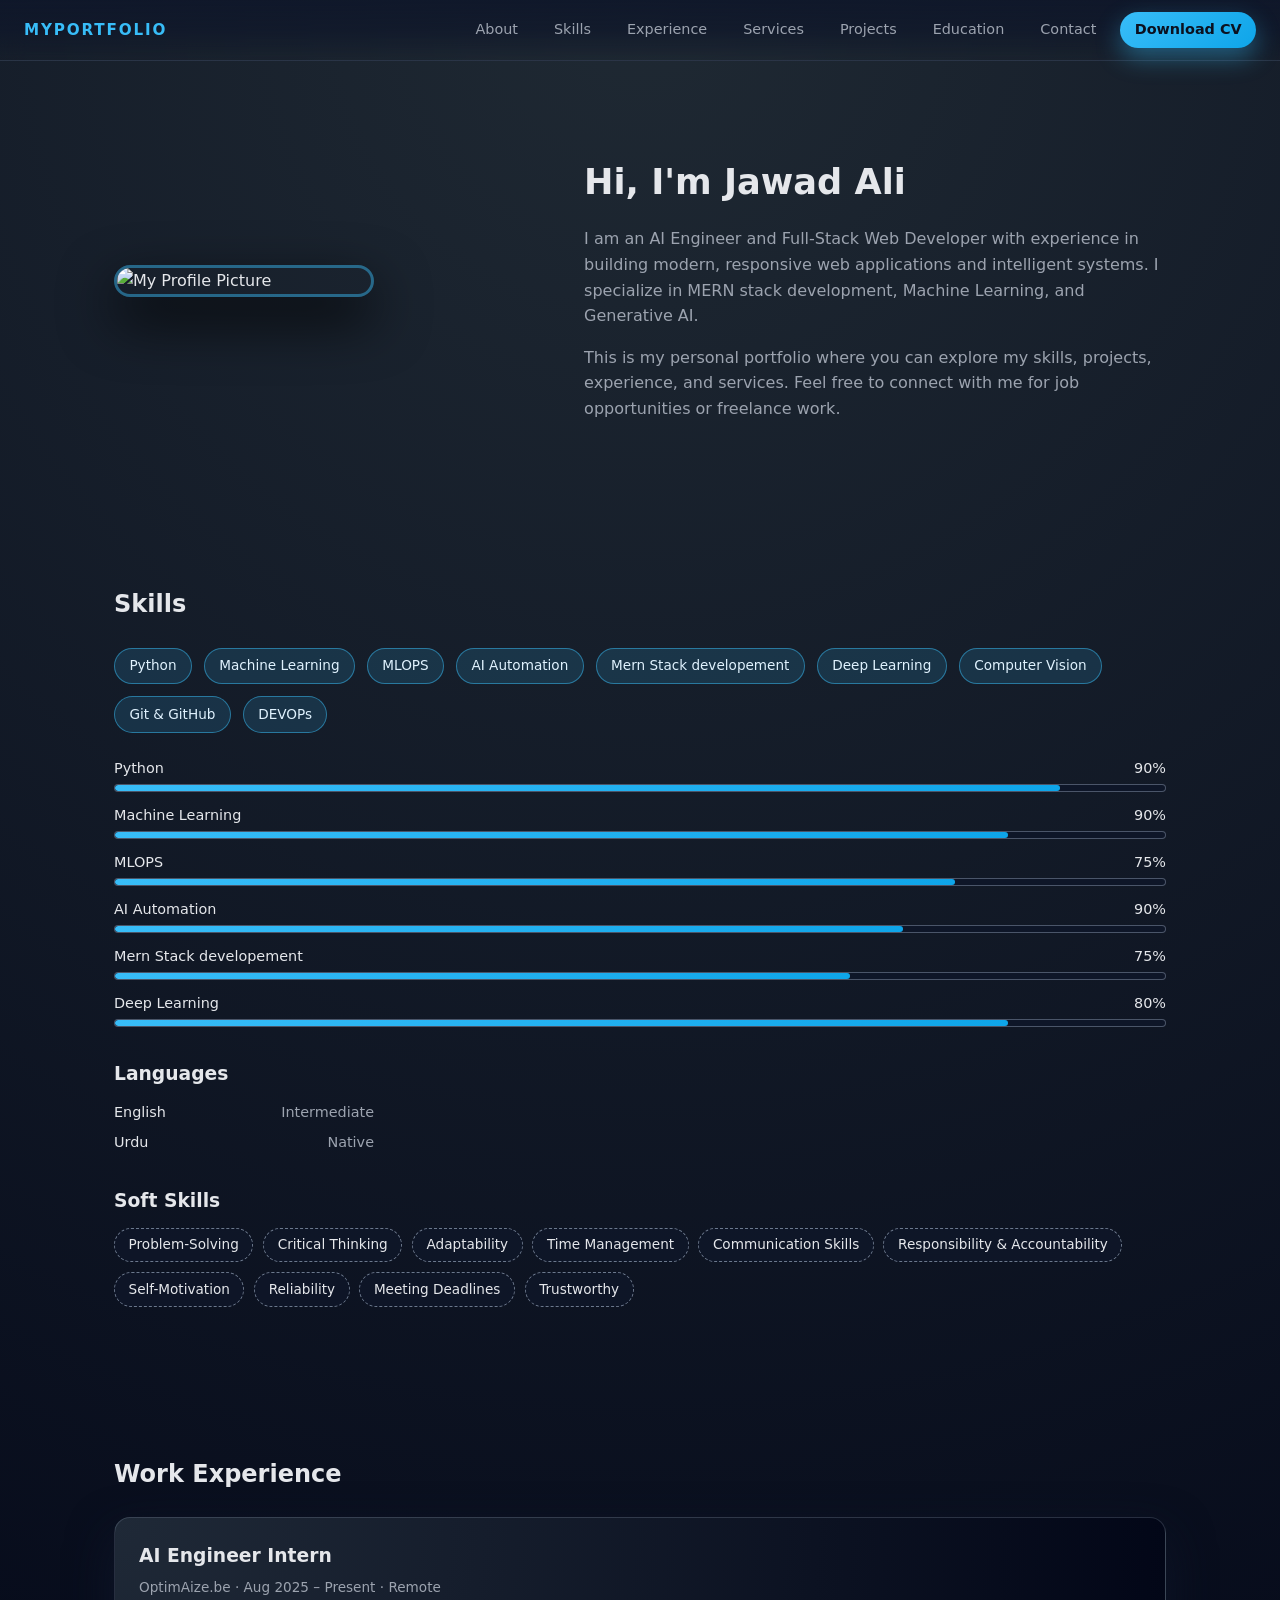
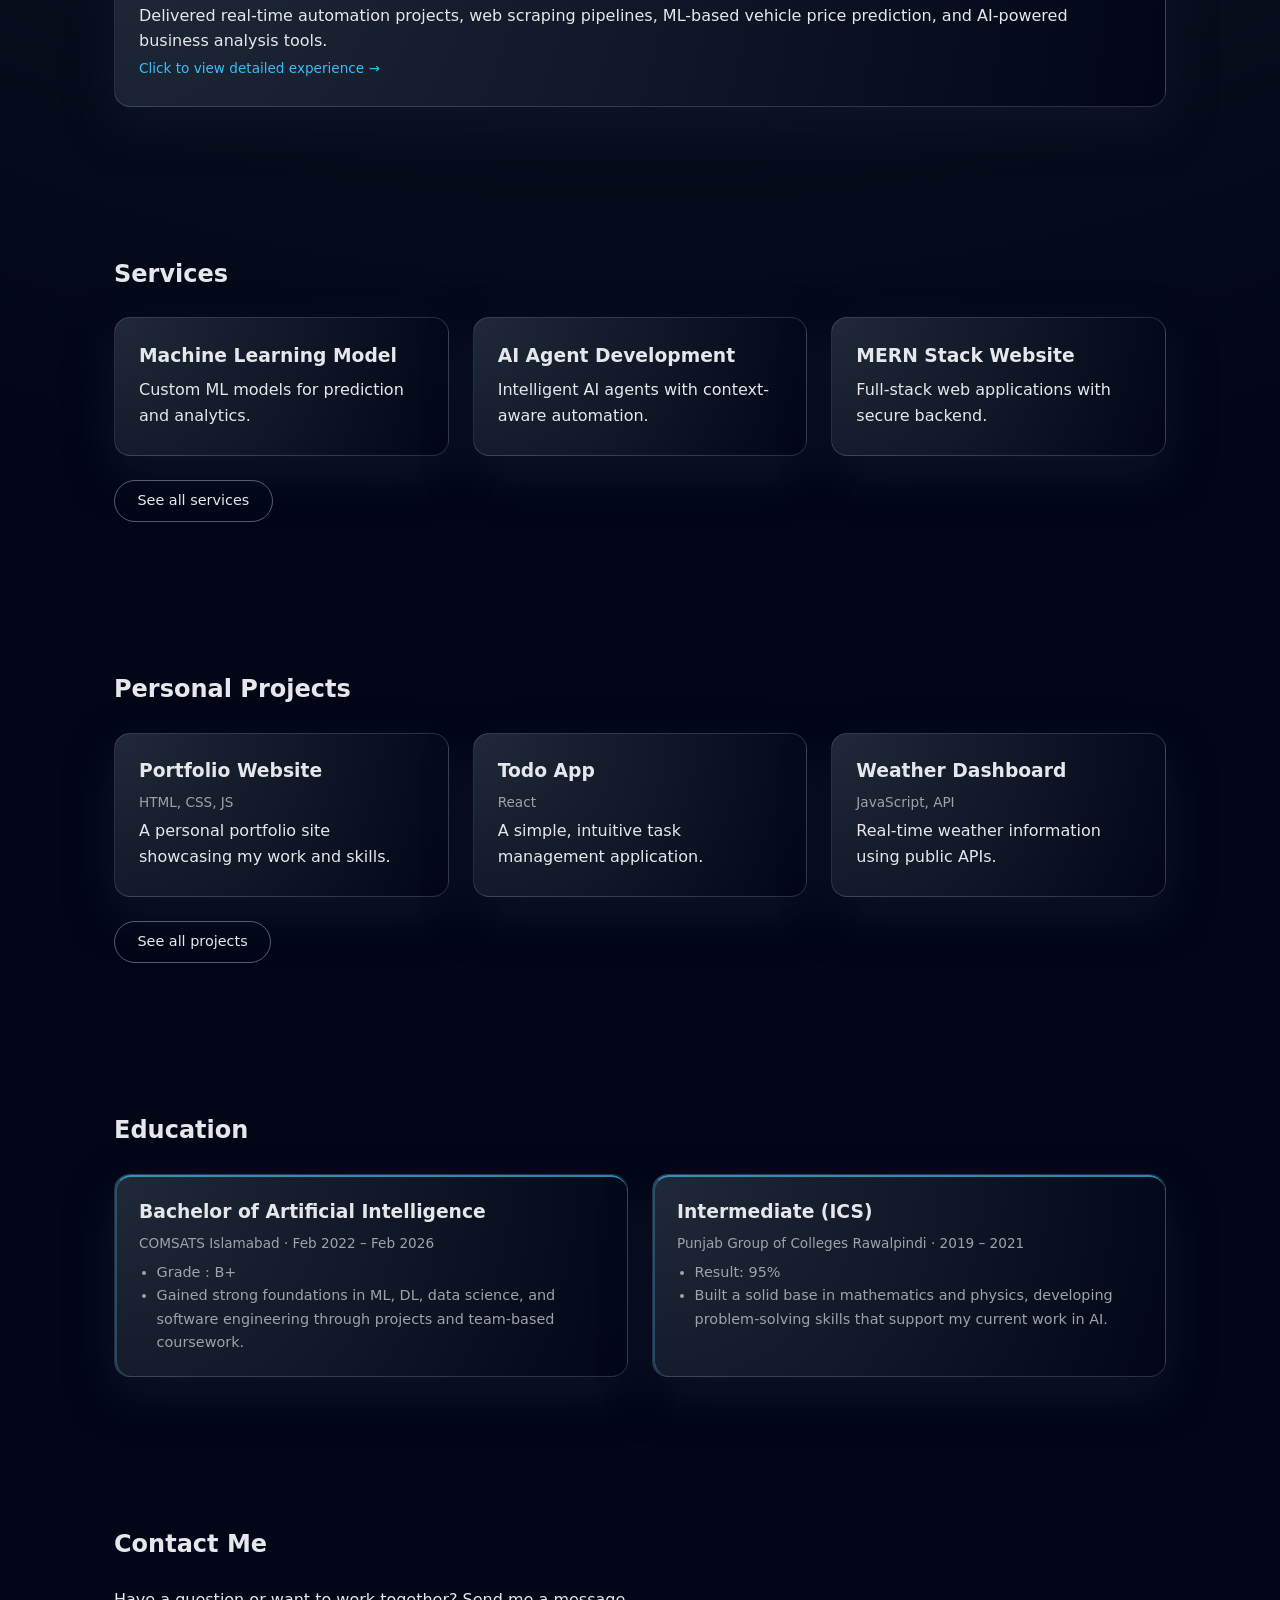
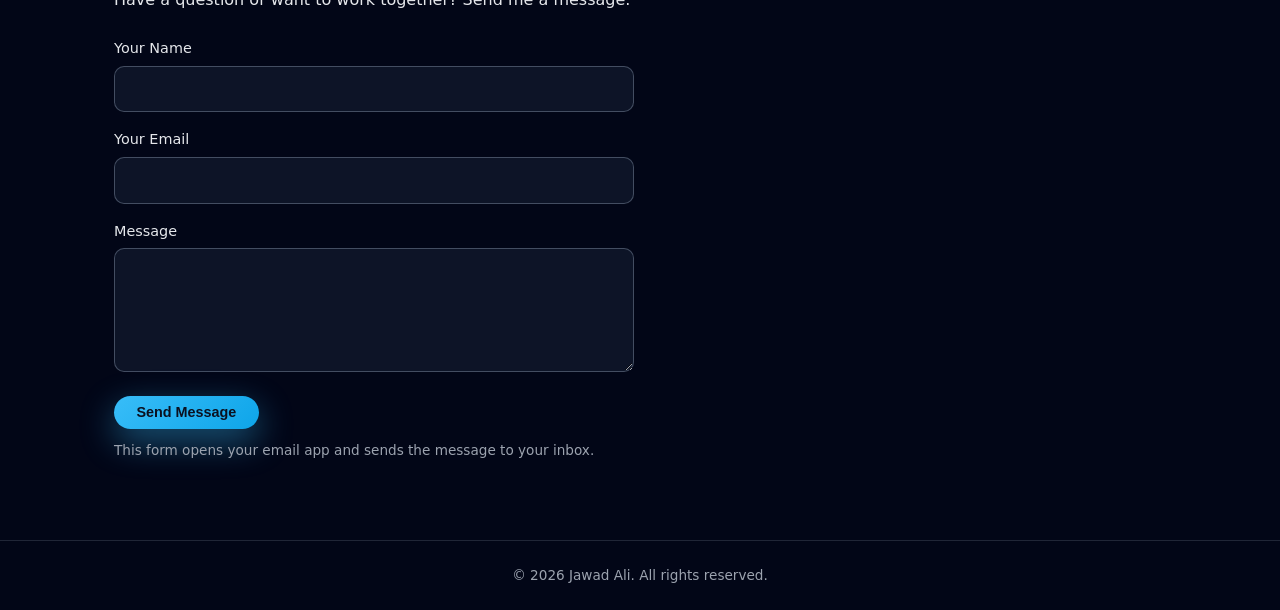
==== index.html @ 9a698a41 "My first git" ====
<!DOCTYPE html>
<html lang="en">
<head>
  <meta charset="UTF-8" />
  <title>My Portfolio</title>
  <meta name="viewport" content="width=device-width, initial-scale=1" />
  <link rel="stylesheet" href="style.css" />
</head>
<body>
  <header class="navbar">
    <div class="nav-container">
      <div class="logo">MyPortfolio</div>
      <nav>
        <a href="#about">About</a>
        <a href="#skills">Skills</a>
        <a href="#experience">Experience</a>
        <a href="#services">Services</a>
        <a href="#projects">Projects</a>
        <a href="#education">Education</a>
        <a href="#contact">Contact</a>
        <a href="assets/Latest_cv.pdf" download class="nav-cta">Download CV</a>
      </nav>
    </div>
  </header>

  <main>
    <!-- About -->
    <section id="about" class="section">
      <div class="container about-container">
        <div class="about-image">
          <!-- Replace src with your own image -->
          <img src="assets\profile.png" alt="My Profile Picture" />
        </div>
        <div class="about-content">
          <h1>Hi, I'm Jawad Ali</h1>
          <p>
            I am an AI Engineer and Full-Stack Web Developer with experience in building modern, responsive web applications and intelligent systems. I specialize in MERN stack development, Machine Learning, and Generative AI.
          </p>
          <p>
            This is my personal portfolio where you can explore my skills, projects, experience, and services. Feel free to connect with me for job opportunities or freelance work.
          </p>
        </div>
      </div>
    </section>

    <!-- Skills (before experience) -->
    <section id="skills" class="section">
      <div class="container">
        <h2>Skills</h2>
        <div class="skills-grid">
          <span class="skill-pill">Python</span>
          <span class="skill-pill">Machine Learning</span>
          <span class="skill-pill">MLOPS</span>
          <span class="skill-pill">AI Automation</span>
          <span class="skill-pill">Mern Stack developement</span>
          <span class="skill-pill">Deep Learning</span>
          <span class="skill-pill">Computer Vision</span>
          <span class="skill-pill">Git &amp; GitHub</span>
          <span class="skill-pill">DEVOPs</span>
        </div>
        <div class="skills-bars">
          <div class="skill-item">
            <div class="skill-label">
              <span>Python</span>
              <span>90%</span>
            </div>
            <div class="skill-level">
              <div class="skill-level-fill" style="width: 90%;"></div>
            </div>
          </div>
          <div class="skill-item">
            <div class="skill-label">
              <span>Machine Learning</span>
              <span>90%</span>
            </div>
            <div class="skill-level">
              <div class="skill-level-fill" style="width: 85%;"></div>
            </div>
          </div>
          <div class="skill-item">
            <div class="skill-label">
              <span>MLOPS</span>
              <span>75%</span>
            </div>
            <div class="skill-level">
              <div class="skill-level-fill" style="width: 80%;"></div>
            </div>
          </div>
          <div class="skill-item">
            <div class="skill-label">
              <span>AI Automation</span>
              <span>90%</span>
            </div>
            <div class="skill-level">
              <div class="skill-level-fill" style="width: 75%;"></div>
            </div>
          </div>
          <div class="skill-item">
            <div class="skill-label">
              <span>Mern Stack developement</span>
              <span>75%</span>
            </div>
            <div class="skill-level">
              <div class="skill-level-fill" style="width: 70%;"></div>
            </div>
          </div>
          <div class="skill-item">
            <div class="skill-label">
              <span>Deep Learning</span>
              <span>80%</span>
            </div>
            <div class="skill-level">
              <div class="skill-level-fill" style="width: 85%;"></div>
            </div>
          </div>
        </div>

        <div class="languages">
          <h3>Languages</h3>
          <ul class="languages-list">
            <li>
              <span class="language-name">English</span>
              <span class="language-level">Intermediate</span>
            </li>
            <li>
              <span class="language-name">Urdu</span>
              <span class="language-level">Native</span>
            </li>
          </ul>
        </div>

        <div class="soft-skills">
          <h3>Soft Skills</h3>
          <div class="soft-skills-grid">
            <span class="soft-skill-pill">Problem-Solving</span>
            <span class="soft-skill-pill">Critical Thinking</span>
            <span class="soft-skill-pill">Adaptability</span>
            <span class="soft-skill-pill">Time Management</span>
            <span class="soft-skill-pill">Communication Skills</span>
            <span class="soft-skill-pill">Responsibility &amp; Accountability</span>
            <span class="soft-skill-pill">Self-Motivation</span>
            <span class="soft-skill-pill">Reliability</span>
            <span class="soft-skill-pill">Meeting Deadlines</span>
            <span class="soft-skill-pill">Trustworthy</span>
          </div>
        </div>
      </div>
    </section>

    <!-- Work Experience -->
    <section id="experience" class="section">
      <div class="container">
        <h2>Work Experience</h2>
        <div class="cards-row experience-cards">
          <article class="card experience-card" id="experience-card" role="button" tabindex="0">
            <h3>AI Engineer Intern</h3>
            <p class="card-subtitle">OptimAize.be · Aug 2025 – Present · Remote</p>
            <p>
              Delivered real-time automation projects, web scraping pipelines, ML-based vehicle price prediction, and AI-powered business analysis tools.
            </p>
            <p class="card-cta">Click to view detailed experience →</p>
          </article>
        </div>
      </div>
    </section>

    <!-- Experience detail modal -->
    <div class="experience-modal-overlay" id="experience-modal-overlay" aria-hidden="true">
      <div class="experience-modal" id="experience-modal" role="dialog" aria-labelledby="experience-modal-title">
        <button type="button" class="experience-modal-close" id="experience-modal-close" aria-label="Close">×</button>
        <div class="experience-modal-inner">
          <h2 id="experience-modal-title">AI Engineer Intern – Detailed Experience</h2>
          <p class="experience-modal-meta">OptimAize.be · Aug 2025 – Present · Remote</p>

          <h3>Role & Impact</h3>
          <p>
            As an AI Engineer Intern at OptimAize.be I work on turning real business problems into production-ready AI solutions, from understanding requirements and exploring data to deploying reliable systems that support day‑to‑day decision‑making.
          </p>
          <h3>AI & Data Experience</h3>
          <p>
            My work spans real-time automation around Hezop workflows, where I integrate PID readings and structured study reporting to make process monitoring faster and more consistent, as well as large-scale web scraping pipelines that collect vehicle listings from sources like Autoscout.be. I clean, join, and enrich this data to build high‑quality datasets, then apply machine learning, data engineering, and data science techniques to train and evaluate vehicle price prediction models that are explainable and useful to stakeholders.
          </p>
          <h3>AI Agents & Collaboration</h3>
          <p>
            Alongside this, I contribute to an AI “business analyser” agent that uses Retrieval‑Augmented Generation and LangChain to surface insights from company knowledge, build a job‑posting website that highlights open roles, and create internal tools and dashboards with Streamlit. Through these projects I’ve deepened my skills in Python, ML/AI, and modern tooling, learned to collaborate effectively on GitHub with cross‑functional teams, and developed a strong sense of ownership, communication, and delivery under real deadlines.
          </p>

          <h3>Key Tools & Technologies</h3>
          <div class="experience-tools">
            <span class="tool-pill">Python</span>
            <span class="tool-pill">Data Science</span>
            <span class="tool-pill">Machine Learning</span>
            <span class="tool-pill">RAG</span>
            <span class="tool-pill">LangChain</span>
            <span class="tool-pill">AI Agents</span>
            <span class="tool-pill">Selenium</span>
            <span class="tool-pill">Beautiful Soup</span>
            <span class="tool-pill">Streamlit</span>
            <span class="tool-pill">React</span>
            <span class="tool-pill">Git &amp; GitHub</span>
          </div>
        </div>
      </div>
    </div>

    <!-- Services -->
    <section id="services" class="section">
      <div class="container">
        <h2>Services</h2>
<div class="cards-row">
  <article class="card">
    <h3>Machine Learning Model</h3>
    <p>
      Custom ML models for prediction and analytics.
    </p>
  </article>

  <article class="card">
    <h3>AI Agent Development</h3>
    <p>
      Intelligent AI agents with context-aware automation.
    </p>
  </article>

  <article class="card">
    <h3>MERN Stack Website</h3>
    <p>
      Full-stack web applications with secure backend.
    </p>
  </article>
</div>
        <div class="see-more-wrapper">
          <a class="btn-outline" href="services.html">See all services</a>
        </div>
      </div>
    </section>

    <!-- Projects -->
    <section id="projects" class="section">
      <div class="container">
        <h2>Personal Projects</h2>
        <div class="cards-row">
          <article class="card">
            <h3>Portfolio Website</h3>
            <p class="card-subtitle">HTML, CSS, JS</p>
            <p>
              A personal portfolio site showcasing my work and skills.
            </p>
          </article>

          <article class="card">
            <h3>Todo App</h3>
            <p class="card-subtitle">React</p>
            <p>
              A simple, intuitive task management application.
            </p>
          </article>

          <article class="card">
            <h3>Weather Dashboard</h3>
            <p class="card-subtitle">JavaScript, API</p>
            <p>
              Real-time weather information using public APIs.
            </p>
          </article>
        </div>
        <div class="see-more-wrapper">
          <a class="btn-outline" href="projects.html">See all projects</a>
        </div>
      </div>
    </section>

    <!-- Education -->
    <section id="education" class="section">
      <div class="container">
        <h2>Education</h2>
        <div class="cards-row">
          <!-- Only two cards -->
          <article class="card education-card">
            <h3>Bachelor of Artificial Intelligence</h3>
            <p class="card-subtitle">COMSATS Islamabad · Feb 2022 – Feb 2026</p>
            <ul class="card-list">
              <li>Grade : B+</li>
              <li>Gained strong foundations in ML, DL, data science, and software engineering through projects and team-based coursework.</li>
            </ul>
          </article>

          <article class="card education-card">
            <h3>Intermediate (ICS)</h3>
            <p class="card-subtitle">Punjab Group of Colleges Rawalpindi · 2019 – 2021</p>
            <ul class="card-list">
              <li>Result: 95% </li>
              <li>Built a solid base in mathematics and physics, developing problem‑solving skills that support my current work in AI.</li>
            </ul>
          </article>
        </div>
      </div>
    </section>

    <!-- Contact -->
    <section id="contact" class="section">
      <div class="container">
        <h2>Contact Me</h2>
        <p>
          Have a question or want to work together? Send me a message.
        </p>
        <form id="contact-form" class="contact-form">
          <div class="form-group">
            <label for="name">Your Name</label>
            <input id="name" name="name" type="text" required />
          </div>
          <div class="form-group">
            <label for="email">Your Email</label>
            <input id="email" name="email" type="email" required />
          </div>
          <div class="form-group">
            <label for="message">Message</label>
            <textarea id="message" name="message" rows="4" required></textarea>
          </div>
          <button type="submit" class="btn-primary">Send Message</button>
        </form>
        <p class="contact-note">
          This form opens your email app and sends the message to your inbox.
        </p>
      </div>
    </section>
  </main>

  <footer class="footer">
    <div class="container">
      &copy; <span id="year"></span> Jawad Ali. All rights reserved.
    </div>
  </footer>

  <script src="script.js"></script>
</body>
</html>
---- style.css ----
:root {
  --bg-color: #0f172a;
  --bg-elevated: #111827;
  --accent: #38bdf8;
  --accent-soft: rgba(56, 189, 248, 0.15);
  --text-main: #e5e7eb;
  --text-muted: #9ca3af;
  --border-subtle: #1f2937;
  --radius-lg: 16px;
  --shadow-soft: 0 18px 45px rgba(15, 23, 42, 0.8);
}

*,
*::before,
*::after {
  box-sizing: border-box;
}

body {
  margin: 0;
  font-family: system-ui, -apple-system, BlinkMacSystemFont, "Segoe UI",
    sans-serif;
  background: radial-gradient(circle at top, #1f2933, #020617 55%);
  color: var(--text-main);
  line-height: 1.6;
}

.container {
  max-width: 1100px;
  margin: 0 auto;
  padding: 0 1.5rem;
}

.section {
  padding: 4rem 0;
}

.section h2,
.section h1 {
  margin-bottom: 1.5rem;
}

.navbar {
  position: sticky;
  top: 0;
  z-index: 20;
  backdrop-filter: blur(12px);
  background: linear-gradient(
    to bottom,
    rgba(15, 23, 42, 0.92),
    rgba(15, 23, 42, 0.75),
    transparent
  );
  border-bottom: 1px solid rgba(148, 163, 184, 0.2);
}

.nav-container {
  display: flex;
  align-items: center;
  justify-content: space-between;
  padding: 0.75rem 1.5rem;
}

.logo {
  font-weight: 700;
  letter-spacing: 0.12em;
  font-size: 0.95rem;
  text-transform: uppercase;
  color: var(--accent);
}

.navbar nav {
  display: flex;
  flex-wrap: wrap;
  gap: 0.75rem;
}

.navbar a {
  text-decoration: none;
  color: var(--text-muted);
  font-size: 0.9rem;
  padding: 0.35rem 0.75rem;
  border-radius: 999px;
  transition: all 0.2s ease;
}

.navbar a:hover {
  color: #f9fafb;
  background-color: rgba(148, 163, 184, 0.18);
}

.navbar .nav-cta {
  font-weight: 600;
  color: #0b1120;
  background: linear-gradient(135deg, #38bdf8, #0ea5e9);
  padding: 0.4rem 0.9rem;
  box-shadow: 0 10px 25px rgba(56, 189, 248, 0.4);
}

.navbar .nav-cta:hover {
  background: linear-gradient(135deg, #0ea5e9, #22c55e);
  color: #0b1120;
}

.about-container {
  display: grid;
  grid-template-columns: minmax(0, 0.85fr) minmax(0, 1.15fr);
  gap: 2.5rem;
  align-items: center;
}

.about-image img {
  width: 100%;
  max-width: 260px;
  border-radius: 999px;
  border: 3px solid rgba(56, 189, 248, 0.45);
  box-shadow: 0 22px 55px rgba(0, 0, 0, 0.85);
  display: block;
}

.about-content h1 {
  font-size: 2.2rem;
  margin-bottom: 0.75rem;
}

.about-content p {
  color: var(--text-muted);
}

.skills-grid {
  display: flex;
  flex-wrap: wrap;
  gap: 0.75rem;
}

.skill-pill {
  padding: 0.4rem 0.9rem;
  border-radius: 999px;
  background-color: var(--accent-soft);
  color: #e0f2fe;
  font-size: 0.85rem;
  border: 1px solid rgba(56, 189, 248, 0.5);
}

.skills-bars {
  margin-top: 1.5rem;
  display: flex;
  flex-direction: column;
  gap: 0.75rem;
}

.skill-item {
  display: flex;
  flex-direction: column;
  gap: 0.25rem;
}

.skill-label {
  display: flex;
  justify-content: space-between;
  font-size: 0.9rem;
}

.skill-level {
  width: 100%;
  height: 8px;
  border-radius: 999px;
  background-color: rgba(15, 23, 42, 0.9);
  border: 1px solid rgba(148, 163, 184, 0.45);
  overflow: hidden;
}

.skill-level-fill {
  height: 100%;
  border-radius: 999px;
  background: linear-gradient(90deg, #38bdf8, #0ea5e9);
}

.languages {
  margin-top: 2rem;
}

.languages h3 {
  margin: 0 0 0.75rem;
}

.languages-list {
  list-style: none;
  padding: 0;
  margin: 0;
  display: flex;
  flex-direction: column;
  gap: 0.4rem;
  font-size: 0.9rem;
}

.languages-list li {
  display: flex;
  justify-content: space-between;
  max-width: 260px;
}

.language-name {
  color: var(--text-main);
}

.language-level {
  color: var(--text-muted);
}

.soft-skills {
  margin-top: 2rem;
}

.soft-skills h3 {
  margin: 0 0 0.75rem;
}

.soft-skills-grid {
  display: flex;
  flex-wrap: wrap;
  gap: 0.6rem;
}

.soft-skill-pill {
  padding: 0.35rem 0.85rem;
  border-radius: 999px;
  font-size: 0.85rem;
  border: 1px dashed rgba(148, 163, 184, 0.7);
  color: var(--text-main);
  background-color: rgba(15, 23, 42, 0.8);
}

.cards-row {
  display: flex;
  flex-wrap: wrap;
  gap: 1.5rem;
  margin-top: 1.5rem;
}

.card {
  flex: 1 1 260px;
  border-radius: var(--radius-lg);
  background: radial-gradient(circle at top left, #1f2937, #020617);
  padding: 1.4rem 1.5rem;
  border: 1px solid rgba(148, 163, 184, 0.25);
  box-shadow: var(--shadow-soft);
}

.education-card {
  position: relative;
  overflow: hidden;
}
.education-card::before {
  content: "";
  position: absolute;
  inset: 0;
  border-radius: inherit;
  border-top: 2px solid rgba(56, 189, 248, 0.7);
  border-left: 2px solid rgba(56, 189, 248, 0.3);
  pointer-events: none;
}

.card h3,
.card h2 {
  margin: 0 0 0.4rem;
}

.card-subtitle {
  margin: 0 0 0.75rem;
  font-size: 0.85rem;
  color: var(--text-muted);
}

.card p {
  margin: 0 0 0.25rem;
}

.card-list {
  margin: 0.4rem 0 0;
  padding-left: 1.1rem;
  color: var(--text-muted);
  font-size: 0.9rem;
}

.card-link {
  display: inline-block;
  margin-top: 0.4rem;
  font-size: 0.9rem;
  color: var(--accent);
  text-decoration: none;
}

.card-link:hover {
  text-decoration: underline;
}

.vertical-list {
  display: flex;
  flex-direction: column;
  gap: 1.5rem;
  margin-top: 1.5rem;
}

.services-hero {
  max-width: 640px;
  margin: 0 auto 2.5rem;
  text-align: center;
}
.services-hero h1 {
  margin-bottom: 0.5rem;
}
.services-hero p {
  margin: 0;
  color: var(--text-muted);
}

.services-list {
  margin-top: 2rem;
}

.service-card {
  position: relative;
  overflow: hidden;
  border-color: rgba(56, 189, 248, 0.25);
}

.service-title {
  display: flex;
  align-items: center;
  justify-content: space-between;
  gap: 0.75rem;
  margin-bottom: 0.5rem;
}

.service-icon {
  width: 32px;
  height: 32px;
  object-fit: contain;
  flex-shrink: 0;
  filter: drop-shadow(0 4px 10px rgba(15, 23, 42, 0.9));
}

.service-card::before {
  content: "";
  position: absolute;
  inset: 0;
  border-radius: inherit;
  background: radial-gradient(circle at top left, rgba(56, 189, 248, 0.15), transparent);
  opacity: 0;
  transition: opacity 0.2s ease;
  pointer-events: none;
}
.service-card:hover::before {
  opacity: 1;
}
.service-card h2 {
  font-size: 1.1rem;
}

@media (min-width: 900px) {
  .services-list {
    display: grid;
    grid-template-columns: repeat(2, minmax(0, 1fr));
    gap: 1.75rem;
  }

  .services-list .service-card {
    flex: initial;
  }
}

.btn-outline,
.btn-primary {
  display: inline-flex;
  align-items: center;
  justify-content: center;
  padding: 0.55rem 1.4rem;
  border-radius: 999px;
  font-size: 0.9rem;
  cursor: pointer;
  text-decoration: none;
  transition: all 0.2s ease;
}

.btn-outline {
  border: 1px solid rgba(148, 163, 184, 0.55);
  background: transparent;
  color: var(--text-main);
}

.btn-outline:hover {
  background-color: rgba(148, 163, 184, 0.18);
}

.btn-primary {
  border: none;
  background: linear-gradient(135deg, #38bdf8, #0ea5e9);
  color: #0b1120;
  font-weight: 600;
  box-shadow: 0 12px 35px rgba(56, 189, 248, 0.45);
}

.btn-primary:hover {
  transform: translateY(-1px);
  box-shadow: 0 18px 45px rgba(56, 189, 248, 0.6);
}

.see-more-wrapper {
  margin-top: 1.5rem;
}

.contact-form {
  margin-top: 1.5rem;
  max-width: 520px;
}

.form-group {
  margin-bottom: 1rem;
}

label {
  display: block;
  margin-bottom: 0.35rem;
  font-size: 0.9rem;
}

input,
textarea {
  width: 100%;
  padding: 0.6rem 0.75rem;
  border-radius: 10px;
  border: 1px solid rgba(148, 163, 184, 0.4);
  background-color: rgba(15, 23, 42, 0.9);
  color: var(--text-main);
  font: inherit;
}

input:focus,
textarea:focus {
  outline: none;
  border-color: var(--accent);
  box-shadow: 0 0 0 1px rgba(56, 189, 248, 0.5);
}

.contact-note {
  margin-top: 0.7rem;
  font-size: 0.85rem;
  color: var(--text-muted);
}

.footer {
  border-top: 1px solid rgba(148, 163, 184, 0.2);
  padding: 1.5rem 0;
  color: var(--text-muted);
  font-size: 0.85rem;
  text-align: center;
}

/* Experience card – clickable */
.experience-card {
  cursor: pointer;
  transition: border-color 0.2s ease, box-shadow 0.2s ease;
}
.experience-card:hover {
  border-color: rgba(56, 189, 248, 0.5);
  box-shadow: 0 20px 50px rgba(15, 23, 42, 0.9);
}
.experience-card:focus {
  outline: none;
  border-color: var(--accent);
  box-shadow: 0 0 0 2px rgba(56, 189, 248, 0.3);
}
.card-cta {
  margin-top: 0.75rem;
  margin-bottom: 0;
  font-size: 0.85rem;
  color: var(--accent);
}

/* Experience detail modal */
.experience-modal-overlay {
  position: fixed;
  inset: 0;
  z-index: 100;
  background: rgba(2, 6, 23, 0.85);
  backdrop-filter: blur(6px);
  display: none;
  align-items: center;
  justify-content: center;
  padding: 1.5rem;
}
.experience-modal-overlay.is-open {
  display: flex;
}
.experience-modal {
  width: 75%;
  max-width: 720px;
  max-height: 85vh;
  overflow-y: auto;
  background: radial-gradient(circle at top left, #1f2937, #0f172a);
  border: 1px solid rgba(148, 163, 184, 0.3);
  border-radius: var(--radius-lg);
  box-shadow: 0 24px 60px rgba(0, 0, 0, 0.9);
  position: relative;
}
.experience-modal-close {
  position: absolute;
  top: 1rem;
  right: 1rem;
  width: 2.25rem;
  height: 2.25rem;
  border: none;
  border-radius: 50%;
  background: rgba(148, 163, 184, 0.2);
  color: var(--text-main);
  font-size: 1.5rem;
  line-height: 1;
  cursor: pointer;
  display: flex;
  align-items: center;
  justify-content: center;
  transition: background 0.2s ease;
}
.experience-modal-close:hover {
  background: rgba(148, 163, 184, 0.35);
}
.experience-modal-inner {
  padding: 2rem 2.5rem 2rem;
}
.experience-modal-inner h2 {
  margin: 0 0 0.35rem;
  font-size: 1.5rem;
}
.experience-modal-meta {
  margin: 0 0 1.5rem;
  font-size: 0.9rem;
  color: var(--text-muted);
}
.experience-modal-inner h3 {
  margin: 1.5rem 0 0.5rem;
  font-size: 1.1rem;
}
.experience-modal-inner p {
  margin: 0 0 0.75rem;
  color: var(--text-muted);
  font-size: 0.95rem;
}

/* Subtle scrollbar styling for modal */
.experience-modal {
  scrollbar-width: thin;
  scrollbar-color: rgba(148, 163, 184, 0.6) transparent;
}
.experience-modal::-webkit-scrollbar {
  width: 6px;
}
.experience-modal::-webkit-scrollbar-track {
  background: transparent;
}
.experience-modal::-webkit-scrollbar-thumb {
  background: rgba(148, 163, 184, 0.6);
  border-radius: 999px;
}

.experience-tools {
  margin-top: 0.75rem;
  display: flex;
  flex-wrap: wrap;
  gap: 0.5rem;
}

.tool-pill {
  padding: 0.3rem 0.8rem;
  border-radius: 999px;
  border: 1px solid rgba(56, 189, 248, 0.5);
  background-color: rgba(15, 23, 42, 0.9);
  font-size: 0.8rem;
  color: #e0f2fe;
}

/* Tablet and down */
@media (max-width: 768px) {
  .section {
    padding: 3rem 0;
  }

  .about-container {
    grid-template-columns: minmax(0, 1fr);
    text-align: center;
  }

  .about-image {
    display: flex;
    justify-content: center;
  }

  .about-content h1 {
    font-size: 1.8rem;
  }

  .nav-container {
    flex-direction: column;
    gap: 0.5rem;
    align-items: flex-start;
  }

  .navbar nav {
    justify-content: flex-start;
    flex-wrap: wrap;
  }

  .cards-row {
    flex-direction: column;
  }

  .card {
    flex: 1 1 100%;
  }

  .languages-list li {
    max-width: 100%;
  }

  .experience-modal {
    width: 95%;
  }
  .experience-modal-inner {
    padding: 1.75rem 1.5rem;
  }
}

/* Small phones */
@media (max-width: 480px) {
  .container {
    padding: 0 1rem;
  }

  .nav-container {
    padding: 0.6rem 1rem;
  }

  .navbar a {
    font-size: 0.8rem;
    padding: 0.25rem 0.6rem;
  }

  .about-content h1 {
    font-size: 1.6rem;
  }

  .skills-grid,
  .soft-skills-grid {
    justify-content: center;
  }

  .soft-skill-pill,
  .skill-pill {
    font-size: 0.8rem;
  }

  .btn-outline,
  .btn-primary {
    width: 100%;
    justify-content: center;
  }
}
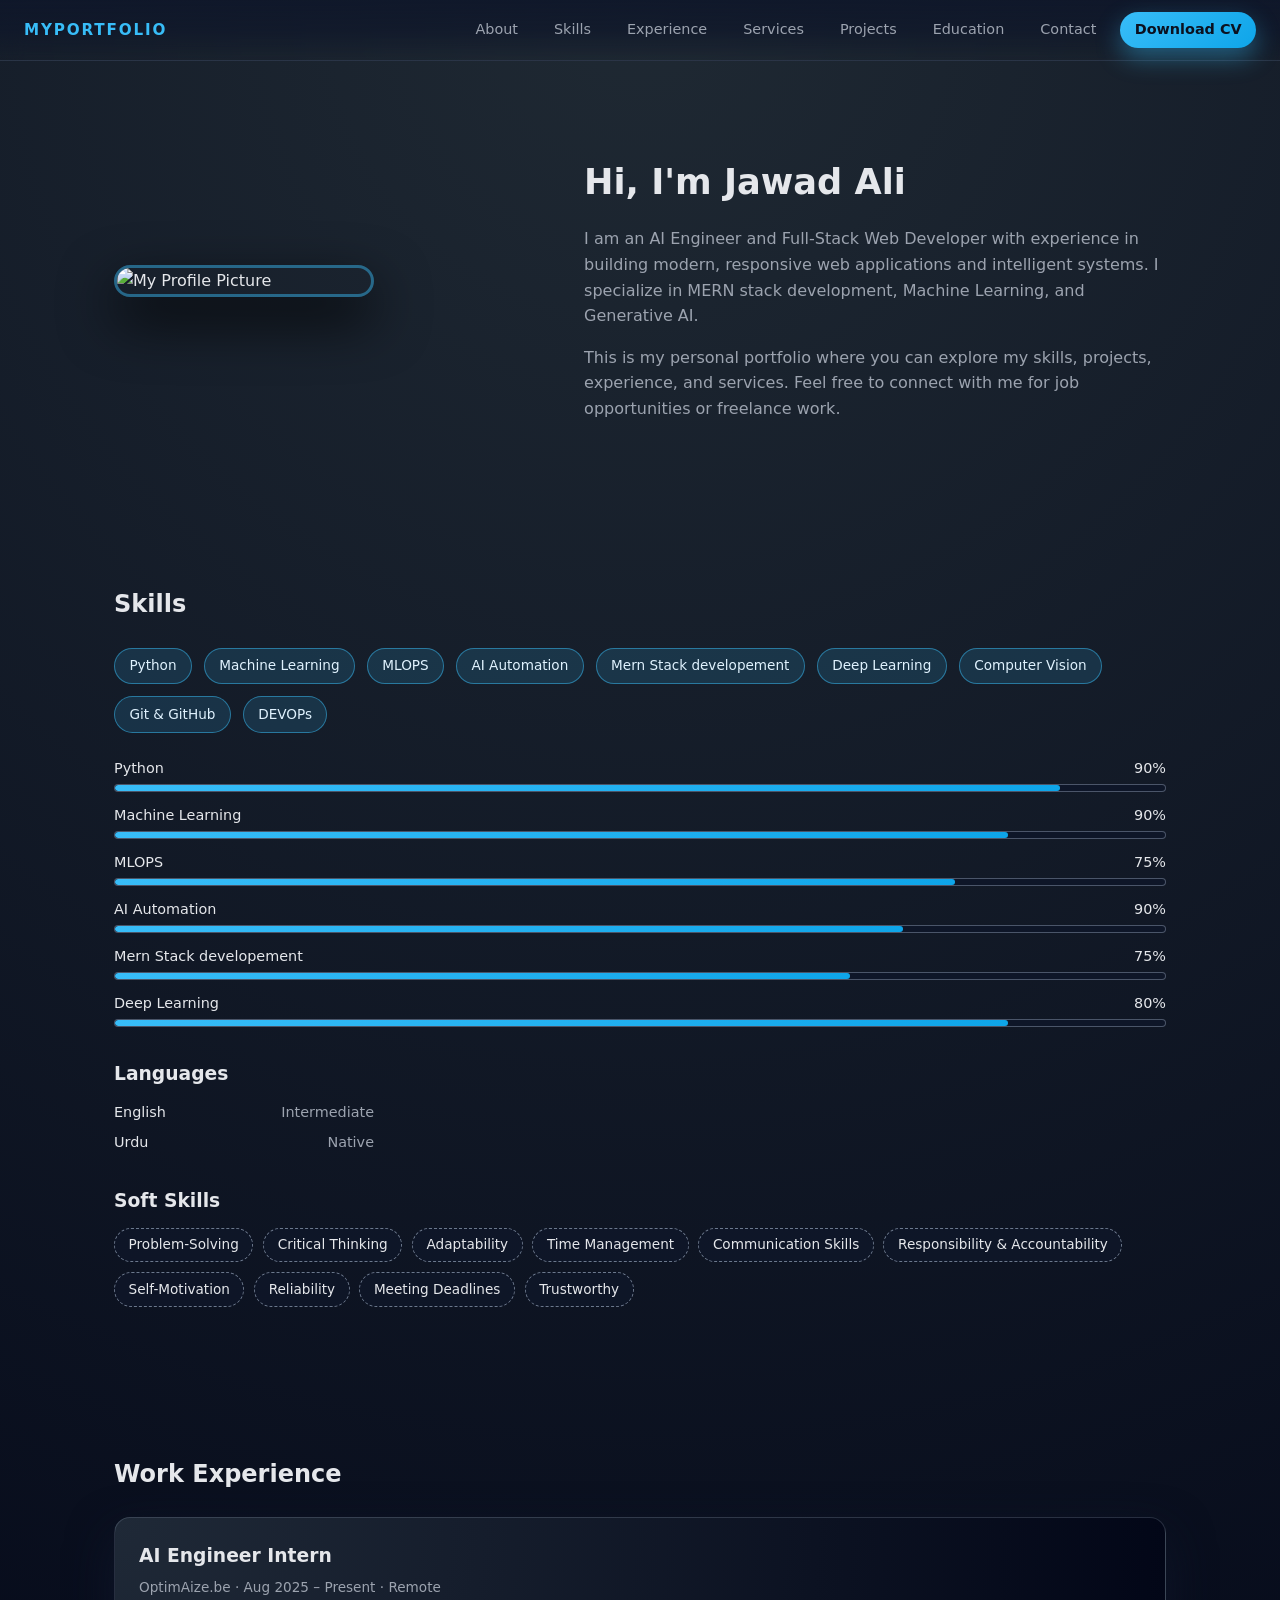
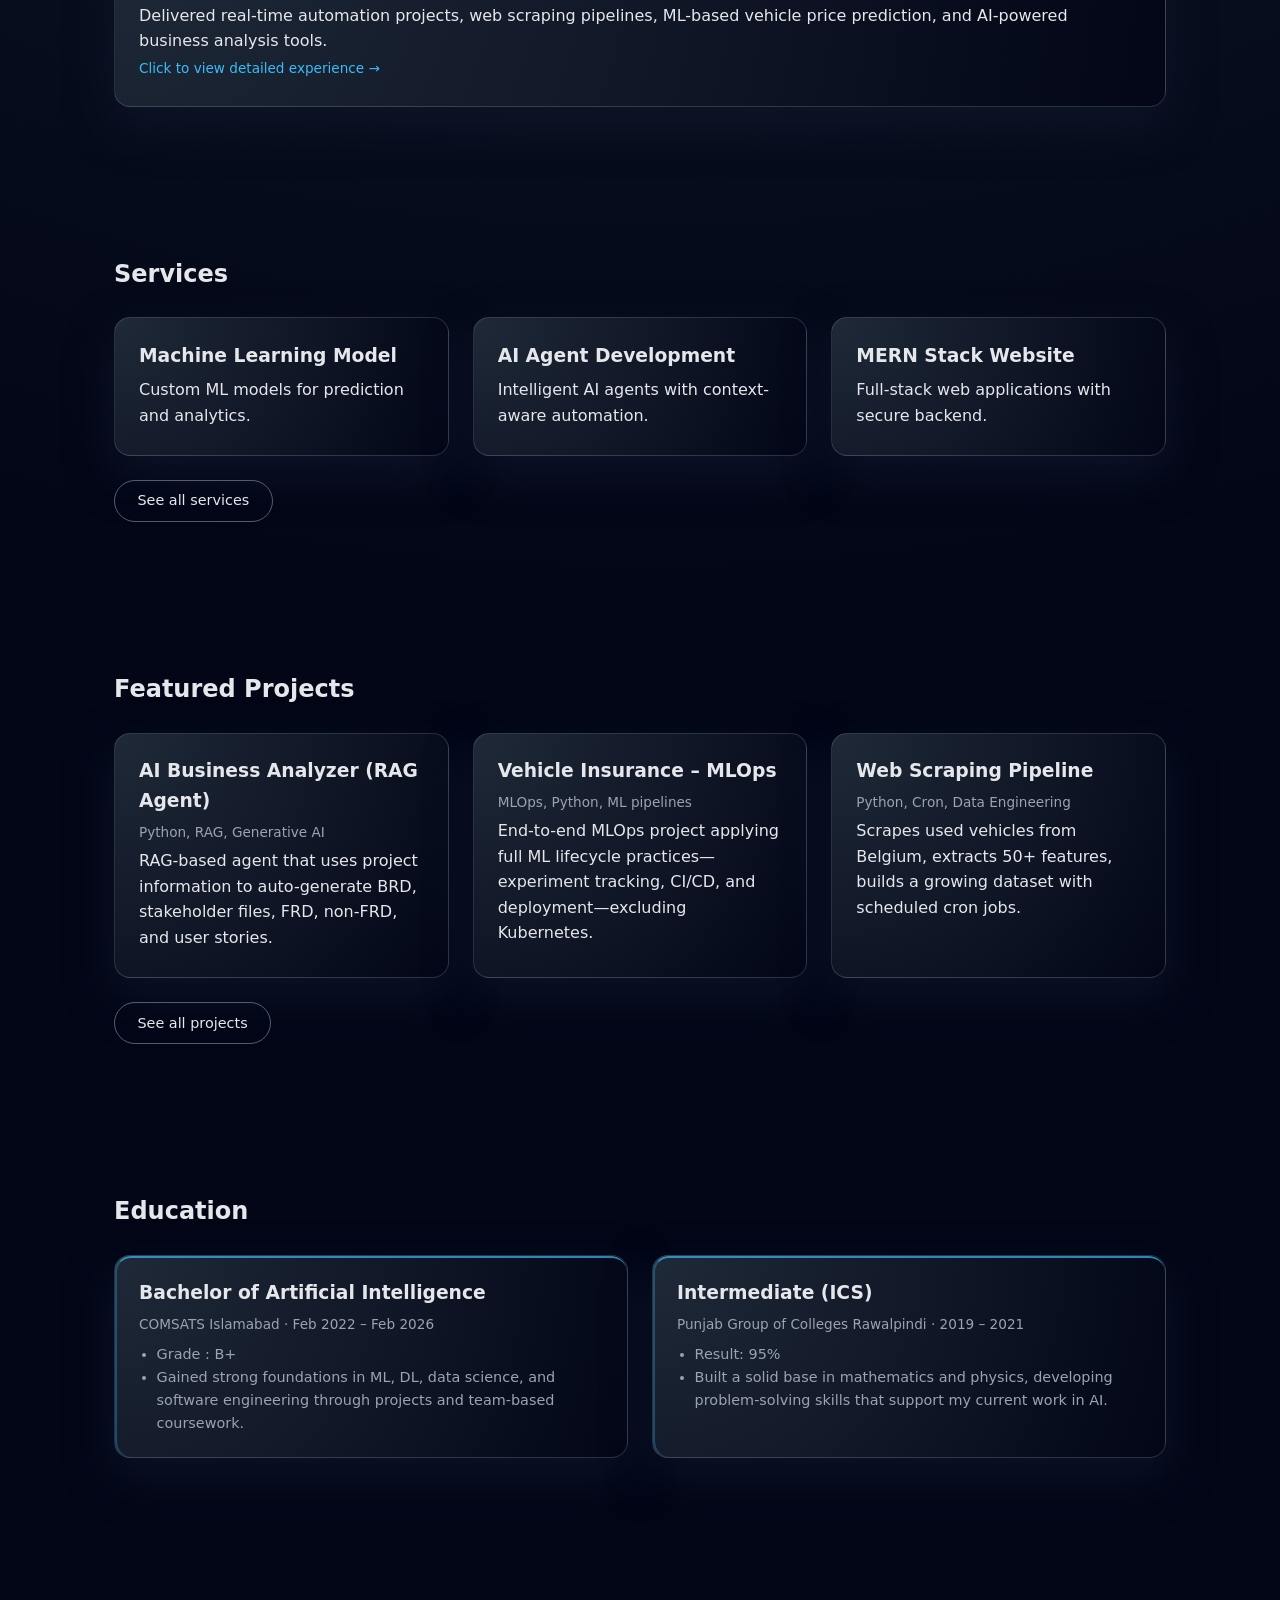
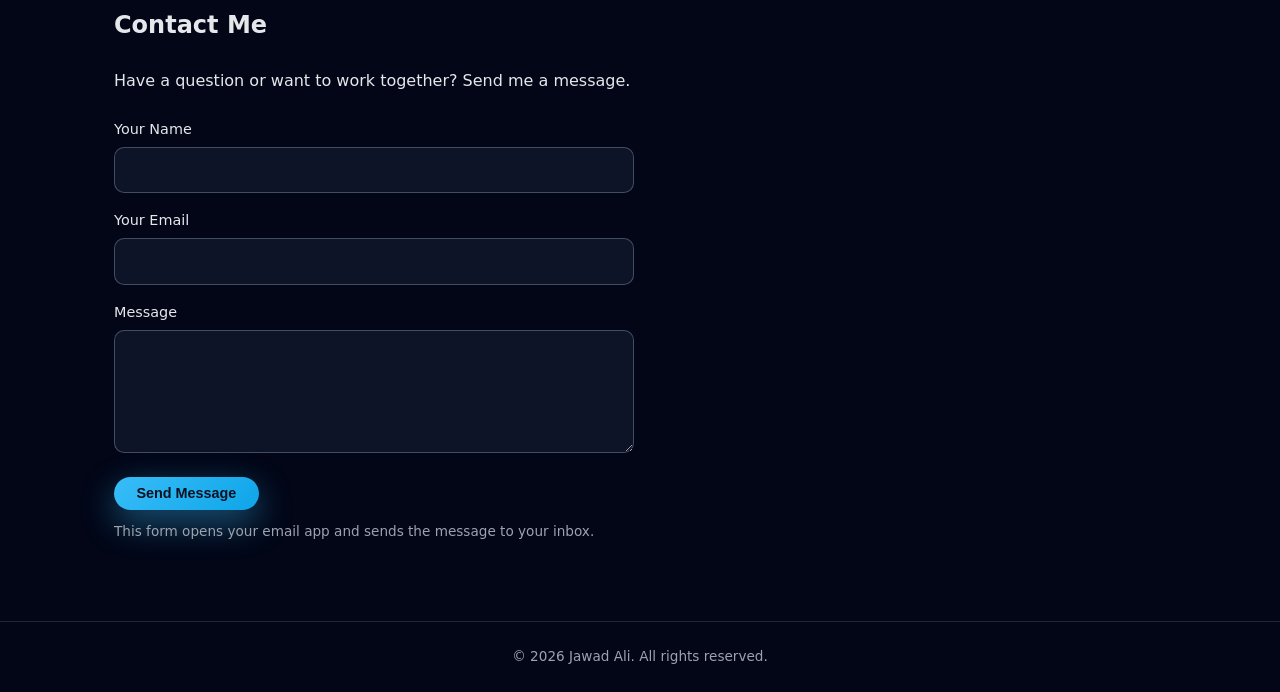
==== commit b5e42dcb: "Added all the project done so far" ====
--- a/index.html
+++ b/index.html
@@ -238,29 +238,29 @@
     <!-- Projects -->
     <section id="projects" class="section">
       <div class="container">
-        <h2>Personal Projects</h2>
+        <h2>Featured Projects</h2>
         <div class="cards-row">
           <article class="card">
-            <h3>Portfolio Website</h3>
-            <p class="card-subtitle">HTML, CSS, JS</p>
+            <h3>AI Business Analyzer (RAG Agent)</h3>
+            <p class="card-subtitle">Python, RAG, Generative AI</p>
             <p>
-              A personal portfolio site showcasing my work and skills.
+              RAG-based agent that uses project information to auto-generate BRD, stakeholder files, FRD, non-FRD, and user stories.
             </p>
           </article>
 
           <article class="card">
-            <h3>Todo App</h3>
-            <p class="card-subtitle">React</p>
+            <h3>Vehicle Insurance – MLOps</h3>
+            <p class="card-subtitle">MLOps, Python, ML pipelines</p>
             <p>
-              A simple, intuitive task management application.
+              End-to-end MLOps project applying full ML lifecycle practices—experiment tracking, CI/CD, and deployment—excluding Kubernetes.
             </p>
           </article>
 
           <article class="card">
-            <h3>Weather Dashboard</h3>
-            <p class="card-subtitle">JavaScript, API</p>
+            <h3>Web Scraping Pipeline</h3>
+            <p class="card-subtitle">Python, Cron, Data Engineering</p>
             <p>
-              Real-time weather information using public APIs.
+              Scrapes used vehicles from Belgium, extracts 50+ features, builds a growing dataset with scheduled cron jobs.
             </p>
           </article>
         </div>
--- a/style.css
+++ b/style.css
@@ -69,6 +69,15 @@
   color: var(--accent);
 }
 
+.logo-link {
+  color: inherit;
+  text-decoration: none;
+}
+
+.logo-link:hover {
+  color: var(--accent);
+}
+
 .navbar nav {
   display: flex;
   flex-wrap: wrap;
@@ -160,6 +169,8 @@
   justify-content: space-between;
   font-size: 0.9rem;
 }
+
+
 
 .skill-level {
   width: 100%;
@@ -579,6 +590,126 @@
   color: #e0f2fe;
 }
 
+/* Project cards (projects page) – clickable */
+.project-card {
+  cursor: pointer;
+  transition: border-color 0.2s ease, box-shadow 0.2s ease;
+}
+.project-card:hover {
+  border-color: rgba(56, 189, 248, 0.5);
+  box-shadow: 0 20px 50px rgba(15, 23, 42, 0.9);
+}
+.project-card:focus {
+  outline: none;
+  border-color: var(--accent);
+  box-shadow: 0 0 0 2px rgba(56, 189, 248, 0.3);
+}
+.project-cards-list .card-cta {
+  display: inline-block;
+  margin-top: 0.75rem;
+  margin-bottom: 0;
+  font-size: 0.85rem;
+  color: var(--accent);
+}
+
+/* Project detail modal */
+.project-modal-overlay {
+  position: fixed;
+  inset: 0;
+  z-index: 100;
+  background: rgba(2, 6, 23, 0.85);
+  backdrop-filter: blur(6px);
+  display: none;
+  align-items: center;
+  justify-content: center;
+  padding: 1.5rem;
+}
+.project-modal-overlay.is-open {
+  display: flex;
+}
+.project-modal {
+  width: 75%;
+  max-width: 720px;
+  max-height: 85vh;
+  overflow-y: auto;
+  background: radial-gradient(circle at top left, #1f2937, #0f172a);
+  border: 1px solid rgba(148, 163, 184, 0.3);
+  border-radius: var(--radius-lg);
+  box-shadow: 0 24px 60px rgba(0, 0, 0, 0.9);
+  position: relative;
+}
+.project-modal-close {
+  position: absolute;
+  top: 1rem;
+  right: 1rem;
+  width: 2.25rem;
+  height: 2.25rem;
+  border: none;
+  border-radius: 50%;
+  background: rgba(148, 163, 184, 0.2);
+  color: var(--text-main);
+  font-size: 1.5rem;
+  line-height: 1;
+  cursor: pointer;
+  display: flex;
+  align-items: center;
+  justify-content: center;
+  transition: background 0.2s ease;
+}
+.project-modal-close:hover {
+  background: rgba(148, 163, 184, 0.35);
+}
+.project-modal-inner {
+  padding: 2rem 2.5rem 2rem;
+}
+.project-modal-inner h2 {
+  margin: 0 0 0.35rem;
+  font-size: 1.5rem;
+}
+.project-modal-meta {
+  margin: 0 0 1.25rem;
+  font-size: 0.9rem;
+  color: var(--text-muted);
+}
+.project-modal-body {
+  color: var(--text-muted);
+  font-size: 0.95rem;
+}
+.project-modal-lead {
+  margin: 0 0 1.25rem;
+  color: var(--text-main);
+  line-height: 1.6;
+}
+.project-modal-body h3 {
+  margin: 1.25rem 0 0.5rem;
+  font-size: 1.1rem;
+  color: var(--text-main);
+}
+.project-modal-body p,
+.project-modal-body ul {
+  margin: 0 0 0.75rem;
+}
+.project-modal-body ul {
+  padding-left: 1.25rem;
+}
+.project-modal-body li {
+  margin-bottom: 0.35rem;
+}
+.project-modal {
+  scrollbar-width: thin;
+  scrollbar-color: rgba(148, 163, 184, 0.6) transparent;
+}
+.project-modal::-webkit-scrollbar {
+  width: 6px;
+}
+.project-modal::-webkit-scrollbar-track {
+  background: transparent;
+}
+.project-modal::-webkit-scrollbar-thumb {
+  background: rgba(148, 163, 184, 0.6);
+  border-radius: 999px;
+}
+
 /* Tablet and down */
 @media (max-width: 768px) {
   .section {
@@ -622,10 +753,12 @@
     max-width: 100%;
   }
 
-  .experience-modal {
+  .experience-modal,
+  .project-modal {
     width: 95%;
   }
-  .experience-modal-inner {
+  .experience-modal-inner,
+  .project-modal-inner {
     padding: 1.75rem 1.5rem;
   }
 }
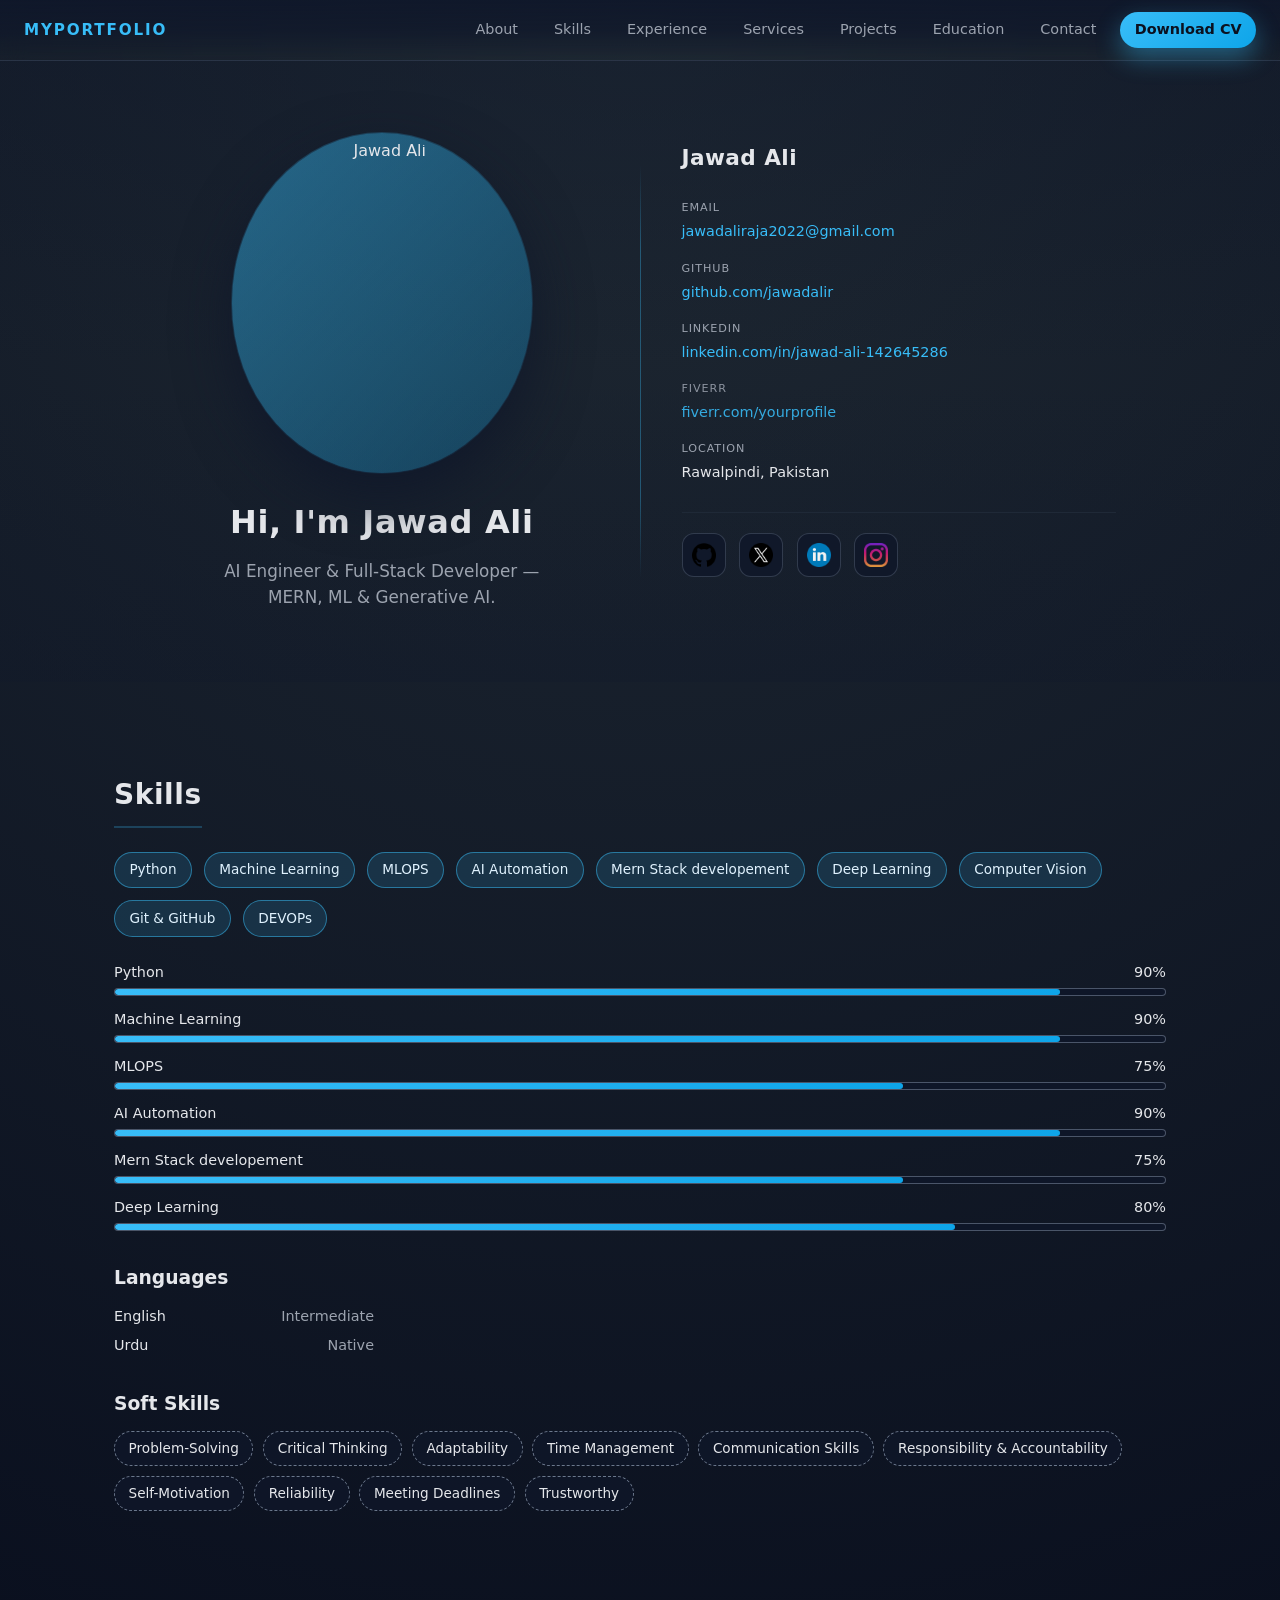
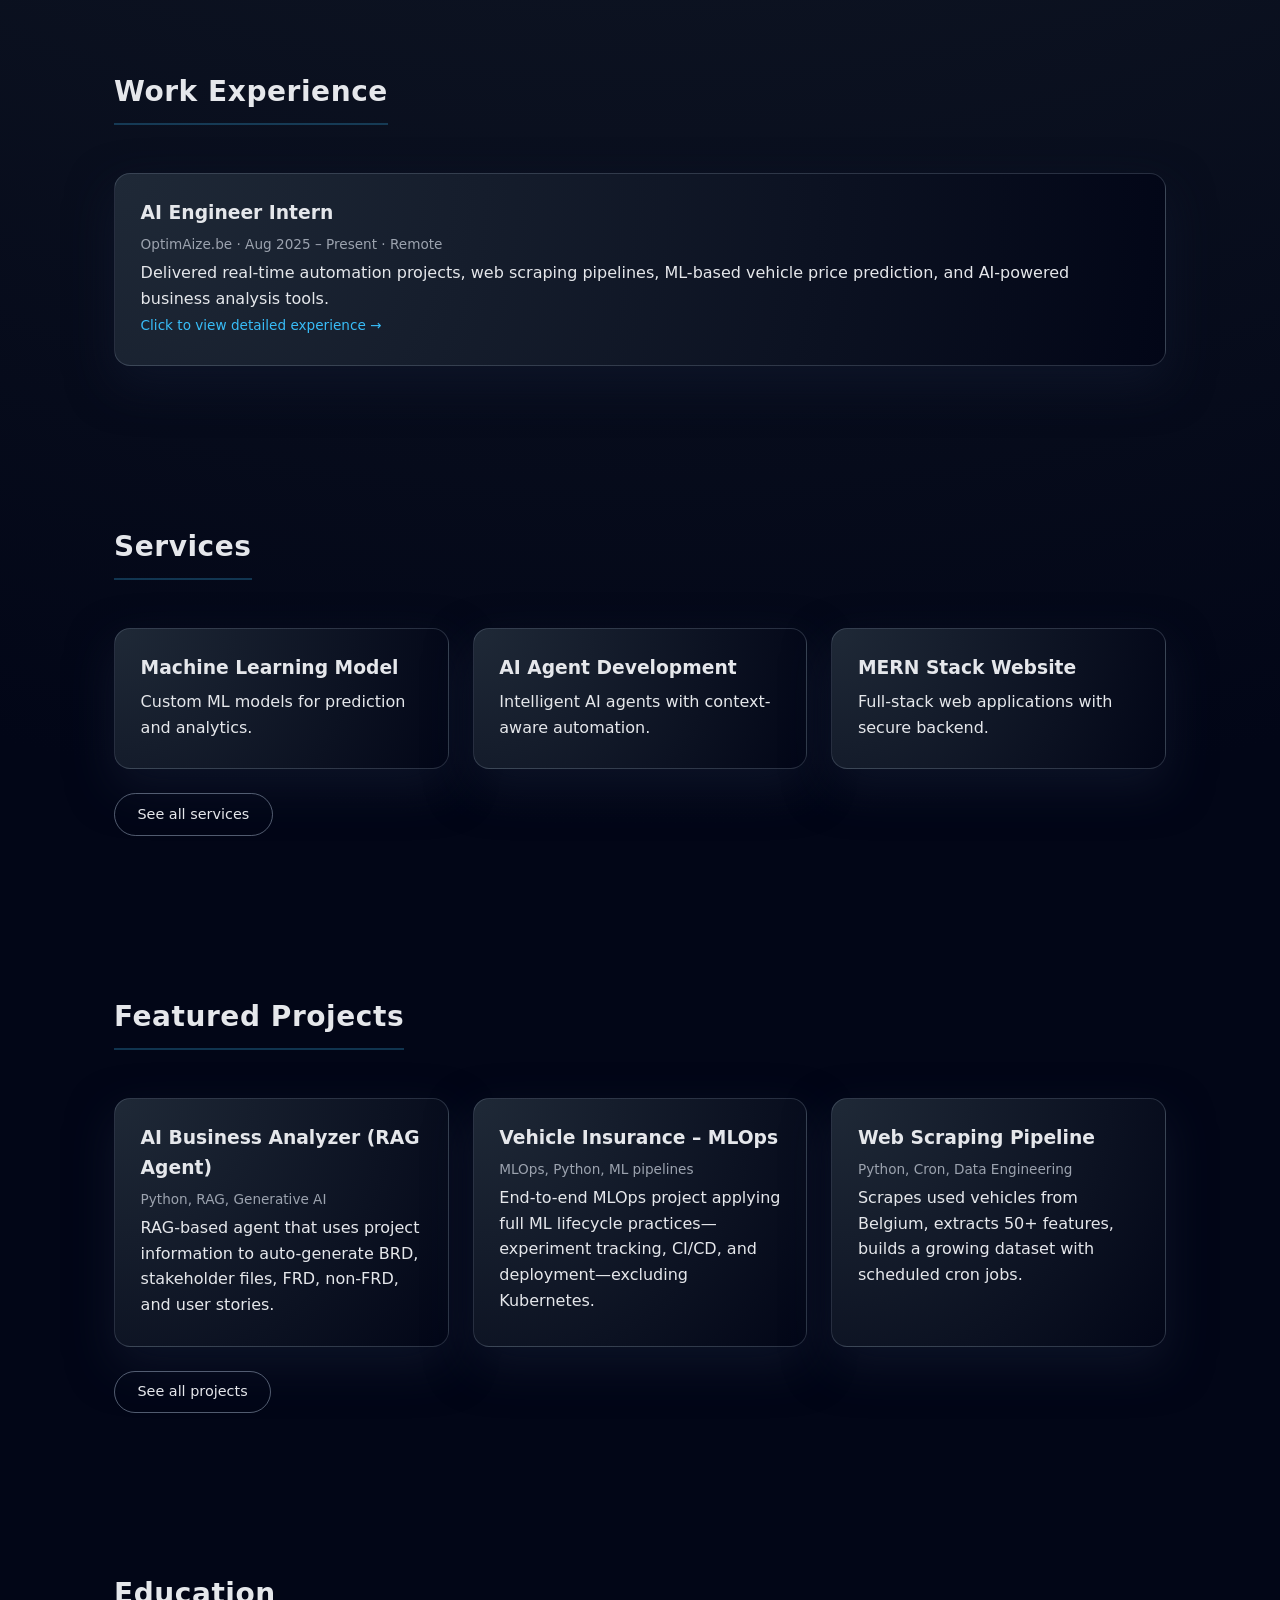
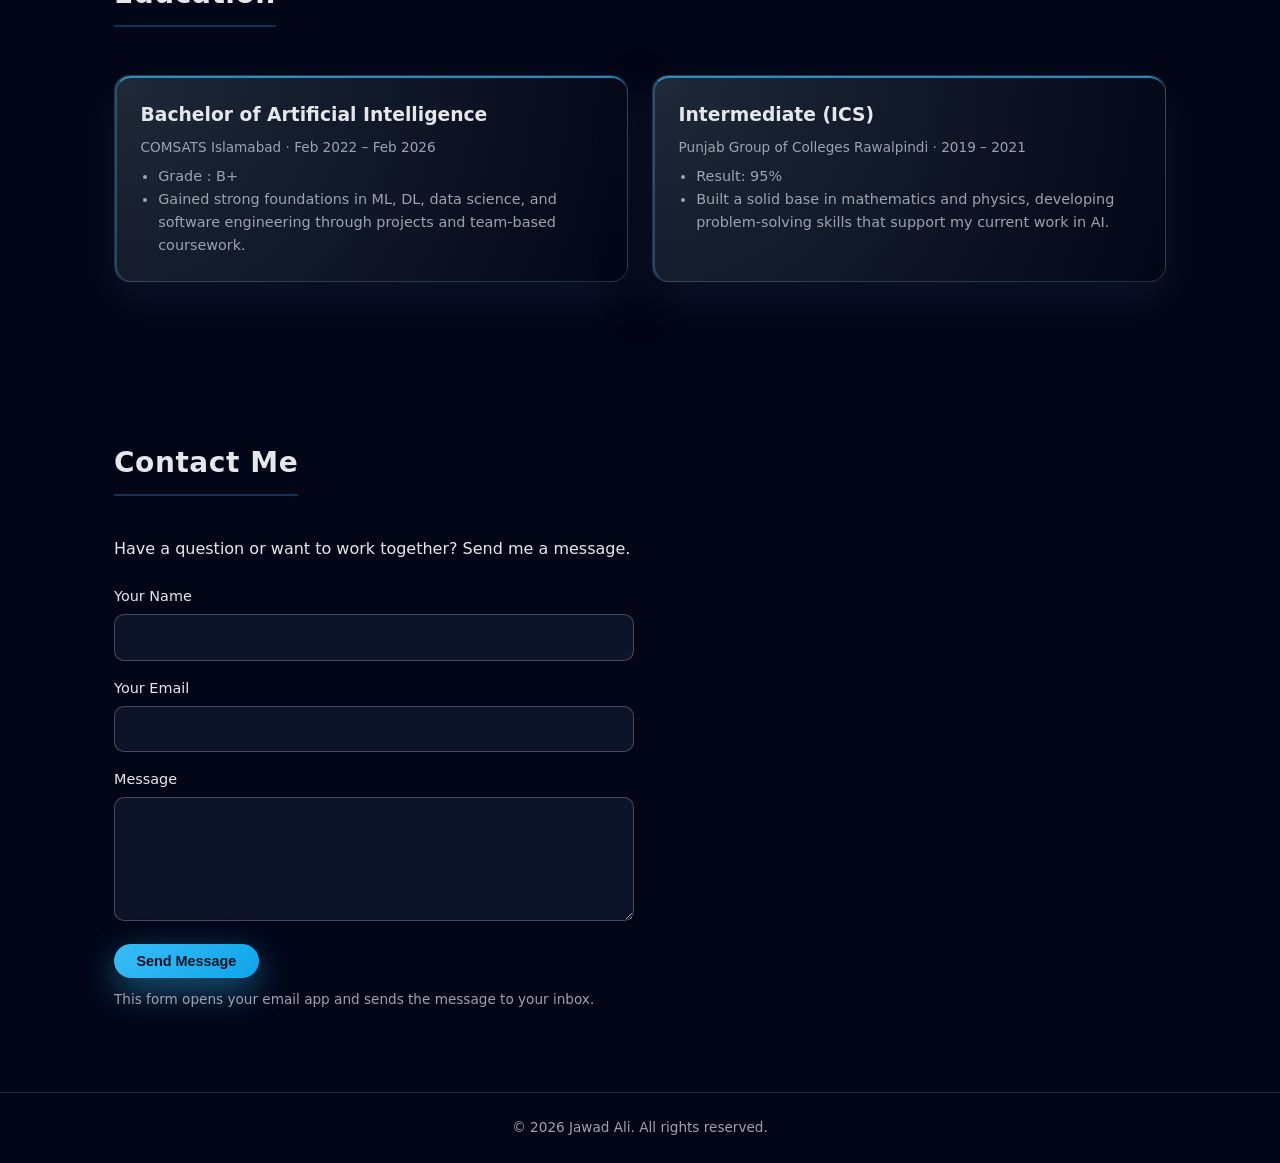
==== commit 8f89e220: "updated some designs" ====
--- a/index.html
+++ b/index.html
@@ -25,26 +25,58 @@
 
   <main>
     <!-- About -->
-    <section id="about" class="section">
+    <section id="about" class="section about-section">
       <div class="container about-container">
-        <div class="about-image">
-          <!-- Replace src with your own image -->
-          <img src="assets\profile.png" alt="My Profile Picture" />
-        </div>
-        <div class="about-content">
+        <div class="about-intro animate-fade-right">
+          <div class="about-image about-image-oval">
+            <img src="assets/profile.png" alt="Jawad Ali" />
+          </div>
           <h1>Hi, I'm Jawad Ali</h1>
-          <p>
-            I am an AI Engineer and Full-Stack Web Developer with experience in building modern, responsive web applications and intelligent systems. I specialize in MERN stack development, Machine Learning, and Generative AI.
-          </p>
-          <p>
-            This is my personal portfolio where you can explore my skills, projects, experience, and services. Feel free to connect with me for job opportunities or freelance work.
-          </p>
+          <p class="about-tagline">AI Engineer & Full-Stack Developer — MERN, ML & Generative AI.</p>
+        </div>
+        <div class="about-divider" aria-hidden="true"></div>
+        <div class="about-contact animate-fade-right">
+          <p class="about-contact-name">Jawad Ali</p>
+          <p class="about-contact-row">
+            <span class="about-contact-label">Email</span>
+            <a href="mailto:jawadaliraja2022@gmail.com">jawadaliraja2022@gmail.com</a>
+          </p>
+          <p class="about-contact-row">
+            <span class="about-contact-label">GitHub</span>
+            <a href="https://github.com/jawadalir" target="_blank" rel="noopener">github.com/jawadalir</a>
+          </p>
+          <p class="about-contact-row">
+            <span class="about-contact-label">LinkedIn</span>
+            <a href="https://linkedin.com/in/jawad-ali-142645286" target="_blank" rel="noopener">linkedin.com/in/jawad-ali-142645286</a>
+          </p>
+          <p class="about-contact-row about-contact-optional">
+            <span class="about-contact-label">Fiverr</span>
+            <a href="https://fiverr.com/yourprofile" target="_blank" rel="noopener">fiverr.com/yourprofile</a>
+          </p>
+          <p class="about-contact-row">
+            <span class="about-contact-label">Location</span>
+            <span>Rawalpindi, Pakistan</span>
+          </p>
+          <div class="about-contact-logos">
+            <a href="https://github.com/jawadalir" target="_blank" rel="noopener" class="about-logo-link" aria-label="GitHub">
+              <img src="assets/Logo/github.png" alt="GitHub" />
+            </a>
+            <a href="https://twitter.com" target="_blank" rel="noopener" class="about-logo-link" aria-label="Twitter">
+              <img src="assets/Logo/twitter.png" alt="Twitter" />
+            </a>
+            <a href="https://linkedin.com/in/jawad-ali-142645286" target="_blank" rel="noopener" class="about-logo-link" aria-label="LinkedIn">
+              <img src="assets/Logo/linkedin.png" alt="LinkedIn" />
+            </a>
+            <a href="https://instagram.com" target="_blank" rel="noopener" class="about-logo-link" aria-label="Instagram">
+              <img src="assets/Logo/instagram.png" alt="Instagram" />
+            </a>
+          </div>
         </div>
       </div>
     </section>
 
     <!-- Skills (before experience) -->
-    <section id="skills" class="section">
+    <section id="skills" class="section animate-fade-up">
       <div class="container">
         <h2>Skills</h2>
         <div class="skills-grid">
@@ -74,7 +106,7 @@
               <span>90%</span>
             </div>
             <div class="skill-level">
-              <div class="skill-level-fill" style="width: 85%;"></div>
+              <div class="skill-level-fill" style="width: 90%;"></div>
             </div>
           </div>
           <div class="skill-item">
@@ -83,7 +115,7 @@
               <span>75%</span>
             </div>
             <div class="skill-level">
-              <div class="skill-level-fill" style="width: 80%;"></div>
+              <div class="skill-level-fill" style="width: 75%;"></div>
             </div>
           </div>
           <div class="skill-item">
@@ -92,7 +124,7 @@
               <span>90%</span>
             </div>
             <div class="skill-level">
-              <div class="skill-level-fill" style="width: 75%;"></div>
+              <div class="skill-level-fill" style="width: 90%;"></div>
             </div>
           </div>
           <div class="skill-item">
@@ -101,7 +133,7 @@
               <span>75%</span>
             </div>
             <div class="skill-level">
-              <div class="skill-level-fill" style="width: 70%;"></div>
+              <div class="skill-level-fill" style="width: 75%;"></div>
             </div>
           </div>
           <div class="skill-item">
@@ -110,7 +142,7 @@
               <span>80%</span>
             </div>
             <div class="skill-level">
-              <div class="skill-level-fill" style="width: 85%;"></div>
+              <div class="skill-level-fill" style="width: 80%;"></div>
             </div>
           </div>
         </div>
@@ -148,7 +180,7 @@
     </section>
 
     <!-- Work Experience -->
-    <section id="experience" class="section">
+    <section id="experience" class="section animate-fade-up">
       <div class="container">
         <h2>Work Experience</h2>
         <div class="cards-row experience-cards">
@@ -236,7 +268,7 @@
     </section>
 
     <!-- Projects -->
-    <section id="projects" class="section">
+    <section id="projects" class="section animate-fade-up">
       <div class="container">
         <h2>Featured Projects</h2>
         <div class="cards-row">
--- a/style.css
+++ b/style.css
@@ -16,6 +16,11 @@
   box-sizing: border-box;
 }
 
+html {
+  overflow-x: hidden;
+  -webkit-text-size-adjust: 100%;
+}
+
 body {
   margin: 0;
   font-family: system-ui, -apple-system, BlinkMacSystemFont, "Segoe UI",
@@ -23,21 +28,83 @@
   background: radial-gradient(circle at top, #1f2933, #020617 55%);
   color: var(--text-main);
   line-height: 1.6;
+  overflow-x: hidden;
+  min-width: 280px;
+}
+
+/* Scroll-triggered animations (from Framer Motion–style: FadeRight, FadeUp) */
+@keyframes fadeRightIn {
+  from {
+    opacity: 0;
+    transform: translateX(-100px);
+  }
+  to {
+    opacity: 1;
+    transform: translateX(0);
+  }
+}
+
+@keyframes fadeUpIn {
+  from {
+    opacity: 0;
+    transform: translateY(200px);
+  }
+  to {
+    opacity: 1;
+    transform: translateY(0);
+  }
+}
+
+.animate-fade-right {
+  opacity: 0;
+  transform: translateX(-100px);
+  transition: opacity 0.6s ease-out, transform 0.6s ease-out;
+}
+
+.animate-fade-right.in-view {
+  opacity: 1;
+  transform: translateX(0);
+}
+
+.about-contact.animate-fade-right {
+  transition-delay: 0.15s;
+}
+
+.animate-fade-up {
+  opacity: 0;
+  transform: translateY(80px);
+  transition: opacity 0.6s ease-out, transform 0.6s ease-out;
+}
+
+.animate-fade-up.in-view {
+  opacity: 1;
+  transform: translateY(0);
 }
 
 .container {
   max-width: 1100px;
   margin: 0 auto;
-  padding: 0 1.5rem;
+  padding: 0 clamp(1rem, 4vw, 1.5rem);
+  width: 100%;
 }
 
 .section {
-  padding: 4rem 0;
+  padding: 4.25rem 0;
 }
 
 .section h2,
 .section h1 {
   margin-bottom: 1.5rem;
+  font-weight: 700;
+  letter-spacing: 0.02em;
+  color: var(--text-main);
+}
+
+.section h2 {
+  font-size: 1.75rem;
+  padding-bottom: 0.5rem;
+  border-bottom: 2px solid rgba(56, 189, 248, 0.25);
+  display: inline-block;
 }
 
 .navbar {
@@ -59,6 +126,8 @@
   align-items: center;
   justify-content: space-between;
   padding: 0.75rem 1.5rem;
+  padding-left: max(1.5rem, env(safe-area-inset-left));
+  padding-right: max(1.5rem, env(safe-area-inset-right));
 }
 
 .logo {
@@ -111,29 +180,163 @@
   color: #0b1120;
 }
 
+/* About section – left: profile + description; right: contact + logos */
+.about-section {
+  padding: 4.5rem 0;
+  background: linear-gradient(180deg, rgba(15, 23, 42, 0.4) 0%, transparent 50%, rgba(15, 23, 42, 0.25) 100%);
+}
+
 .about-container {
   display: grid;
-  grid-template-columns: minmax(0, 0.85fr) minmax(0, 1.15fr);
-  gap: 2.5rem;
+  grid-template-columns: 1fr 1px 1fr;
+  gap: 0;
+  align-items: start;
+  max-width: 1000px;
+  margin-left: auto;
+  margin-right: auto;
+}
+
+/* Left: profile (diamond) + intro text */
+.about-intro {
+  display: flex;
+  flex-direction: column;
   align-items: center;
-}
-
-.about-image img {
+  text-align: center;
+  padding-right: 2.5rem;
+}
+
+.about-image {
+  margin-bottom: 1.5rem;
+}
+
+/* Oval profile – larger, shows more of face (object-position centers face) */
+.about-image-oval {
+  width: min(300px, 85vw);
+  height: min(340px, 96vw);
+  max-width: 100%;
+  position: relative;
+  border-radius: 50%;
+  background: linear-gradient(135deg, rgba(56, 189, 248, 0.45), rgba(14, 165, 233, 0.25));
+  padding: 5px;
+  box-shadow: 0 22px 55px rgba(15, 23, 42, 0.9), 0 0 0 1px rgba(56, 189, 248, 0.25);
+  overflow: hidden;
+}
+
+.about-image-oval img {
   width: 100%;
-  max-width: 260px;
-  border-radius: 999px;
-  border: 3px solid rgba(56, 189, 248, 0.45);
-  box-shadow: 0 22px 55px rgba(0, 0, 0, 0.85);
+  height: 100%;
+  object-fit: cover;
+  object-position: center 22%;
+  border-radius: 50%;
   display: block;
 }
 
-.about-content h1 {
-  font-size: 2.2rem;
-  margin-bottom: 0.75rem;
-}
-
-.about-content p {
+.about-intro h1 {
+  font-size: 2rem;
+  margin: 0 0 0.6rem;
+  color: var(--text-main);
+  font-weight: 700;
+  letter-spacing: 0.02em;
+}
+
+.about-tagline {
+  margin: 0;
+  font-size: 1.05rem;
   color: var(--text-muted);
+  line-height: 1.55;
+  max-width: min(380px, 100%);
+  padding: 0 0.5rem;
+}
+
+/* Vertical separator between left and right */
+.about-divider {
+  width: 1px;
+  min-height: 200px;
+  background: linear-gradient(180deg, transparent, rgba(56, 189, 248, 0.35) 20%, rgba(56, 189, 248, 0.35) 80%, transparent);
+  align-self: stretch;
+  margin: 2rem 0;
+}
+
+/* Right: contact info + logos */
+.about-contact {
+  padding: 0.5rem 0 0 2.5rem;
+  border-left: 1px solid transparent;
+}
+
+.about-contact-name {
+  margin: 0 0 1.5rem;
+  font-size: 1.35rem;
+  font-weight: 700;
+  color: var(--text-main);
+  letter-spacing: 0.02em;
+}
+
+.about-contact-row {
+  margin: 0 0 1rem;
+  font-size: 0.9rem;
+  display: flex;
+  flex-direction: column;
+  gap: 0.2rem;
+}
+
+.about-contact-row a {
+  color: var(--accent);
+  text-decoration: none;
+  word-break: break-all;
+  transition: color 0.2s ease;
+}
+
+.about-contact-row a:hover {
+  color: #7dd3fc;
+}
+
+.about-contact-row span:not(.about-contact-label) {
+  color: var(--text-main);
+}
+
+.about-contact-label {
+  font-size: 0.7rem;
+  text-transform: uppercase;
+  letter-spacing: 0.08em;
+  color: var(--text-muted);
+}
+
+.about-contact-optional {
+  opacity: 0.88;
+}
+
+.about-contact-logos {
+  display: flex;
+  flex-wrap: wrap;
+  gap: 0.85rem;
+  margin-top: 1.75rem;
+  padding-top: 1.25rem;
+  border-top: 1px solid var(--border-subtle);
+}
+
+.about-logo-link {
+  display: flex;
+  align-items: center;
+  justify-content: center;
+  width: 44px;
+  height: 44px;
+  border-radius: 12px;
+  background: rgba(15, 23, 42, 0.8);
+  border: 1px solid rgba(148, 163, 184, 0.25);
+  transition: border-color 0.2s ease, background 0.2s ease, transform 0.2s ease;
+}
+
+.about-logo-link:hover {
+  border-color: rgba(56, 189, 248, 0.5);
+  background: var(--accent-soft);
+  transform: translateY(-2px);
+}
+
+.about-logo-link img {
+  width: 24px;
+  height: 24px;
+  object-fit: contain;
+  display: block;
 }
 
 .skills-grid {
@@ -253,9 +456,16 @@
   flex: 1 1 260px;
   border-radius: var(--radius-lg);
   background: radial-gradient(circle at top left, #1f2937, #020617);
-  padding: 1.4rem 1.5rem;
+  padding: 1.5rem 1.6rem;
   border: 1px solid rgba(148, 163, 184, 0.25);
   box-shadow: var(--shadow-soft);
+  transition: border-color 0.25s ease, box-shadow 0.25s ease, transform 0.25s ease;
+}
+
+.card:hover {
+  border-color: rgba(56, 189, 248, 0.35);
+  box-shadow: 0 20px 45px rgba(15, 23, 42, 0.85);
+  transform: translateY(-2px);
 }
 
 .education-card {
@@ -500,6 +710,9 @@
   align-items: center;
   justify-content: center;
   padding: 1.5rem;
+  padding-left: max(1rem, env(safe-area-inset-left));
+  padding-right: max(1rem, env(safe-area-inset-right));
+  padding-bottom: max(1rem, env(safe-area-inset-bottom));
 }
 .experience-modal-overlay.is-open {
   display: flex;
@@ -623,6 +836,9 @@
   align-items: center;
   justify-content: center;
   padding: 1.5rem;
+  padding-left: max(1rem, env(safe-area-inset-left));
+  padding-right: max(1rem, env(safe-area-inset-right));
+  padding-bottom: max(1rem, env(safe-area-inset-bottom));
 }
 .project-modal-overlay.is-open {
   display: flex;
@@ -710,91 +926,303 @@
   border-radius: 999px;
 }
 
+/* Tablet and small laptop */
+@media (max-width: 900px) {
+  .about-container {
+    grid-template-columns: 1fr;
+    grid-template-rows: auto auto auto;
+    gap: 0;
+    max-width: 100%;
+  }
+
+  .about-intro {
+    padding-right: 0;
+    padding-bottom: 1.5rem;
+  }
+
+  .about-divider {
+    width: 80%;
+    max-width: 240px;
+    min-height: 1px;
+    height: 1px;
+    margin: 0 auto 1.75rem;
+    background: linear-gradient(90deg, transparent, rgba(56, 189, 248, 0.35), transparent);
+  }
+
+  .about-contact {
+    padding-left: 0;
+    padding-right: 0;
+    text-align: left;
+  }
+
+  .about-contact-logos {
+    justify-content: flex-start;
+    gap: 0.75rem;
+  }
+
+  .section h2 {
+    font-size: 1.5rem;
+  }
+}
+
 /* Tablet and down */
 @media (max-width: 768px) {
   .section {
     padding: 3rem 0;
   }
 
-  .about-container {
-    grid-template-columns: minmax(0, 1fr);
-    text-align: center;
-  }
-
-  .about-image {
+  .about-section {
+    padding: 3.5rem 0;
+  }
+
+  .about-intro h1 {
+    font-size: 1.75rem;
+  }
+
+  .about-tagline {
+    font-size: 1rem;
+    padding: 0 0.25rem;
+  }
+
+  .about-image-oval {
+    width: min(260px, 78vw);
+    height: min(295px, 88vw);
+  }
+
+  .nav-container {
+    flex-direction: row;
+    flex-wrap: wrap;
+    gap: 0.5rem;
+    align-items: center;
+    justify-content: space-between;
+    padding: 0.75rem 1rem;
+  }
+
+  .navbar nav {
     display: flex;
+    flex-wrap: wrap;
     justify-content: center;
-  }
-
-  .about-content h1 {
-    font-size: 1.8rem;
-  }
-
-  .nav-container {
-    flex-direction: column;
     gap: 0.5rem;
-    align-items: flex-start;
-  }
-
-  .navbar nav {
-    justify-content: flex-start;
-    flex-wrap: wrap;
+  }
+
+  .navbar a {
+    padding: 0.5rem 0.75rem;
+    min-height: 44px;
+    display: inline-flex;
+    align-items: center;
   }
 
   .cards-row {
     flex-direction: column;
+    gap: 1.25rem;
   }
 
   .card {
     flex: 1 1 100%;
+    min-width: 0;
+    padding: 1.35rem 1.25rem;
   }
 
   .languages-list li {
+    max-width: 100%;
+  }
+
+  .contact-form {
     max-width: 100%;
   }
 
   .experience-modal,
   .project-modal {
     width: 95%;
-  }
+    max-height: 90vh;
+    margin: 1rem;
+  }
+
   .experience-modal-inner,
   .project-modal-inner {
-    padding: 1.75rem 1.5rem;
+    padding: 1.75rem 1.25rem;
+  }
+
+  .experience-modal-close,
+  .project-modal-close {
+    top: 0.75rem;
+    right: 0.75rem;
+    width: 2rem;
+    height: 2rem;
+    font-size: 1.35rem;
+  }
+
+  .vertical-list {
+    gap: 1.25rem;
   }
 }
 
 /* Small phones */
 @media (max-width: 480px) {
+  .section {
+    padding: 2.5rem 0;
+  }
+
+  .about-section {
+    padding: 2.75rem 0;
+  }
+
   .container {
     padding: 0 1rem;
   }
 
+  .section h2 {
+    font-size: 1.35rem;
+    margin-bottom: 1.25rem;
+  }
+
   .nav-container {
-    padding: 0.6rem 1rem;
+    padding: 0.6rem 0.75rem;
+    gap: 0.4rem;
   }
 
   .navbar a {
     font-size: 0.8rem;
-    padding: 0.25rem 0.6rem;
-  }
-
-  .about-content h1 {
-    font-size: 1.6rem;
+    padding: 0.5rem 0.6rem;
+    min-height: 44px;
+  }
+
+  .about-intro h1 {
+    font-size: 1.5rem;
+  }
+
+  .about-tagline {
+    font-size: 0.95rem;
+  }
+
+  .about-image-oval {
+    width: min(220px, 72vw);
+    height: min(250px, 82vw);
+  }
+
+  .about-image-oval img {
+    object-position: center 22%;
+  }
+
+  .about-contact-name {
+    font-size: 1.2rem;
+  }
+
+  .about-contact-row {
+    font-size: 0.85rem;
+    margin-bottom: 0.85rem;
+  }
+
+  .about-contact-logos {
+    margin-top: 1.5rem;
+    padding-top: 1rem;
+    justify-content: center;
+    gap: 0.65rem;
+  }
+
+  .about-logo-link {
+    width: 44px;
+    height: 44px;
+    min-width: 44px;
+    min-height: 44px;
+  }
+
+  .about-logo-link img {
+    width: 22px;
+    height: 22px;
   }
 
   .skills-grid,
   .soft-skills-grid {
     justify-content: center;
+    gap: 0.5rem;
   }
 
   .soft-skill-pill,
   .skill-pill {
     font-size: 0.8rem;
+    padding: 0.4rem 0.75rem;
+  }
+
+  .card {
+    padding: 1.25rem 1rem;
+  }
+
+  .card h3,
+  .card h2 {
+    font-size: 1.05rem;
+  }
+
+  .card-subtitle {
+    font-size: 0.8rem;
   }
 
   .btn-outline,
   .btn-primary {
     width: 100%;
+    min-height: 48px;
+    padding: 0.65rem 1.25rem;
     justify-content: center;
   }
-}
+
+  input,
+  textarea {
+    min-height: 48px;
+    padding: 0.65rem 0.75rem;
+    font-size: 16px; /* prevents zoom on focus on iOS */
+  }
+
+  textarea {
+    min-height: 120px;
+  }
+
+  .contact-form .btn-primary {
+    min-height: 48px;
+  }
+
+  .experience-modal,
+  .project-modal {
+    width: 100%;
+    margin: 0.5rem;
+    max-height: 95vh;
+  }
+
+  .experience-modal-inner,
+  .project-modal-inner {
+    padding: 1.5rem 1rem;
+  }
+
+  .footer {
+    padding: 1.25rem 0.75rem;
+    font-size: 0.8rem;
+  }
+
+  .vertical-list {
+    gap: 1rem;
+  }
+}
+
+/* Very small screens */
+@media (max-width: 360px) {
+  .container {
+    padding: 0 0.75rem;
+  }
+
+  .about-intro h1 {
+    font-size: 1.35rem;
+  }
+
+  .about-image-oval {
+    width: min(200px, 80vw);
+    height: min(227px, 91vw);
+  }
+
+  .navbar a {
+    font-size: 0.75rem;
+    padding: 0.45rem 0.5rem;
+  }
+
+  .section h2 {
+    font-size: 1.25rem;
+  }
+}
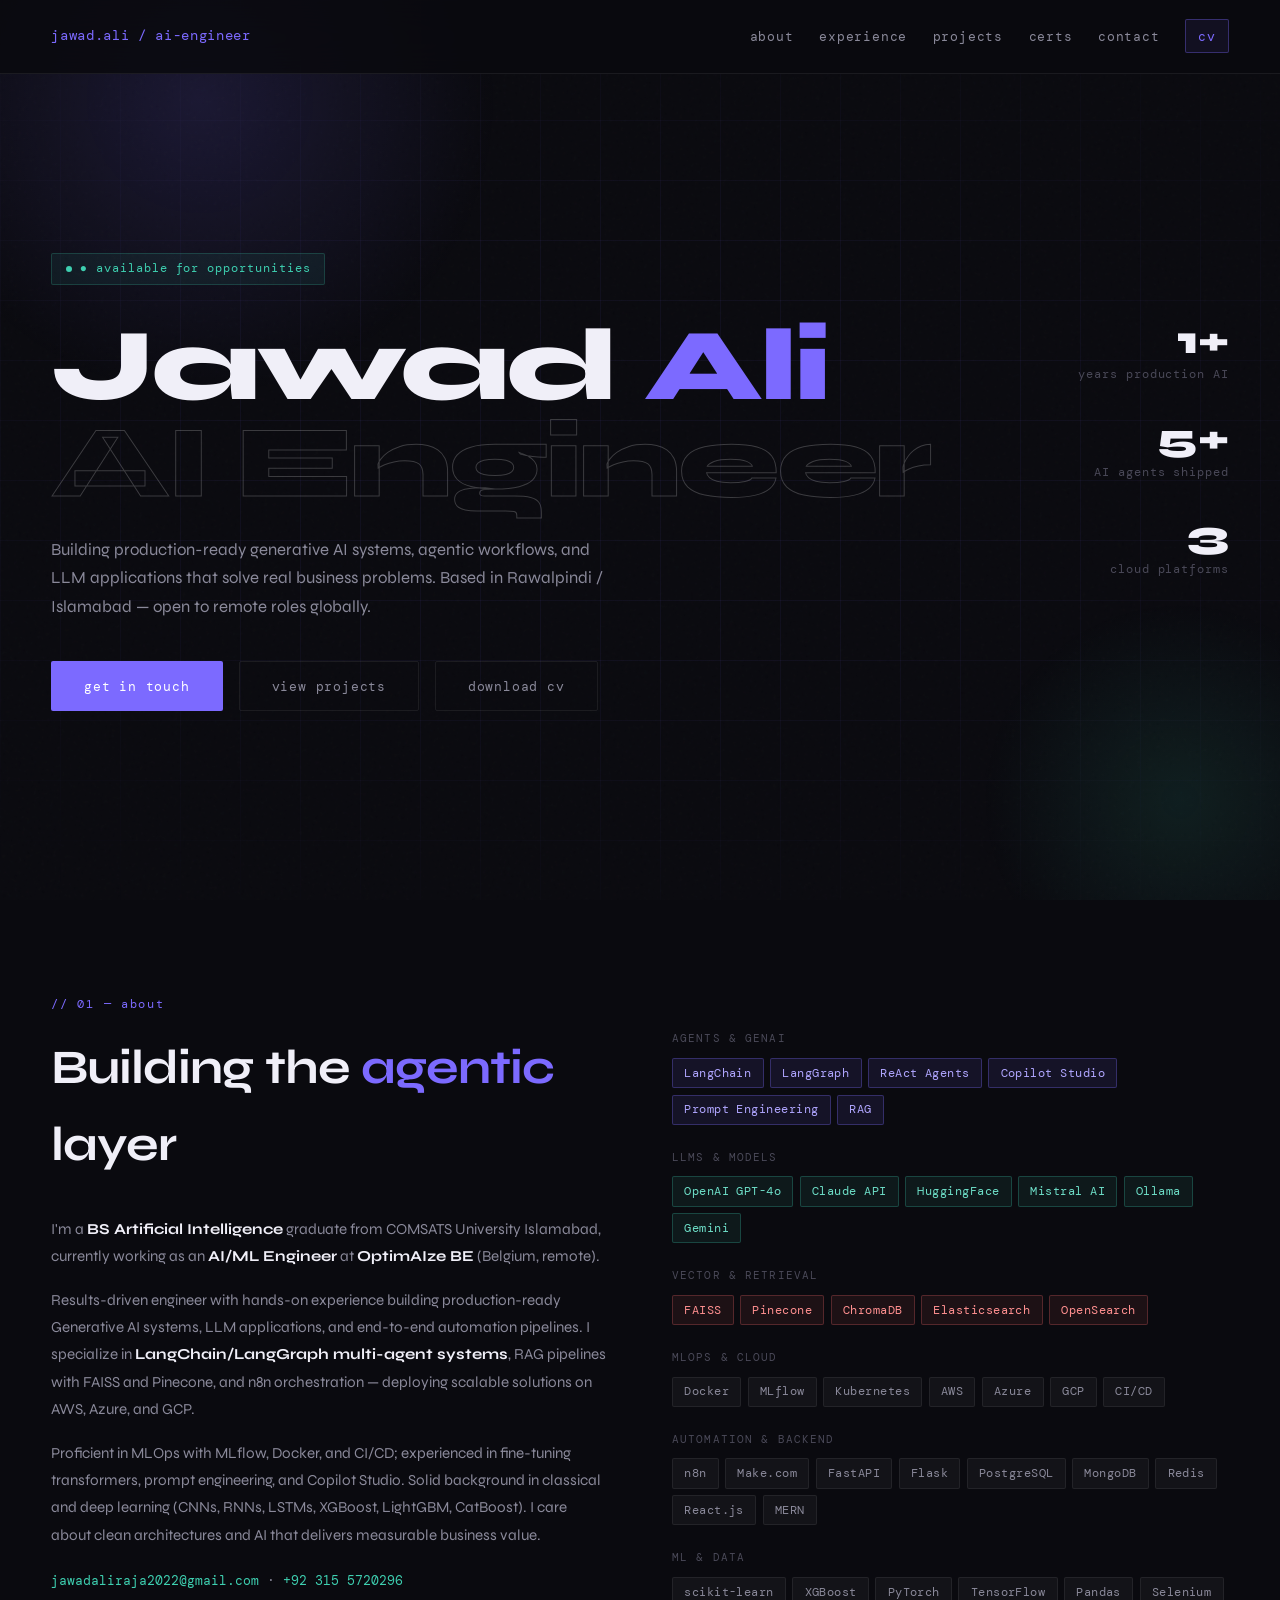
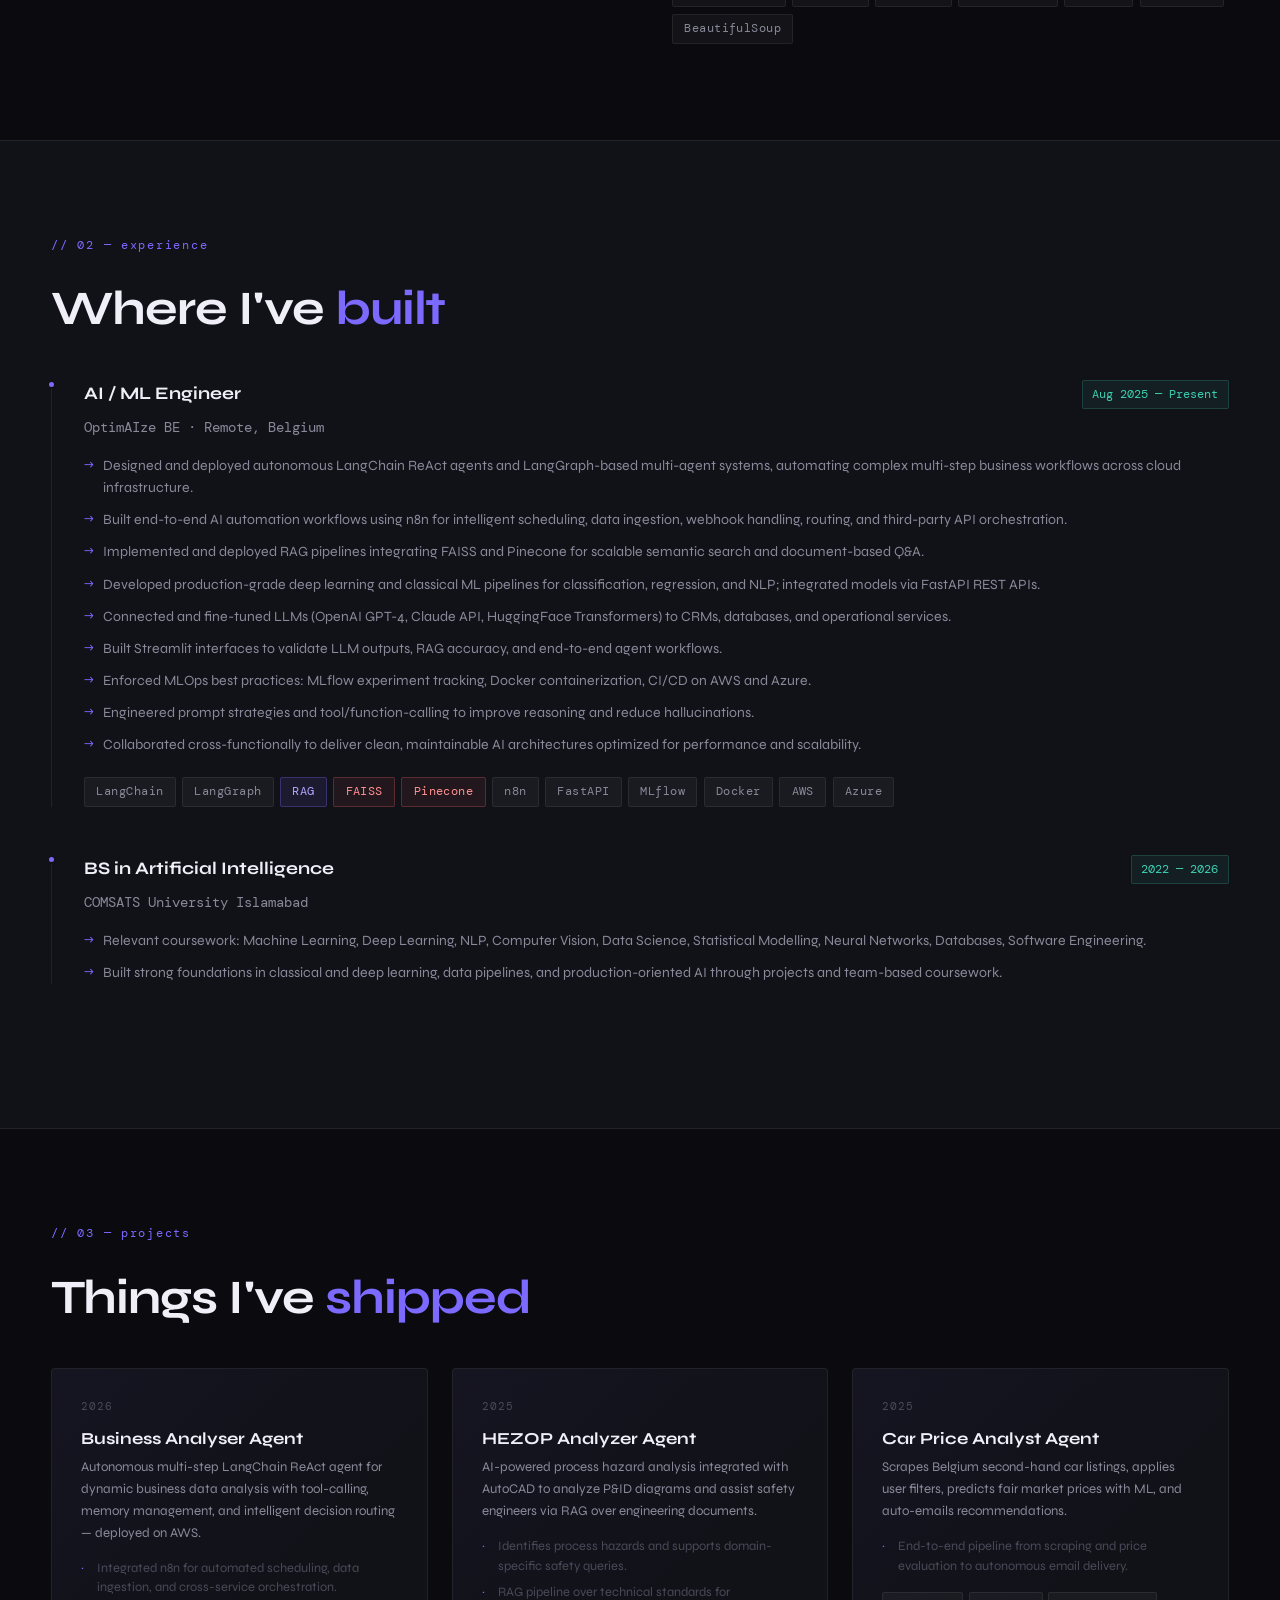
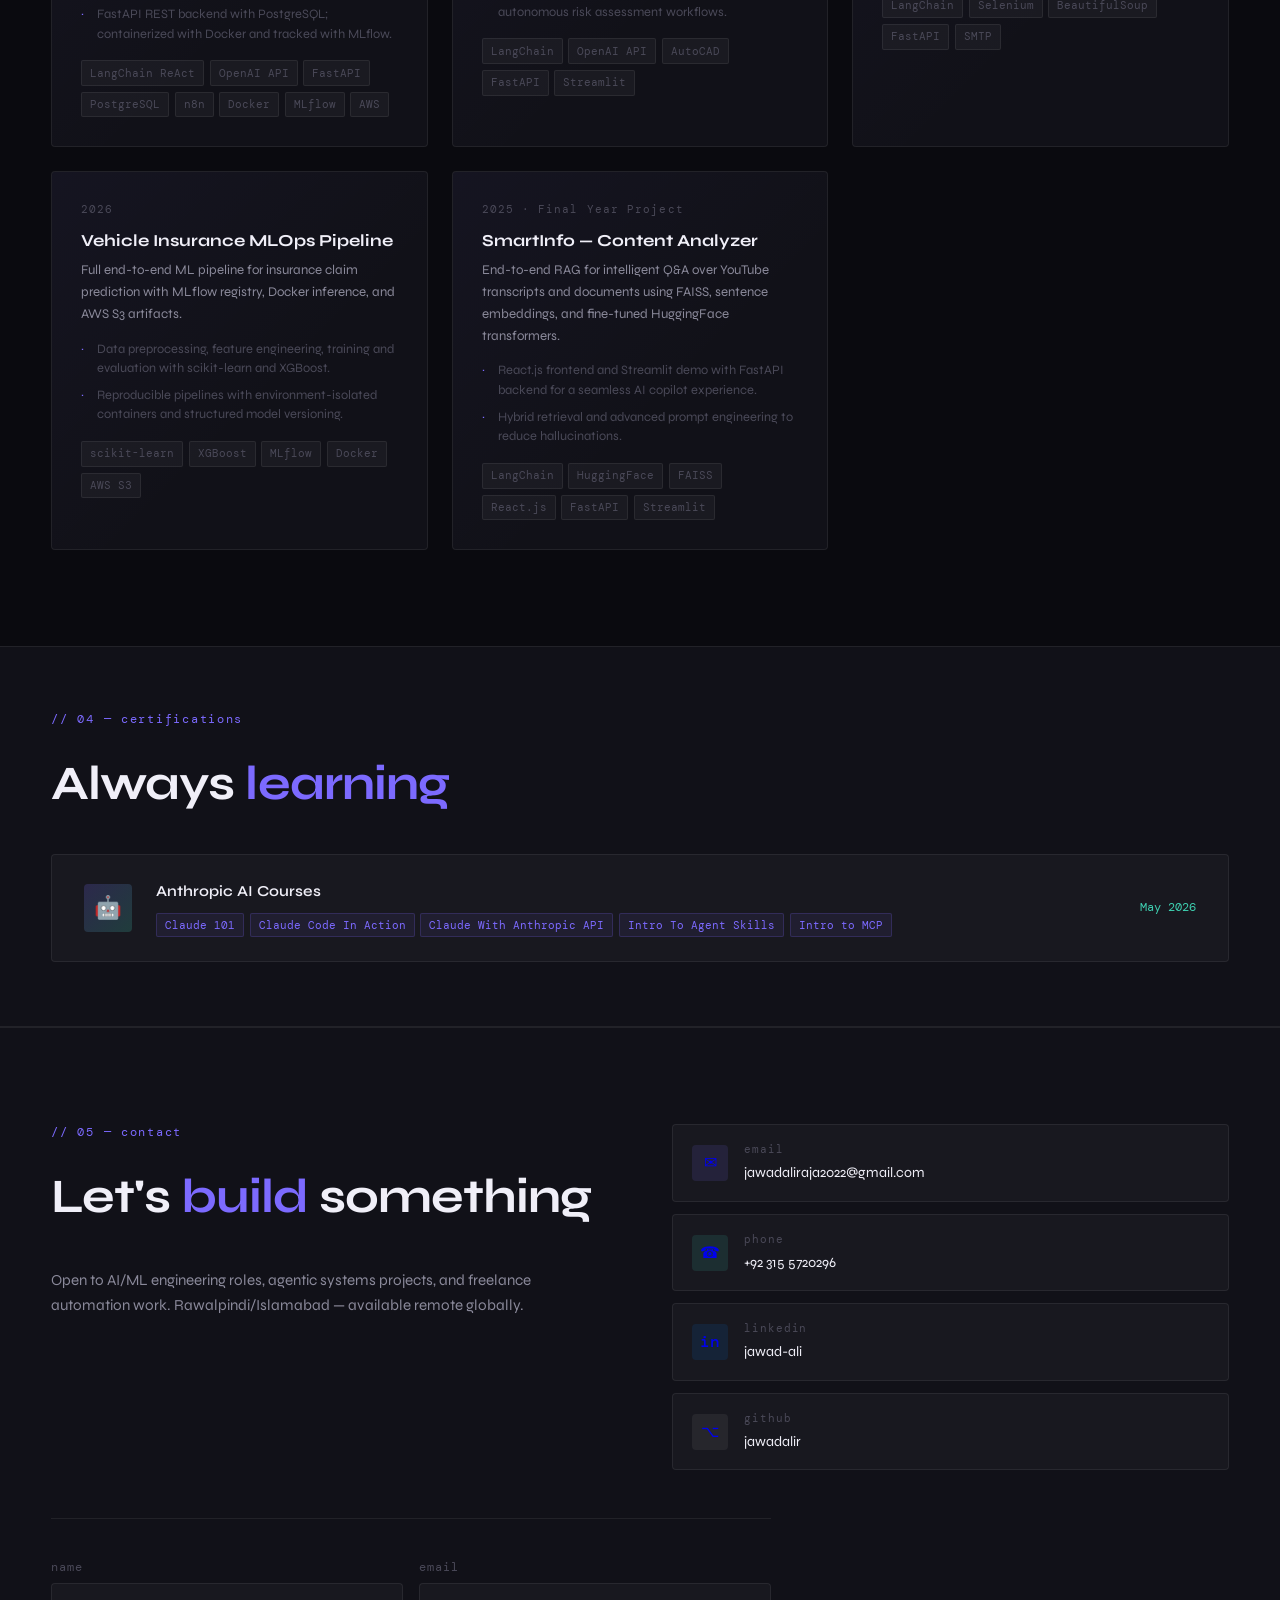
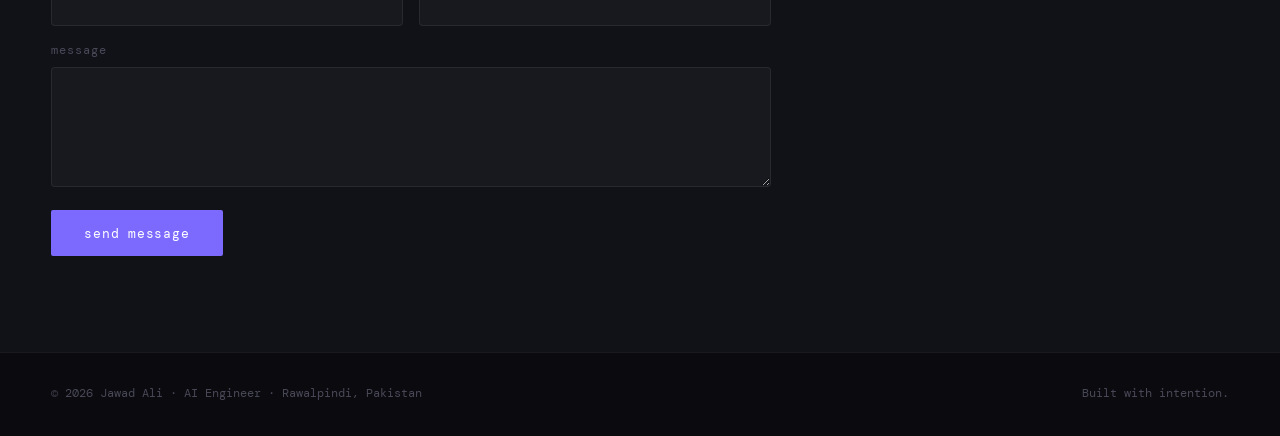
==== commit c6a49913: "added new projects and updated portfolio" ====
--- a/index.html
+++ b/index.html
@@ -2,366 +2,388 @@
 <html lang="en">
 <head>
   <meta charset="UTF-8" />
-  <title>My Portfolio</title>
-  <meta name="viewport" content="width=device-width, initial-scale=1" />
+  <meta name="viewport" content="width=device-width, initial-scale=1.0" />
+  <title>Jawad Ali — AI Engineer</title>
+  <link href="https://fonts.googleapis.com/css2?family=DM+Mono:ital,wght@0,300;0,400;0,500;1,300&family=Syne:wght@400;500;600;700;800&display=swap" rel="stylesheet" />
   <link rel="stylesheet" href="style.css" />
 </head>
 <body>
-  <header class="navbar">
-    <div class="nav-container">
-      <div class="logo">MyPortfolio</div>
-      <nav>
-        <a href="#about">About</a>
-        <a href="#skills">Skills</a>
-        <a href="#experience">Experience</a>
-        <a href="#services">Services</a>
-        <a href="#projects">Projects</a>
-        <a href="#education">Education</a>
-        <a href="#contact">Contact</a>
-        <a href="assets/Latest_cv.pdf" download class="nav-cta">Download CV</a>
-      </nav>
+
+  <nav class="navbar">
+    <span class="nav-logo">jawad.ali / <span class="accent-text">ai-engineer</span></span>
+    <div class="nav-links">
+      <a href="#about">about</a>
+      <a href="#experience">experience</a>
+      <a href="#projects">projects</a>
+      <a href="#certifications">certs</a>
+      <a href="#contact">contact</a>
+      <a href="assets/Jawad_CV.pdf" download class="nav-cta">cv</a>
     </div>
-  </header>
+  </nav>
 
   <main>
-    <!-- About -->
-    <section id="about" class="section about-section">
-      <div class="container about-container">
-        <div class="about-intro animate-fade-right">
-          <div class="about-image about-image-oval">
-            <img src="assets/profile.png" alt="Jawad Ali" />
-          </div>
-          <h1>Hi, I'm Jawad Ali</h1>
-          <p class="about-tagline">AI Engineer & Full-Stack Developer — MERN, ML & Generative AI.</p>
-        </div>
-        <div class="about-divider" aria-hidden="true"></div>
-        <div class="about-contact animate-fade-right">
-          <p class="about-contact-name">Jawad Ali</p>
-          <p class="about-contact-row">
-            <span class="about-contact-label">Email</span>
-            <a href="mailto:jawadaliraja2022@gmail.com">jawadaliraja2022@gmail.com</a>
+    <!-- Hero -->
+    <section class="hero" id="top">
+      <div class="hero-grid" aria-hidden="true"></div>
+      <div class="hero-glow" aria-hidden="true"></div>
+      <div class="hero-glow2" aria-hidden="true"></div>
+
+      <div class="hero-content">
+        <div class="hero-badge">● available for opportunities</div>
+        <h1>
+          <span class="line1">Jawad <span class="accent-text">Ali</span></span>
+          <span class="line2">AI Engineer</span>
+        </h1>
+        <p class="hero-desc">
+          Building production-ready generative AI systems, agentic workflows, and LLM applications that solve real business problems. Based in Rawalpindi / Islamabad — open to remote roles globally.
+        </p>
+        <div class="hero-cta">
+          <a href="mailto:jawadaliraja2022@gmail.com" class="btn-primary">get in touch</a>
+          <a href="#projects" class="btn-secondary">view projects</a>
+          <a href="assets/Jawad_CV.pdf" download class="btn-secondary">download cv</a>
+        </div>
+      </div>
+
+      <div class="hero-stats">
+        <div class="stat">
+          <span class="stat-num">1+</span>
+          <span class="stat-label">years production AI</span>
+        </div>
+        <div class="stat">
+          <span class="stat-num">5+</span>
+          <span class="stat-label">AI agents shipped</span>
+        </div>
+        <div class="stat">
+          <span class="stat-num">3</span>
+          <span class="stat-label">cloud platforms</span>
+        </div>
+      </div>
+    </section>
+
+    <!-- About + Skills -->
+    <section id="about" class="page-section">
+      <span class="section-tag">// 01 — about</span>
+      <div class="about-grid">
+        <div class="about-text reveal">
+          <h2>Building the <span class="accent-text">agentic</span> layer</h2>
+          <p>I'm a <strong>BS Artificial Intelligence</strong> graduate from COMSATS University Islamabad, currently working as an <strong>AI/ML Engineer</strong> at <strong>OptimAIze BE</strong> (Belgium, remote).</p>
+          <p>
+            Results-driven engineer with hands-on experience building production-ready Generative AI systems, LLM applications, and end-to-end automation pipelines. I specialize in <strong>LangChain/LangGraph multi-agent systems</strong>, RAG pipelines with FAISS and Pinecone, and n8n orchestration — deploying scalable solutions on AWS, Azure, and GCP.
           </p>
-          <p class="about-contact-row">
-            <span class="about-contact-label">GitHub</span>
-            <a href="https://github.com/jawadalir" target="_blank" rel="noopener">github.com/jawadalir</a>
+          <p>
+            Proficient in MLOps with MLflow, Docker, and CI/CD; experienced in fine-tuning transformers, prompt engineering, and Copilot Studio. Solid background in classical and deep learning (CNNs, RNNs, LSTMs, XGBoost, LightGBM, CatBoost). I care about clean architectures and AI that delivers measurable business value.
           </p>
-          <p class="about-contact-row">
-            <span class="about-contact-label">LinkedIn</span>
-            <a href="https://linkedin.com/in/jawad-ali-142645286" target="_blank" rel="noopener">linkedin.com/in/jawad-ali-142645286</a>
+          <p class="about-contact-inline">
+            <a href="mailto:jawadaliraja2022@gmail.com">jawadaliraja2022@gmail.com</a> ·
+            <a href="tel:+923155720296">+92 315 5720296</a>
           </p>
-          <p class="about-contact-row about-contact-optional">
-            <span class="about-contact-label">Fiverr</span>
-            <a href="https://fiverr.com/yourprofile" target="_blank" rel="noopener">fiverr.com/yourprofile</a>
-          </p>
-          <p class="about-contact-row">
-            <span class="about-contact-label">Location</span>
-            <span>Rawalpindi, Pakistan</span>
-          </p>
-          <div class="about-contact-logos">
-            <a href="https://github.com/jawadalir" target="_blank" rel="noopener" class="about-logo-link" aria-label="GitHub">
-              <img src="assets/Logo/github.png" alt="GitHub" />
-            </a>
-            <a href="https://twitter.com" target="_blank" rel="noopener" class="about-logo-link" aria-label="Twitter">
-              <img src="assets/Logo/twitter.png" alt="Twitter" />
-            </a>
-            <a href="https://linkedin.com/in/jawad-ali-142645286" target="_blank" rel="noopener" class="about-logo-link" aria-label="LinkedIn">
-              <img src="assets/Logo/linkedin.png" alt="LinkedIn" />
-            </a>
-            <a href="https://instagram.com" target="_blank" rel="noopener" class="about-logo-link" aria-label="Instagram">
-              <img src="assets/Logo/instagram.png" alt="Instagram" />
-            </a>
-          </div>
-        </div>
-      </div>
-    </section>
-
-    <!-- Skills (before experience) -->
-    <section id="skills" class="section animate-fade-up">
-      <div class="container">
-        <h2>Skills</h2>
-        <div class="skills-grid">
-          <span class="skill-pill">Python</span>
-          <span class="skill-pill">Machine Learning</span>
-          <span class="skill-pill">MLOPS</span>
-          <span class="skill-pill">AI Automation</span>
-          <span class="skill-pill">Mern Stack developement</span>
-          <span class="skill-pill">Deep Learning</span>
-          <span class="skill-pill">Computer Vision</span>
-          <span class="skill-pill">Git &amp; GitHub</span>
-          <span class="skill-pill">DEVOPs</span>
-        </div>
-        <div class="skills-bars">
-          <div class="skill-item">
-            <div class="skill-label">
-              <span>Python</span>
-              <span>90%</span>
-            </div>
-            <div class="skill-level">
-              <div class="skill-level-fill" style="width: 90%;"></div>
-            </div>
-          </div>
-          <div class="skill-item">
-            <div class="skill-label">
-              <span>Machine Learning</span>
-              <span>90%</span>
-            </div>
-            <div class="skill-level">
-              <div class="skill-level-fill" style="width: 90%;"></div>
-            </div>
-          </div>
-          <div class="skill-item">
-            <div class="skill-label">
-              <span>MLOPS</span>
-              <span>75%</span>
-            </div>
-            <div class="skill-level">
-              <div class="skill-level-fill" style="width: 75%;"></div>
-            </div>
-          </div>
-          <div class="skill-item">
-            <div class="skill-label">
-              <span>AI Automation</span>
-              <span>90%</span>
-            </div>
-            <div class="skill-level">
-              <div class="skill-level-fill" style="width: 90%;"></div>
-            </div>
-          </div>
-          <div class="skill-item">
-            <div class="skill-label">
-              <span>Mern Stack developement</span>
-              <span>75%</span>
-            </div>
-            <div class="skill-level">
-              <div class="skill-level-fill" style="width: 75%;"></div>
-            </div>
-          </div>
-          <div class="skill-item">
-            <div class="skill-label">
-              <span>Deep Learning</span>
-              <span>80%</span>
-            </div>
-            <div class="skill-level">
-              <div class="skill-level-fill" style="width: 80%;"></div>
-            </div>
-          </div>
-        </div>
-
-        <div class="languages">
-          <h3>Languages</h3>
-          <ul class="languages-list">
-            <li>
-              <span class="language-name">English</span>
-              <span class="language-level">Intermediate</span>
-            </li>
-            <li>
-              <span class="language-name">Urdu</span>
-              <span class="language-level">Native</span>
-            </li>
-          </ul>
-        </div>
-
-        <div class="soft-skills">
-          <h3>Soft Skills</h3>
-          <div class="soft-skills-grid">
-            <span class="soft-skill-pill">Problem-Solving</span>
-            <span class="soft-skill-pill">Critical Thinking</span>
-            <span class="soft-skill-pill">Adaptability</span>
-            <span class="soft-skill-pill">Time Management</span>
-            <span class="soft-skill-pill">Communication Skills</span>
-            <span class="soft-skill-pill">Responsibility &amp; Accountability</span>
-            <span class="soft-skill-pill">Self-Motivation</span>
-            <span class="soft-skill-pill">Reliability</span>
-            <span class="soft-skill-pill">Meeting Deadlines</span>
-            <span class="soft-skill-pill">Trustworthy</span>
-          </div>
-        </div>
-      </div>
-    </section>
-
-    <!-- Work Experience -->
-    <section id="experience" class="section animate-fade-up">
-      <div class="container">
-        <h2>Work Experience</h2>
-        <div class="cards-row experience-cards">
-          <article class="card experience-card" id="experience-card" role="button" tabindex="0">
-            <h3>AI Engineer Intern</h3>
-            <p class="card-subtitle">OptimAize.be · Aug 2025 – Present · Remote</p>
-            <p>
-              Delivered real-time automation projects, web scraping pipelines, ML-based vehicle price prediction, and AI-powered business analysis tools.
-            </p>
-            <p class="card-cta">Click to view detailed experience →</p>
-          </article>
-        </div>
-      </div>
-    </section>
-
-    <!-- Experience detail modal -->
-    <div class="experience-modal-overlay" id="experience-modal-overlay" aria-hidden="true">
-      <div class="experience-modal" id="experience-modal" role="dialog" aria-labelledby="experience-modal-title">
-        <button type="button" class="experience-modal-close" id="experience-modal-close" aria-label="Close">×</button>
-        <div class="experience-modal-inner">
-          <h2 id="experience-modal-title">AI Engineer Intern – Detailed Experience</h2>
-          <p class="experience-modal-meta">OptimAize.be · Aug 2025 – Present · Remote</p>
-
-          <h3>Role & Impact</h3>
-          <p>
-            As an AI Engineer Intern at OptimAize.be I work on turning real business problems into production-ready AI solutions, from understanding requirements and exploring data to deploying reliable systems that support day‑to‑day decision‑making.
-          </p>
-          <h3>AI & Data Experience</h3>
-          <p>
-            My work spans real-time automation around Hezop workflows, where I integrate PID readings and structured study reporting to make process monitoring faster and more consistent, as well as large-scale web scraping pipelines that collect vehicle listings from sources like Autoscout.be. I clean, join, and enrich this data to build high‑quality datasets, then apply machine learning, data engineering, and data science techniques to train and evaluate vehicle price prediction models that are explainable and useful to stakeholders.
-          </p>
-          <h3>AI Agents & Collaboration</h3>
-          <p>
-            Alongside this, I contribute to an AI “business analyser” agent that uses Retrieval‑Augmented Generation and LangChain to surface insights from company knowledge, build a job‑posting website that highlights open roles, and create internal tools and dashboards with Streamlit. Through these projects I’ve deepened my skills in Python, ML/AI, and modern tooling, learned to collaborate effectively on GitHub with cross‑functional teams, and developed a strong sense of ownership, communication, and delivery under real deadlines.
-          </p>
-
-          <h3>Key Tools & Technologies</h3>
-          <div class="experience-tools">
-            <span class="tool-pill">Python</span>
-            <span class="tool-pill">Data Science</span>
-            <span class="tool-pill">Machine Learning</span>
-            <span class="tool-pill">RAG</span>
-            <span class="tool-pill">LangChain</span>
-            <span class="tool-pill">AI Agents</span>
-            <span class="tool-pill">Selenium</span>
-            <span class="tool-pill">Beautiful Soup</span>
-            <span class="tool-pill">Streamlit</span>
-            <span class="tool-pill">React</span>
-            <span class="tool-pill">Git &amp; GitHub</span>
-          </div>
-        </div>
-      </div>
-    </div>
-
-    <!-- Services -->
-    <section id="services" class="section">
-      <div class="container">
-        <h2>Services</h2>
-<div class="cards-row">
-  <article class="card">
-    <h3>Machine Learning Model</h3>
-    <p>
-      Custom ML models for prediction and analytics.
-    </p>
-  </article>
-
-  <article class="card">
-    <h3>AI Agent Development</h3>
-    <p>
-      Intelligent AI agents with context-aware automation.
-    </p>
-  </article>
-
-  <article class="card">
-    <h3>MERN Stack Website</h3>
-    <p>
-      Full-stack web applications with secure backend.
-    </p>
-  </article>
-</div>
-        <div class="see-more-wrapper">
-          <a class="btn-outline" href="services.html">See all services</a>
-        </div>
+        </div>
+
+        <div class="skills-cluster reveal">
+          <div>
+            <p class="skill-group-label">Agents &amp; GenAI</p>
+            <div class="tags">
+              <span class="tag purple">LangChain</span>
+              <span class="tag purple">LangGraph</span>
+              <span class="tag purple">ReAct Agents</span>
+              <span class="tag purple">Copilot Studio</span>
+              <span class="tag purple">Prompt Engineering</span>
+              <span class="tag purple">RAG</span>
+            </div>
+          </div>
+          <div>
+            <p class="skill-group-label">LLMs &amp; Models</p>
+            <div class="tags">
+              <span class="tag teal">OpenAI GPT-4o</span>
+              <span class="tag teal">Claude API</span>
+              <span class="tag teal">HuggingFace</span>
+              <span class="tag teal">Mistral AI</span>
+              <span class="tag teal">Ollama</span>
+              <span class="tag teal">Gemini</span>
+            </div>
+          </div>
+          <div>
+            <p class="skill-group-label">Vector &amp; Retrieval</p>
+            <div class="tags">
+              <span class="tag coral">FAISS</span>
+              <span class="tag coral">Pinecone</span>
+              <span class="tag coral">ChromaDB</span>
+              <span class="tag coral">Elasticsearch</span>
+              <span class="tag coral">OpenSearch</span>
+            </div>
+          </div>
+          <div>
+            <p class="skill-group-label">MLOps &amp; Cloud</p>
+            <div class="tags">
+              <span class="tag gray">Docker</span>
+              <span class="tag gray">MLflow</span>
+              <span class="tag gray">Kubernetes</span>
+              <span class="tag gray">AWS</span>
+              <span class="tag gray">Azure</span>
+              <span class="tag gray">GCP</span>
+              <span class="tag gray">CI/CD</span>
+            </div>
+          </div>
+          <div>
+            <p class="skill-group-label">Automation &amp; Backend</p>
+            <div class="tags">
+              <span class="tag gray">n8n</span>
+              <span class="tag gray">Make.com</span>
+              <span class="tag gray">FastAPI</span>
+              <span class="tag gray">Flask</span>
+              <span class="tag gray">PostgreSQL</span>
+              <span class="tag gray">MongoDB</span>
+              <span class="tag gray">Redis</span>
+              <span class="tag gray">React.js</span>
+              <span class="tag gray">MERN</span>
+            </div>
+          </div>
+          <div>
+            <p class="skill-group-label">ML &amp; Data</p>
+            <div class="tags">
+              <span class="tag gray">scikit-learn</span>
+              <span class="tag gray">XGBoost</span>
+              <span class="tag gray">PyTorch</span>
+              <span class="tag gray">TensorFlow</span>
+              <span class="tag gray">Pandas</span>
+              <span class="tag gray">Selenium</span>
+              <span class="tag gray">BeautifulSoup</span>
+            </div>
+          </div>
+        </div>
+      </div>
+    </section>
+
+    <!-- Experience -->
+    <section id="experience" class="page-section page-section--surface">
+      <span class="section-tag">// 02 — experience</span>
+      <h2>Where I've <span class="accent-text">built</span></h2>
+
+      <div class="exp-item reveal">
+        <div class="exp-header">
+          <span class="exp-role">AI / ML Engineer</span>
+          <span class="exp-date">Aug 2025 — Present</span>
+        </div>
+        <p class="exp-company">OptimAIze BE · Remote, Belgium</p>
+        <ul class="exp-bullets">
+          <li>Designed and deployed autonomous LangChain ReAct agents and LangGraph-based multi-agent systems, automating complex multi-step business workflows across cloud infrastructure.</li>
+          <li>Built end-to-end AI automation workflows using n8n for intelligent scheduling, data ingestion, webhook handling, routing, and third-party API orchestration.</li>
+          <li>Implemented and deployed RAG pipelines integrating FAISS and Pinecone for scalable semantic search and document-based Q&amp;A.</li>
+          <li>Developed production-grade deep learning and classical ML pipelines for classification, regression, and NLP; integrated models via FastAPI REST APIs.</li>
+          <li>Connected and fine-tuned LLMs (OpenAI GPT-4, Claude API, HuggingFace Transformers) to CRMs, databases, and operational services.</li>
+          <li>Built Streamlit interfaces to validate LLM outputs, RAG accuracy, and end-to-end agent workflows.</li>
+          <li>Enforced MLOps best practices: MLflow experiment tracking, Docker containerization, CI/CD on AWS and Azure.</li>
+          <li>Engineered prompt strategies and tool/function-calling to improve reasoning and reduce hallucinations.</li>
+          <li>Collaborated cross-functionally to deliver clean, maintainable AI architectures optimized for performance and scalability.</li>
+        </ul>
+        <div class="tags tags--spaced">
+          <span class="tag gray">LangChain</span>
+          <span class="tag gray">LangGraph</span>
+          <span class="tag purple">RAG</span>
+          <span class="tag coral">FAISS</span>
+          <span class="tag coral">Pinecone</span>
+          <span class="tag gray">n8n</span>
+          <span class="tag gray">FastAPI</span>
+          <span class="tag gray">MLflow</span>
+          <span class="tag gray">Docker</span>
+          <span class="tag gray">AWS</span>
+          <span class="tag gray">Azure</span>
+        </div>
+      </div>
+
+      <div class="exp-item reveal exp-item--dim">
+        <div class="exp-header">
+          <span class="exp-role">BS in Artificial Intelligence</span>
+          <span class="exp-date">2022 — 2026</span>
+        </div>
+        <p class="exp-company">COMSATS University Islamabad</p>
+        <ul class="exp-bullets">
+          <li>Relevant coursework: Machine Learning, Deep Learning, NLP, Computer Vision, Data Science, Statistical Modelling, Neural Networks, Databases, Software Engineering.</li>
+          <li>Built strong foundations in classical and deep learning, data pipelines, and production-oriented AI through projects and team-based coursework.</li>
+        </ul>
       </div>
     </section>
 
     <!-- Projects -->
-    <section id="projects" class="section animate-fade-up">
-      <div class="container">
-        <h2>Featured Projects</h2>
-        <div class="cards-row">
-          <article class="card">
-            <h3>AI Business Analyzer (RAG Agent)</h3>
-            <p class="card-subtitle">Python, RAG, Generative AI</p>
-            <p>
-              RAG-based agent that uses project information to auto-generate BRD, stakeholder files, FRD, non-FRD, and user stories.
-            </p>
-          </article>
-
-          <article class="card">
-            <h3>Vehicle Insurance – MLOps</h3>
-            <p class="card-subtitle">MLOps, Python, ML pipelines</p>
-            <p>
-              End-to-end MLOps project applying full ML lifecycle practices—experiment tracking, CI/CD, and deployment—excluding Kubernetes.
-            </p>
-          </article>
-
-          <article class="card">
-            <h3>Web Scraping Pipeline</h3>
-            <p class="card-subtitle">Python, Cron, Data Engineering</p>
-            <p>
-              Scrapes used vehicles from Belgium, extracts 50+ features, builds a growing dataset with scheduled cron jobs.
-            </p>
-          </article>
-        </div>
-        <div class="see-more-wrapper">
-          <a class="btn-outline" href="projects.html">See all projects</a>
-        </div>
-      </div>
-    </section>
-
-    <!-- Education -->
-    <section id="education" class="section">
-      <div class="container">
-        <h2>Education</h2>
-        <div class="cards-row">
-          <!-- Only two cards -->
-          <article class="card education-card">
-            <h3>Bachelor of Artificial Intelligence</h3>
-            <p class="card-subtitle">COMSATS Islamabad · Feb 2022 – Feb 2026</p>
-            <ul class="card-list">
-              <li>Grade : B+</li>
-              <li>Gained strong foundations in ML, DL, data science, and software engineering through projects and team-based coursework.</li>
-            </ul>
-          </article>
-
-          <article class="card education-card">
-            <h3>Intermediate (ICS)</h3>
-            <p class="card-subtitle">Punjab Group of Colleges Rawalpindi · 2019 – 2021</p>
-            <ul class="card-list">
-              <li>Result: 95% </li>
-              <li>Built a solid base in mathematics and physics, developing problem‑solving skills that support my current work in AI.</li>
-            </ul>
-          </article>
-        </div>
+    <section id="projects" class="page-section">
+      <span class="section-tag">// 03 — projects</span>
+      <h2>Things I've <span class="accent-text">shipped</span></h2>
+      <div class="projects-grid">
+
+        <article class="project-card reveal">
+          <p class="project-year">2026</p>
+          <h3 class="project-title">Business Analyser Agent</h3>
+          <p class="project-desc">Autonomous multi-step LangChain ReAct agent for dynamic business data analysis with tool-calling, memory management, and intelligent decision routing — deployed on AWS.</p>
+          <ul class="project-bullets">
+            <li>Integrated n8n for automated scheduling, data ingestion, and cross-service orchestration.</li>
+            <li>FastAPI REST backend with PostgreSQL; containerized with Docker and tracked with MLflow.</li>
+          </ul>
+          <div class="project-stack">
+            <span class="stack-tag">LangChain ReAct</span>
+            <span class="stack-tag">OpenAI API</span>
+            <span class="stack-tag">FastAPI</span>
+            <span class="stack-tag">PostgreSQL</span>
+            <span class="stack-tag">n8n</span>
+            <span class="stack-tag">Docker</span>
+            <span class="stack-tag">MLflow</span>
+            <span class="stack-tag">AWS</span>
+          </div>
+        </article>
+
+        <article class="project-card reveal">
+          <p class="project-year">2025</p>
+          <h3 class="project-title">HEZOP Analyzer Agent</h3>
+          <p class="project-desc">AI-powered process hazard analysis integrated with AutoCAD to analyze P&amp;ID diagrams and assist safety engineers via RAG over engineering documents.</p>
+          <ul class="project-bullets">
+            <li>Identifies process hazards and supports domain-specific safety queries.</li>
+            <li>RAG pipeline over technical standards for autonomous risk assessment workflows.</li>
+          </ul>
+          <div class="project-stack">
+            <span class="stack-tag">LangChain</span>
+            <span class="stack-tag">OpenAI API</span>
+            <span class="stack-tag">AutoCAD</span>
+            <span class="stack-tag">FastAPI</span>
+            <span class="stack-tag">Streamlit</span>
+          </div>
+        </article>
+
+        <article class="project-card reveal">
+          <p class="project-year">2025</p>
+          <h3 class="project-title">Car Price Analyst Agent</h3>
+          <p class="project-desc">Scrapes Belgium second-hand car listings, applies user filters, predicts fair market prices with ML, and auto-emails recommendations.</p>
+          <ul class="project-bullets">
+            <li>End-to-end pipeline from scraping and price evaluation to autonomous email delivery.</li>
+          </ul>
+          <div class="project-stack">
+            <span class="stack-tag">LangChain</span>
+            <span class="stack-tag">Selenium</span>
+            <span class="stack-tag">BeautifulSoup</span>
+            <span class="stack-tag">FastAPI</span>
+            <span class="stack-tag">SMTP</span>
+          </div>
+        </article>
+
+        <article class="project-card reveal">
+          <p class="project-year">2026</p>
+          <h3 class="project-title">Vehicle Insurance MLOps Pipeline</h3>
+          <p class="project-desc">Full end-to-end ML pipeline for insurance claim prediction with MLflow registry, Docker inference, and AWS S3 artifacts.</p>
+          <ul class="project-bullets">
+            <li>Data preprocessing, feature engineering, training and evaluation with scikit-learn and XGBoost.</li>
+            <li>Reproducible pipelines with environment-isolated containers and structured model versioning.</li>
+          </ul>
+          <div class="project-stack">
+            <span class="stack-tag">scikit-learn</span>
+            <span class="stack-tag">XGBoost</span>
+            <span class="stack-tag">MLflow</span>
+            <span class="stack-tag">Docker</span>
+            <span class="stack-tag">AWS S3</span>
+          </div>
+        </article>
+
+        <article class="project-card reveal">
+          <p class="project-year">2025 · Final Year Project</p>
+          <h3 class="project-title">SmartInfo — Content Analyzer</h3>
+          <p class="project-desc">End-to-end RAG for intelligent Q&amp;A over YouTube transcripts and documents using FAISS, sentence embeddings, and fine-tuned HuggingFace transformers.</p>
+          <ul class="project-bullets">
+            <li>React.js frontend and Streamlit demo with FastAPI backend for a seamless AI copilot experience.</li>
+            <li>Hybrid retrieval and advanced prompt engineering to reduce hallucinations.</li>
+          </ul>
+          <div class="project-stack">
+            <span class="stack-tag">LangChain</span>
+            <span class="stack-tag">HuggingFace</span>
+            <span class="stack-tag">FAISS</span>
+            <span class="stack-tag">React.js</span>
+            <span class="stack-tag">FastAPI</span>
+            <span class="stack-tag">Streamlit</span>
+          </div>
+        </article>
+
+      </div>
+    </section>
+
+    <!-- Certifications -->
+    <section id="certifications" class="page-section page-section--surface page-section--compact">
+      <span class="section-tag">// 04 — certifications</span>
+      <h2>Always <span class="accent-text">learning</span></h2>
+      <div class="cert-card reveal">
+        <div class="cert-icon" aria-hidden="true">🤖</div>
+        <div class="cert-body">
+          <h3>Anthropic AI Courses</h3>
+          <div class="cert-tags-list">
+            <span>Claude 101</span>
+            <span>Claude Code In Action</span>
+            <span>Claude With Anthropic API</span>
+            <span>Intro To Agent Skills</span>
+            <span>Intro to MCP</span>
+          </div>
+        </div>
+        <span class="cert-date">May 2026</span>
       </div>
     </section>
 
     <!-- Contact -->
-    <section id="contact" class="section">
-      <div class="container">
-        <h2>Contact Me</h2>
-        <p>
-          Have a question or want to work together? Send me a message.
-        </p>
-        <form id="contact-form" class="contact-form">
+    <section id="contact" class="page-section contact-section">
+      <div class="contact-inner">
+        <div class="reveal">
+          <span class="section-tag">// 05 — contact</span>
+          <h2>Let's <span class="accent-text">build</span> something</h2>
+          <p class="contact-intro">Open to AI/ML engineering roles, agentic systems projects, and freelance automation work. Rawalpindi/Islamabad — available remote globally.</p>
+        </div>
+        <div class="contact-links reveal">
+          <a href="mailto:jawadaliraja2022@gmail.com" class="contact-link">
+            <div class="contact-link-icon em">✉</div>
+            <div class="contact-link-info">
+              <span class="contact-link-label">email</span>
+              <span class="contact-link-val">jawadaliraja2022@gmail.com</span>
+            </div>
+          </a>
+          <a href="tel:+923155720296" class="contact-link">
+            <div class="contact-link-icon ph">☎</div>
+            <div class="contact-link-info">
+              <span class="contact-link-label">phone</span>
+              <span class="contact-link-val">+92 315 5720296</span>
+            </div>
+          </a>
+          <a href="https://linkedin.com/in/jawad-ali-142645286" class="contact-link" target="_blank" rel="noopener">
+            <div class="contact-link-icon li">in</div>
+            <div class="contact-link-info">
+              <span class="contact-link-label">linkedin</span>
+              <span class="contact-link-val">jawad-ali</span>
+            </div>
+          </a>
+          <a href="https://github.com/jawadalir" class="contact-link" target="_blank" rel="noopener">
+            <div class="contact-link-icon gh">⌥</div>
+            <div class="contact-link-info">
+              <span class="contact-link-label">github</span>
+              <span class="contact-link-val">jawadalir</span>
+            </div>
+          </a>
+        </div>
+      </div>
+
+      <form id="contact-form" class="contact-form reveal">
+        <div class="form-row">
           <div class="form-group">
-            <label for="name">Your Name</label>
+            <label for="name">name</label>
             <input id="name" name="name" type="text" required />
           </div>
           <div class="form-group">
-            <label for="email">Your Email</label>
+            <label for="email">email</label>
             <input id="email" name="email" type="email" required />
           </div>
-          <div class="form-group">
-            <label for="message">Message</label>
-            <textarea id="message" name="message" rows="4" required></textarea>
-          </div>
-          <button type="submit" class="btn-primary">Send Message</button>
-        </form>
-        <p class="contact-note">
-          This form opens your email app and sends the message to your inbox.
-        </p>
-      </div>
+        </div>
+        <div class="form-group">
+          <label for="message">message</label>
+          <textarea id="message" name="message" rows="4" required></textarea>
+        </div>
+        <button type="submit" class="btn-primary">send message</button>
+      </form>
     </section>
   </main>
 
   <footer class="footer">
-    <div class="container">
-      &copy; <span id="year"></span> Jawad Ali. All rights reserved.
-    </div>
+    <p>© <span id="year"></span> Jawad Ali · AI Engineer · Rawalpindi, Pakistan</p>
+    <p>Built with intention.</p>
   </footer>
 
   <script src="script.js"></script>
--- a/style.css
+++ b/style.css
@@ -1,1228 +1,917 @@
 :root {
-  --bg-color: #0f172a;
-  --bg-elevated: #111827;
-  --accent: #38bdf8;
-  --accent-soft: rgba(56, 189, 248, 0.15);
-  --text-main: #e5e7eb;
-  --text-muted: #9ca3af;
-  --border-subtle: #1f2937;
-  --radius-lg: 16px;
-  --shadow-soft: 0 18px 45px rgba(15, 23, 42, 0.8);
+  --bg: #0a0a0f;
+  --surface: #111118;
+  --surface2: #18181f;
+  --border: rgba(255, 255, 255, 0.07);
+  --accent: #7c6aff;
+  --accent2: #3ecfb0;
+  --accent3: #ff6b6b;
+  --text: #f0eff8;
+  --muted: #8a899a;
+  --dim: #4a4958;
+  --mono: "DM Mono", monospace;
+  --display: "Syne", sans-serif;
 }
 
 *,
 *::before,
 *::after {
   box-sizing: border-box;
+  margin: 0;
+  padding: 0;
 }
 
 html {
+  scroll-behavior: smooth;
   overflow-x: hidden;
-  -webkit-text-size-adjust: 100%;
 }
 
 body {
-  margin: 0;
-  font-family: system-ui, -apple-system, BlinkMacSystemFont, "Segoe UI",
-    sans-serif;
-  background: radial-gradient(circle at top, #1f2933, #020617 55%);
-  color: var(--text-main);
+  background: var(--bg);
+  color: var(--text);
+  font-family: var(--display);
   line-height: 1.6;
   overflow-x: hidden;
   min-width: 280px;
 }
 
-/* Scroll-triggered animations (from Framer Motion–style: FadeRight, FadeUp) */
-@keyframes fadeRightIn {
-  from {
-    opacity: 0;
-    transform: translateX(-100px);
-  }
-  to {
-    opacity: 1;
-    transform: translateX(0);
-  }
-}
-
-@keyframes fadeUpIn {
-  from {
-    opacity: 0;
-    transform: translateY(200px);
-  }
-  to {
-    opacity: 1;
-    transform: translateY(0);
-  }
-}
-
-.animate-fade-right {
-  opacity: 0;
-  transform: translateX(-100px);
-  transition: opacity 0.6s ease-out, transform 0.6s ease-out;
-}
-
-.animate-fade-right.in-view {
-  opacity: 1;
-  transform: translateX(0);
-}
-
-.about-contact.animate-fade-right {
-  transition-delay: 0.15s;
-}
-
-.animate-fade-up {
-  opacity: 0;
-  transform: translateY(80px);
-  transition: opacity 0.6s ease-out, transform 0.6s ease-out;
-}
-
-.animate-fade-up.in-view {
-  opacity: 1;
-  transform: translateY(0);
-}
-
-.container {
-  max-width: 1100px;
-  margin: 0 auto;
-  padding: 0 clamp(1rem, 4vw, 1.5rem);
-  width: 100%;
-}
-
-.section {
-  padding: 4.25rem 0;
-}
-
-.section h2,
-.section h1 {
+body::before {
+  content: "";
+  position: fixed;
+  inset: 0;
+  background-image: url("data:image/svg+xml,%3Csvg viewBox='0 0 256 256' xmlns='http://www.w3.org/2000/svg'%3E%3Cfilter id='noise'%3E%3CfeTurbulence type='fractalNoise' baseFrequency='0.9' numOctaves='4' stitchTiles='stitch'/%3E%3C/filter%3E%3Crect width='100%25' height='100%25' filter='url(%23noise)' opacity='0.04'/%3E%3C/svg%3E");
+  pointer-events: none;
+  z-index: 0;
+  opacity: 0.5;
+}
+
+main,
+.navbar,
+.footer {
+  position: relative;
+  z-index: 1;
+}
+
+.accent-text {
+  color: var(--accent);
+}
+
+/* ── Nav ── */
+.navbar {
+  position: fixed;
+  top: 0;
+  left: 0;
+  right: 0;
+  z-index: 100;
+  padding: 1.2rem clamp(1.5rem, 4vw, 4rem);
+  display: flex;
+  justify-content: space-between;
+  align-items: center;
+  border-bottom: 1px solid var(--border);
+  backdrop-filter: blur(20px);
+  background: rgba(10, 10, 15, 0.85);
+}
+
+.nav-logo {
+  font-family: var(--mono);
+  font-size: 0.85rem;
+  color: var(--accent);
+  letter-spacing: 0.05em;
+}
+
+.nav-links {
+  display: flex;
+  flex-wrap: wrap;
+  align-items: center;
+  gap: clamp(0.75rem, 2vw, 2rem);
+}
+
+.nav-links a {
+  text-decoration: none;
+  color: var(--muted);
+  font-size: 0.82rem;
+  font-family: var(--mono);
+  letter-spacing: 0.06em;
+  transition: color 0.2s;
+}
+
+.nav-links a:hover {
+  color: var(--text);
+}
+
+.nav-cta {
+  padding: 0.35rem 0.75rem !important;
+  border: 1px solid rgba(124, 106, 255, 0.35);
+  border-radius: 2px;
+  color: var(--accent) !important;
+  background: rgba(124, 106, 255, 0.08);
+}
+
+.nav-cta:hover {
+  background: rgba(124, 106, 255, 0.18) !important;
+  color: var(--text) !important;
+}
+
+/* ── Hero ── */
+.hero {
+  min-height: 100vh;
+  display: flex;
+  align-items: center;
+  padding: 8rem clamp(1.5rem, 4vw, 4rem) 4rem;
+  position: relative;
+  overflow: hidden;
+}
+
+.hero-grid {
+  position: absolute;
+  inset: 0;
+  background-image:
+    linear-gradient(rgba(124, 106, 255, 0.06) 1px, transparent 1px),
+    linear-gradient(90deg, rgba(124, 106, 255, 0.06) 1px, transparent 1px);
+  background-size: 60px 60px;
+  mask-image: radial-gradient(ellipse 80% 60% at 50% 50%, black 40%, transparent 100%);
+}
+
+.hero-glow {
+  position: absolute;
+  top: -200px;
+  left: -100px;
+  width: 600px;
+  height: 600px;
+  background: radial-gradient(circle, rgba(124, 106, 255, 0.15) 0%, transparent 70%);
+  pointer-events: none;
+}
+
+.hero-glow2 {
+  position: absolute;
+  bottom: -100px;
+  right: -100px;
+  width: 400px;
+  height: 400px;
+  background: radial-gradient(circle, rgba(62, 207, 176, 0.1) 0%, transparent 70%);
+  pointer-events: none;
+}
+
+.hero-content {
+  position: relative;
+  z-index: 1;
+  max-width: 900px;
+}
+
+.hero-badge {
+  display: inline-flex;
+  align-items: center;
+  gap: 0.5rem;
+  font-family: var(--mono);
+  font-size: 0.75rem;
+  color: var(--accent2);
+  background: rgba(62, 207, 176, 0.08);
+  border: 1px solid rgba(62, 207, 176, 0.2);
+  padding: 0.35rem 0.85rem;
+  border-radius: 2px;
+  margin-bottom: 2rem;
+  letter-spacing: 0.08em;
+}
+
+.hero-badge::before {
+  content: "";
+  width: 6px;
+  height: 6px;
+  border-radius: 50%;
+  background: var(--accent2);
+  animation: pulse 2s infinite;
+}
+
+@keyframes pulse {
+  0%, 100% { opacity: 1; }
+  50% { opacity: 0.4; }
+}
+
+.hero h1,
+.page-section h2 {
+  font-weight: 700;
+  letter-spacing: -0.02em;
+}
+
+.hero h1 {
+  font-size: clamp(3rem, 8vw, 7rem);
+  font-weight: 800;
+  line-height: 0.95;
+  letter-spacing: -0.03em;
   margin-bottom: 1.5rem;
+}
+
+.hero h1 .line1 {
+  display: block;
+  color: var(--text);
+}
+
+.hero h1 .line2 {
+  display: block;
+  color: transparent;
+  -webkit-text-stroke: 1px rgba(255, 255, 255, 0.2);
+}
+
+.hero-desc {
+  font-size: 1.05rem;
+  color: var(--muted);
+  max-width: 560px;
+  line-height: 1.7;
+  margin-bottom: 2.5rem;
+  font-weight: 400;
+}
+
+.hero-cta {
+  display: flex;
+  gap: 1rem;
+  flex-wrap: wrap;
+}
+
+.btn-primary {
+  display: inline-block;
+  padding: 0.85rem 2rem;
+  background: var(--accent);
+  color: white;
+  text-decoration: none;
+  font-family: var(--mono);
+  font-size: 0.82rem;
+  letter-spacing: 0.06em;
+  border-radius: 2px;
+  transition: all 0.2s;
+  border: 1px solid transparent;
+  cursor: pointer;
+}
+
+.btn-primary:hover {
+  background: transparent;
+  border-color: var(--accent);
+  color: var(--accent);
+}
+
+.btn-secondary {
+  display: inline-block;
+  padding: 0.85rem 2rem;
+  background: transparent;
+  color: var(--muted);
+  text-decoration: none;
+  font-family: var(--mono);
+  font-size: 0.82rem;
+  letter-spacing: 0.06em;
+  border: 1px solid var(--border);
+  border-radius: 2px;
+  transition: all 0.2s;
+}
+
+.btn-secondary:hover {
+  border-color: var(--muted);
+  color: var(--text);
+}
+
+.hero-stats {
+  position: absolute;
+  right: clamp(1.5rem, 4vw, 4rem);
+  top: 50%;
+  transform: translateY(-50%);
+  display: flex;
+  flex-direction: column;
+  gap: 2rem;
+  z-index: 1;
+}
+
+.stat {
+  text-align: right;
+}
+
+.stat-num {
+  font-size: clamp(1.75rem, 4vw, 2.5rem);
+  font-weight: 800;
+  color: var(--text);
+  line-height: 1;
+  display: block;
+}
+
+.stat-label {
+  font-family: var(--mono);
+  font-size: 0.72rem;
+  color: var(--dim);
+  letter-spacing: 0.08em;
+}
+
+/* ── Sections ── */
+.page-section {
+  padding: 6rem clamp(1.5rem, 4vw, 4rem);
+  position: relative;
+}
+
+.page-section--surface {
+  background: var(--surface);
+  border-top: 1px solid var(--border);
+  border-bottom: 1px solid var(--border);
+}
+
+.page-section--compact {
+  padding-top: 4rem;
+  padding-bottom: 4rem;
+}
+
+.section-tag {
+  font-family: var(--mono);
+  font-size: 0.72rem;
+  color: var(--accent);
+  letter-spacing: 0.15em;
+  margin-bottom: 1rem;
+  display: block;
+}
+
+.page-section h2 {
+  font-size: clamp(2rem, 4vw, 3rem);
+  margin-bottom: 2rem;
+}
+
+/* ── About ── */
+.about-grid {
+  display: grid;
+  grid-template-columns: 1fr 1fr;
+  gap: clamp(2rem, 5vw, 4rem);
+  align-items: start;
+}
+
+.about-text p {
+  color: var(--muted);
+  line-height: 1.8;
+  margin-bottom: 1rem;
+  font-size: 0.95rem;
+}
+
+.about-text p strong {
+  color: var(--text);
+}
+
+.about-contact-inline {
+  margin-top: 1.25rem !important;
+  font-family: var(--mono);
+  font-size: 0.82rem !important;
+}
+
+.about-contact-inline a {
+  color: var(--accent2);
+  text-decoration: none;
+}
+
+.about-contact-inline a:hover {
+  color: var(--text);
+}
+
+.skills-cluster {
+  display: flex;
+  flex-direction: column;
+  gap: 1.5rem;
+}
+
+.skill-group-label {
+  font-family: var(--mono);
+  font-size: 0.7rem;
+  color: var(--dim);
+  letter-spacing: 0.1em;
+  margin-bottom: 0.6rem;
+  text-transform: uppercase;
+}
+
+.tags {
+  display: flex;
+  flex-wrap: wrap;
+  gap: 0.4rem;
+}
+
+.tags--spaced {
+  margin-top: 1.25rem;
+}
+
+.tag {
+  font-family: var(--mono);
+  font-size: 0.73rem;
+  padding: 0.3rem 0.7rem;
+  border-radius: 2px;
+  letter-spacing: 0.04em;
+  border: 1px solid;
+}
+
+.tag.purple {
+  background: rgba(124, 106, 255, 0.1);
+  border-color: rgba(124, 106, 255, 0.3);
+  color: #b0a6ff;
+}
+
+.tag.teal {
+  background: rgba(62, 207, 176, 0.08);
+  border-color: rgba(62, 207, 176, 0.25);
+  color: #6edfc8;
+}
+
+.tag.coral {
+  background: rgba(255, 107, 107, 0.08);
+  border-color: rgba(255, 107, 107, 0.25);
+  color: #ff9090;
+}
+
+.tag.gray {
+  background: rgba(255, 255, 255, 0.04);
+  border-color: var(--border);
+  color: var(--muted);
+}
+
+/* ── Experience ── */
+.exp-item {
+  border-left: 1px solid var(--border);
+  padding-left: 2rem;
+  margin-bottom: 3rem;
+  position: relative;
+}
+
+.exp-item::before {
+  content: "";
+  position: absolute;
+  left: -5px;
+  top: 0;
+  width: 9px;
+  height: 9px;
+  border-radius: 50%;
+  background: var(--accent);
+  border: 2px solid var(--bg);
+}
+
+.page-section--surface .exp-item::before {
+  border-color: var(--surface);
+}
+
+.exp-item--dim {
+  opacity: 0.75;
+}
+
+.exp-header {
+  display: flex;
+  justify-content: space-between;
+  align-items: flex-start;
+  margin-bottom: 0.4rem;
+  flex-wrap: wrap;
+  gap: 0.5rem;
+}
+
+.exp-role {
+  font-size: 1.1rem;
   font-weight: 700;
-  letter-spacing: 0.02em;
-  color: var(--text-main);
-}
-
-.section h2 {
-  font-size: 1.75rem;
-  padding-bottom: 0.5rem;
-  border-bottom: 2px solid rgba(56, 189, 248, 0.25);
-  display: inline-block;
-}
-
-.navbar {
-  position: sticky;
-  top: 0;
-  z-index: 20;
-  backdrop-filter: blur(12px);
-  background: linear-gradient(
-    to bottom,
-    rgba(15, 23, 42, 0.92),
-    rgba(15, 23, 42, 0.75),
-    transparent
-  );
-  border-bottom: 1px solid rgba(148, 163, 184, 0.2);
-}
-
-.nav-container {
-  display: flex;
-  align-items: center;
-  justify-content: space-between;
-  padding: 0.75rem 1.5rem;
-  padding-left: max(1.5rem, env(safe-area-inset-left));
-  padding-right: max(1.5rem, env(safe-area-inset-right));
-}
-
-.logo {
-  font-weight: 700;
-  letter-spacing: 0.12em;
-  font-size: 0.95rem;
-  text-transform: uppercase;
+  color: var(--text);
+}
+
+.exp-date {
+  font-family: var(--mono);
+  font-size: 0.75rem;
+  color: var(--accent2);
+  background: rgba(62, 207, 176, 0.08);
+  border: 1px solid rgba(62, 207, 176, 0.2);
+  padding: 0.25rem 0.6rem;
+  border-radius: 2px;
+  white-space: nowrap;
+}
+
+.exp-company {
+  color: var(--muted);
+  font-size: 0.9rem;
+  margin-bottom: 1rem;
+  font-family: var(--mono);
+}
+
+.exp-bullets {
+  list-style: none;
+  display: flex;
+  flex-direction: column;
+  gap: 0.6rem;
+  margin-bottom: 0;
+}
+
+.exp-bullets li {
+  font-size: 0.88rem;
+  color: var(--muted);
+  padding-left: 1.2rem;
+  position: relative;
+  line-height: 1.6;
+}
+
+.exp-bullets li::before {
+  content: "→";
+  position: absolute;
+  left: 0;
   color: var(--accent);
-}
-
-.logo-link {
-  color: inherit;
-  text-decoration: none;
-}
-
-.logo-link:hover {
-  color: var(--accent);
-}
-
-.navbar nav {
-  display: flex;
-  flex-wrap: wrap;
-  gap: 0.75rem;
-}
-
-.navbar a {
-  text-decoration: none;
-  color: var(--text-muted);
-  font-size: 0.9rem;
-  padding: 0.35rem 0.75rem;
-  border-radius: 999px;
-  transition: all 0.2s ease;
-}
-
-.navbar a:hover {
-  color: #f9fafb;
-  background-color: rgba(148, 163, 184, 0.18);
-}
-
-.navbar .nav-cta {
-  font-weight: 600;
-  color: #0b1120;
-  background: linear-gradient(135deg, #38bdf8, #0ea5e9);
-  padding: 0.4rem 0.9rem;
-  box-shadow: 0 10px 25px rgba(56, 189, 248, 0.4);
-}
-
-.navbar .nav-cta:hover {
-  background: linear-gradient(135deg, #0ea5e9, #22c55e);
-  color: #0b1120;
-}
-
-/* About section – left: profile + description; right: contact + logos */
-.about-section {
-  padding: 4.5rem 0;
-  background: linear-gradient(180deg, rgba(15, 23, 42, 0.4) 0%, transparent 50%, rgba(15, 23, 42, 0.25) 100%);
-}
-
-.about-container {
+  font-size: 0.75rem;
+}
+
+/* ── Projects ── */
+.projects-grid {
   display: grid;
-  grid-template-columns: 1fr 1px 1fr;
-  gap: 0;
-  align-items: start;
-  max-width: 1000px;
-  margin-left: auto;
-  margin-right: auto;
-}
-
-/* Left: profile (diamond) + intro text */
-.about-intro {
-  display: flex;
-  flex-direction: column;
-  align-items: center;
-  text-align: center;
-  padding-right: 2.5rem;
-}
-
-.about-image {
-  margin-bottom: 1.5rem;
-}
-
-/* Oval profile – larger, shows more of face (object-position centers face) */
-.about-image-oval {
-  width: min(300px, 85vw);
-  height: min(340px, 96vw);
-  max-width: 100%;
-  position: relative;
-  border-radius: 50%;
-  background: linear-gradient(135deg, rgba(56, 189, 248, 0.45), rgba(14, 165, 233, 0.25));
-  padding: 5px;
-  box-shadow: 0 22px 55px rgba(15, 23, 42, 0.9), 0 0 0 1px rgba(56, 189, 248, 0.25);
+  grid-template-columns: repeat(auto-fit, minmax(min(100%, 300px), 1fr));
+  gap: 1.5rem;
+}
+
+.project-card {
+  background: var(--surface);
+  border: 1px solid var(--border);
+  border-radius: 4px;
+  padding: 1.8rem;
+  position: relative;
   overflow: hidden;
-}
-
-.about-image-oval img {
-  width: 100%;
-  height: 100%;
-  object-fit: cover;
-  object-position: center 22%;
-  border-radius: 50%;
-  display: block;
-}
-
-.about-intro h1 {
-  font-size: 2rem;
-  margin: 0 0 0.6rem;
-  color: var(--text-main);
-  font-weight: 700;
-  letter-spacing: 0.02em;
-}
-
-.about-tagline {
-  margin: 0;
-  font-size: 1.05rem;
-  color: var(--text-muted);
-  line-height: 1.55;
-  max-width: min(380px, 100%);
-  padding: 0 0.5rem;
-}
-
-/* Vertical separator between left and right */
-.about-divider {
-  width: 1px;
-  min-height: 200px;
-  background: linear-gradient(180deg, transparent, rgba(56, 189, 248, 0.35) 20%, rgba(56, 189, 248, 0.35) 80%, transparent);
-  align-self: stretch;
-  margin: 2rem 0;
-}
-
-/* Right: contact info + logos */
-.about-contact {
-  padding: 0.5rem 0 0 2.5rem;
-  border-left: 1px solid transparent;
-}
-
-.about-contact-name {
-  margin: 0 0 1.5rem;
-  font-size: 1.35rem;
-  font-weight: 700;
-  color: var(--text-main);
-  letter-spacing: 0.02em;
-}
-
-.about-contact-row {
-  margin: 0 0 1rem;
-  font-size: 0.9rem;
-  display: flex;
-  flex-direction: column;
-  gap: 0.2rem;
-}
-
-.about-contact-row a {
-  color: var(--accent);
-  text-decoration: none;
-  word-break: break-all;
-  transition: color 0.2s ease;
-}
-
-.about-contact-row a:hover {
-  color: #7dd3fc;
-}
-
-.about-contact-row span:not(.about-contact-label) {
-  color: var(--text-main);
-}
-
-.about-contact-label {
-  font-size: 0.7rem;
-  text-transform: uppercase;
-  letter-spacing: 0.08em;
-  color: var(--text-muted);
-}
-
-.about-contact-optional {
-  opacity: 0.88;
-}
-
-.about-contact-logos {
-  display: flex;
-  flex-wrap: wrap;
-  gap: 0.85rem;
-  margin-top: 1.75rem;
-  padding-top: 1.25rem;
-  border-top: 1px solid var(--border-subtle);
-}
-
-.about-logo-link {
-  display: flex;
-  align-items: center;
-  justify-content: center;
-  width: 44px;
-  height: 44px;
-  border-radius: 12px;
-  background: rgba(15, 23, 42, 0.8);
-  border: 1px solid rgba(148, 163, 184, 0.25);
-  transition: border-color 0.2s ease, background 0.2s ease, transform 0.2s ease;
-}
-
-.about-logo-link:hover {
-  border-color: rgba(56, 189, 248, 0.5);
-  background: var(--accent-soft);
+  transition: border-color 0.3s, transform 0.2s;
+}
+
+.project-card:hover {
+  border-color: rgba(124, 106, 255, 0.4);
   transform: translateY(-2px);
 }
 
-.about-logo-link img {
-  width: 24px;
-  height: 24px;
-  object-fit: contain;
-  display: block;
-}
-
-.skills-grid {
-  display: flex;
-  flex-wrap: wrap;
-  gap: 0.75rem;
-}
-
-.skill-pill {
-  padding: 0.4rem 0.9rem;
-  border-radius: 999px;
-  background-color: var(--accent-soft);
-  color: #e0f2fe;
-  font-size: 0.85rem;
-  border: 1px solid rgba(56, 189, 248, 0.5);
-}
-
-.skills-bars {
-  margin-top: 1.5rem;
-  display: flex;
-  flex-direction: column;
-  gap: 0.75rem;
-}
-
-.skill-item {
-  display: flex;
-  flex-direction: column;
-  gap: 0.25rem;
-}
-
-.skill-label {
-  display: flex;
-  justify-content: space-between;
-  font-size: 0.9rem;
-}
-
-
-
-.skill-level {
-  width: 100%;
-  height: 8px;
-  border-radius: 999px;
-  background-color: rgba(15, 23, 42, 0.9);
-  border: 1px solid rgba(148, 163, 184, 0.45);
-  overflow: hidden;
-}
-
-.skill-level-fill {
-  height: 100%;
-  border-radius: 999px;
-  background: linear-gradient(90deg, #38bdf8, #0ea5e9);
-}
-
-.languages {
-  margin-top: 2rem;
-}
-
-.languages h3 {
-  margin: 0 0 0.75rem;
-}
-
-.languages-list {
-  list-style: none;
-  padding: 0;
-  margin: 0;
-  display: flex;
-  flex-direction: column;
-  gap: 0.4rem;
-  font-size: 0.9rem;
-}
-
-.languages-list li {
-  display: flex;
-  justify-content: space-between;
-  max-width: 260px;
-}
-
-.language-name {
-  color: var(--text-main);
-}
-
-.language-level {
-  color: var(--text-muted);
-}
-
-.soft-skills {
-  margin-top: 2rem;
-}
-
-.soft-skills h3 {
-  margin: 0 0 0.75rem;
-}
-
-.soft-skills-grid {
-  display: flex;
-  flex-wrap: wrap;
-  gap: 0.6rem;
-}
-
-.soft-skill-pill {
-  padding: 0.35rem 0.85rem;
-  border-radius: 999px;
-  font-size: 0.85rem;
-  border: 1px dashed rgba(148, 163, 184, 0.7);
-  color: var(--text-main);
-  background-color: rgba(15, 23, 42, 0.8);
-}
-
-.cards-row {
-  display: flex;
-  flex-wrap: wrap;
-  gap: 1.5rem;
-  margin-top: 1.5rem;
-}
-
-.card {
-  flex: 1 1 260px;
-  border-radius: var(--radius-lg);
-  background: radial-gradient(circle at top left, #1f2937, #020617);
-  padding: 1.5rem 1.6rem;
-  border: 1px solid rgba(148, 163, 184, 0.25);
-  box-shadow: var(--shadow-soft);
-  transition: border-color 0.25s ease, box-shadow 0.25s ease, transform 0.25s ease;
-}
-
-.card:hover {
-  border-color: rgba(56, 189, 248, 0.35);
-  box-shadow: 0 20px 45px rgba(15, 23, 42, 0.85);
-  transform: translateY(-2px);
-}
-
-.education-card {
-  position: relative;
-  overflow: hidden;
-}
-.education-card::before {
+.project-card::after {
   content: "";
   position: absolute;
   inset: 0;
-  border-radius: inherit;
-  border-top: 2px solid rgba(56, 189, 248, 0.7);
-  border-left: 2px solid rgba(56, 189, 248, 0.3);
+  background: linear-gradient(135deg, rgba(124, 106, 255, 0.04) 0%, transparent 60%);
   pointer-events: none;
 }
 
-.card h3,
-.card h2 {
-  margin: 0 0 0.4rem;
-}
-
-.card-subtitle {
-  margin: 0 0 0.75rem;
-  font-size: 0.85rem;
-  color: var(--text-muted);
-}
-
-.card p {
-  margin: 0 0 0.25rem;
-}
-
-.card-list {
-  margin: 0.4rem 0 0;
-  padding-left: 1.1rem;
-  color: var(--text-muted);
-  font-size: 0.9rem;
-}
-
-.card-link {
-  display: inline-block;
-  margin-top: 0.4rem;
-  font-size: 0.9rem;
+.project-year {
+  font-family: var(--mono);
+  font-size: 0.68rem;
+  color: var(--dim);
+  letter-spacing: 0.1em;
+  margin-bottom: 0.75rem;
+  position: relative;
+  z-index: 1;
+}
+
+.project-title {
+  font-size: 1.05rem;
+  font-weight: 700;
+  color: var(--text);
+  margin-bottom: 0.5rem;
+  line-height: 1.3;
+  position: relative;
+  z-index: 1;
+}
+
+.project-desc {
+  font-size: 0.83rem;
+  color: var(--muted);
+  line-height: 1.65;
+  margin-bottom: 0.85rem;
+  position: relative;
+  z-index: 1;
+}
+
+.project-bullets {
+  list-style: none;
+  margin-bottom: 1rem;
+  position: relative;
+  z-index: 1;
+}
+
+.project-bullets li {
+  font-size: 0.8rem;
+  color: var(--dim);
+  padding-left: 1rem;
+  position: relative;
+  margin-bottom: 0.4rem;
+  line-height: 1.55;
+}
+
+.project-bullets li::before {
+  content: "·";
+  position: absolute;
+  left: 0;
   color: var(--accent);
-  text-decoration: none;
-}
-
-.card-link:hover {
-  text-decoration: underline;
-}
-
-.vertical-list {
-  display: flex;
-  flex-direction: column;
+}
+
+.project-stack {
+  display: flex;
+  flex-wrap: wrap;
+  gap: 0.35rem;
+  position: relative;
+  z-index: 1;
+}
+
+.stack-tag {
+  font-family: var(--mono);
+  font-size: 0.68rem;
+  padding: 0.2rem 0.5rem;
+  background: rgba(255, 255, 255, 0.04);
+  border: 1px solid var(--border);
+  border-radius: 2px;
+  color: var(--dim);
+}
+
+/* ── Certifications ── */
+.cert-card {
+  background: var(--surface2);
+  border: 1px solid var(--border);
+  border-radius: 4px;
+  padding: 1.5rem 2rem;
+  display: flex;
+  align-items: center;
   gap: 1.5rem;
-  margin-top: 1.5rem;
-}
-
-.services-hero {
-  max-width: 640px;
-  margin: 0 auto 2.5rem;
-  text-align: center;
-}
-.services-hero h1 {
-  margin-bottom: 0.5rem;
-}
-.services-hero p {
-  margin: 0;
-  color: var(--text-muted);
-}
-
-.services-list {
-  margin-top: 2rem;
-}
-
-.service-card {
-  position: relative;
-  overflow: hidden;
-  border-color: rgba(56, 189, 248, 0.25);
-}
-
-.service-title {
-  display: flex;
-  align-items: center;
-  justify-content: space-between;
-  gap: 0.75rem;
-  margin-bottom: 0.5rem;
-}
-
-.service-icon {
-  width: 32px;
-  height: 32px;
-  object-fit: contain;
-  flex-shrink: 0;
-  filter: drop-shadow(0 4px 10px rgba(15, 23, 42, 0.9));
-}
-
-.service-card::before {
-  content: "";
-  position: absolute;
-  inset: 0;
-  border-radius: inherit;
-  background: radial-gradient(circle at top left, rgba(56, 189, 248, 0.15), transparent);
-  opacity: 0;
-  transition: opacity 0.2s ease;
-  pointer-events: none;
-}
-.service-card:hover::before {
-  opacity: 1;
-}
-.service-card h2 {
-  font-size: 1.1rem;
-}
-
-@media (min-width: 900px) {
-  .services-list {
-    display: grid;
-    grid-template-columns: repeat(2, minmax(0, 1fr));
-    gap: 1.75rem;
-  }
-
-  .services-list .service-card {
-    flex: initial;
-  }
-}
-
-.btn-outline,
-.btn-primary {
-  display: inline-flex;
+  flex-wrap: wrap;
+}
+
+.cert-icon {
+  width: 48px;
+  height: 48px;
+  border-radius: 4px;
+  background: linear-gradient(135deg, rgba(124, 106, 255, 0.2), rgba(62, 207, 176, 0.2));
+  display: flex;
   align-items: center;
   justify-content: center;
-  padding: 0.55rem 1.4rem;
-  border-radius: 999px;
-  font-size: 0.9rem;
-  cursor: pointer;
+  font-size: 1.4rem;
+  flex-shrink: 0;
+}
+
+.cert-body {
+  flex: 1;
+  min-width: 200px;
+}
+
+.cert-body h3 {
+  font-size: 0.95rem;
+  font-weight: 600;
+  margin-bottom: 0.2rem;
+}
+
+.cert-tags-list {
+  display: flex;
+  flex-wrap: wrap;
+  gap: 0.35rem;
+  margin-top: 0.6rem;
+}
+
+.cert-tags-list span {
+  font-family: var(--mono);
+  font-size: 0.68rem;
+  color: var(--accent);
+  background: rgba(124, 106, 255, 0.08);
+  border: 1px solid rgba(124, 106, 255, 0.2);
+  padding: 0.15rem 0.5rem;
+  border-radius: 2px;
+}
+
+.cert-date {
+  font-family: var(--mono);
+  font-size: 0.72rem;
+  color: var(--accent2);
+  margin-left: auto;
+  white-space: nowrap;
+}
+
+/* ── Contact ── */
+.contact-section {
+  background: var(--surface);
+  border-top: 1px solid var(--border);
+}
+
+.contact-inner {
+  display: grid;
+  grid-template-columns: 1fr 1fr;
+  gap: clamp(2rem, 5vw, 4rem);
+  align-items: start;
+  margin-bottom: 3rem;
+}
+
+.contact-intro {
+  color: var(--muted);
+  font-size: 0.95rem;
+  line-height: 1.7;
+  max-width: 480px;
+}
+
+.contact-links {
+  display: flex;
+  flex-direction: column;
+  gap: 0.75rem;
+}
+
+.contact-link {
+  display: flex;
+  align-items: center;
+  gap: 1rem;
+  padding: 1rem 1.2rem;
+  background: var(--surface2);
+  border: 1px solid var(--border);
+  border-radius: 4px;
   text-decoration: none;
-  transition: all 0.2s ease;
-}
-
-.btn-outline {
-  border: 1px solid rgba(148, 163, 184, 0.55);
-  background: transparent;
-  color: var(--text-main);
-}
-
-.btn-outline:hover {
-  background-color: rgba(148, 163, 184, 0.18);
-}
-
-.btn-primary {
-  border: none;
-  background: linear-gradient(135deg, #38bdf8, #0ea5e9);
-  color: #0b1120;
-  font-weight: 600;
-  box-shadow: 0 12px 35px rgba(56, 189, 248, 0.45);
-}
-
-.btn-primary:hover {
-  transform: translateY(-1px);
-  box-shadow: 0 18px 45px rgba(56, 189, 248, 0.6);
-}
-
-.see-more-wrapper {
-  margin-top: 1.5rem;
+  transition: border-color 0.2s;
+}
+
+.contact-link:hover {
+  border-color: var(--accent);
+}
+
+.contact-link-icon {
+  width: 36px;
+  height: 36px;
+  border-radius: 4px;
+  display: flex;
+  align-items: center;
+  justify-content: center;
+  font-size: 1rem;
+  flex-shrink: 0;
+  font-family: var(--mono);
+  font-weight: 500;
+}
+
+.contact-link-icon.gh { background: rgba(255, 255, 255, 0.06); }
+.contact-link-icon.li { background: rgba(10, 102, 194, 0.15); }
+.contact-link-icon.em { background: rgba(124, 106, 255, 0.12); }
+.contact-link-icon.ph { background: rgba(62, 207, 176, 0.12); }
+
+.contact-link-info { flex: 1; min-width: 0; }
+
+.contact-link-label {
+  font-family: var(--mono);
+  font-size: 0.7rem;
+  color: var(--dim);
+  letter-spacing: 0.08em;
+  display: block;
+}
+
+.contact-link-val {
+  font-size: 0.88rem;
+  color: var(--text);
+  word-break: break-word;
 }
 
 .contact-form {
-  margin-top: 1.5rem;
-  max-width: 520px;
+  max-width: 720px;
+  border-top: 1px solid var(--border);
+  padding-top: 2.5rem;
+}
+
+.form-row {
+  display: grid;
+  grid-template-columns: 1fr 1fr;
+  gap: 1rem;
 }
 
 .form-group {
   margin-bottom: 1rem;
 }
 
-label {
+.form-group label {
   display: block;
   margin-bottom: 0.35rem;
-  font-size: 0.9rem;
+  font-family: var(--mono);
+  font-size: 0.72rem;
+  color: var(--dim);
+  letter-spacing: 0.08em;
+  text-transform: lowercase;
 }
 
 input,
 textarea {
   width: 100%;
-  padding: 0.6rem 0.75rem;
-  border-radius: 10px;
-  border: 1px solid rgba(148, 163, 184, 0.4);
-  background-color: rgba(15, 23, 42, 0.9);
-  color: var(--text-main);
-  font: inherit;
+  padding: 0.75rem 0.9rem;
+  border-radius: 4px;
+  border: 1px solid var(--border);
+  background: var(--surface2);
+  color: var(--text);
+  font-family: var(--mono);
+  font-size: 0.85rem;
 }
 
 input:focus,
 textarea:focus {
   outline: none;
-  border-color: var(--accent);
-  box-shadow: 0 0 0 1px rgba(56, 189, 248, 0.5);
-}
-
-.contact-note {
-  margin-top: 0.7rem;
-  font-size: 0.85rem;
-  color: var(--text-muted);
-}
-
+  border-color: rgba(124, 106, 255, 0.5);
+}
+
+textarea {
+  resize: vertical;
+  min-height: 120px;
+}
+
+/* ── Footer ── */
 .footer {
-  border-top: 1px solid rgba(148, 163, 184, 0.2);
-  padding: 1.5rem 0;
-  color: var(--text-muted);
-  font-size: 0.85rem;
-  text-align: center;
-}
-
-/* Experience card – clickable */
-.experience-card {
-  cursor: pointer;
-  transition: border-color 0.2s ease, box-shadow 0.2s ease;
-}
-.experience-card:hover {
-  border-color: rgba(56, 189, 248, 0.5);
-  box-shadow: 0 20px 50px rgba(15, 23, 42, 0.9);
-}
-.experience-card:focus {
-  outline: none;
-  border-color: var(--accent);
-  box-shadow: 0 0 0 2px rgba(56, 189, 248, 0.3);
-}
-.card-cta {
-  margin-top: 0.75rem;
-  margin-bottom: 0;
-  font-size: 0.85rem;
-  color: var(--accent);
-}
-
-/* Experience detail modal */
-.experience-modal-overlay {
-  position: fixed;
-  inset: 0;
-  z-index: 100;
-  background: rgba(2, 6, 23, 0.85);
-  backdrop-filter: blur(6px);
-  display: none;
+  padding: 2rem clamp(1.5rem, 4vw, 4rem);
+  display: flex;
+  justify-content: space-between;
   align-items: center;
-  justify-content: center;
-  padding: 1.5rem;
-  padding-left: max(1rem, env(safe-area-inset-left));
-  padding-right: max(1rem, env(safe-area-inset-right));
-  padding-bottom: max(1rem, env(safe-area-inset-bottom));
-}
-.experience-modal-overlay.is-open {
-  display: flex;
-}
-.experience-modal {
-  width: 75%;
-  max-width: 720px;
-  max-height: 85vh;
-  overflow-y: auto;
-  background: radial-gradient(circle at top left, #1f2937, #0f172a);
-  border: 1px solid rgba(148, 163, 184, 0.3);
-  border-radius: var(--radius-lg);
-  box-shadow: 0 24px 60px rgba(0, 0, 0, 0.9);
-  position: relative;
-}
-.experience-modal-close {
-  position: absolute;
-  top: 1rem;
-  right: 1rem;
-  width: 2.25rem;
-  height: 2.25rem;
-  border: none;
-  border-radius: 50%;
-  background: rgba(148, 163, 184, 0.2);
-  color: var(--text-main);
-  font-size: 1.5rem;
-  line-height: 1;
-  cursor: pointer;
-  display: flex;
-  align-items: center;
-  justify-content: center;
-  transition: background 0.2s ease;
-}
-.experience-modal-close:hover {
-  background: rgba(148, 163, 184, 0.35);
-}
-.experience-modal-inner {
-  padding: 2rem 2.5rem 2rem;
-}
-.experience-modal-inner h2 {
-  margin: 0 0 0.35rem;
-  font-size: 1.5rem;
-}
-.experience-modal-meta {
-  margin: 0 0 1.5rem;
-  font-size: 0.9rem;
-  color: var(--text-muted);
-}
-.experience-modal-inner h3 {
-  margin: 1.5rem 0 0.5rem;
-  font-size: 1.1rem;
-}
-.experience-modal-inner p {
-  margin: 0 0 0.75rem;
-  color: var(--text-muted);
-  font-size: 0.95rem;
-}
-
-/* Subtle scrollbar styling for modal */
-.experience-modal {
-  scrollbar-width: thin;
-  scrollbar-color: rgba(148, 163, 184, 0.6) transparent;
-}
-.experience-modal::-webkit-scrollbar {
-  width: 6px;
-}
-.experience-modal::-webkit-scrollbar-track {
-  background: transparent;
-}
-.experience-modal::-webkit-scrollbar-thumb {
-  background: rgba(148, 163, 184, 0.6);
-  border-radius: 999px;
-}
-
-.experience-tools {
-  margin-top: 0.75rem;
-  display: flex;
   flex-wrap: wrap;
   gap: 0.5rem;
-}
-
-.tool-pill {
-  padding: 0.3rem 0.8rem;
-  border-radius: 999px;
-  border: 1px solid rgba(56, 189, 248, 0.5);
-  background-color: rgba(15, 23, 42, 0.9);
-  font-size: 0.8rem;
-  color: #e0f2fe;
-}
-
-/* Project cards (projects page) – clickable */
-.project-card {
-  cursor: pointer;
-  transition: border-color 0.2s ease, box-shadow 0.2s ease;
-}
-.project-card:hover {
-  border-color: rgba(56, 189, 248, 0.5);
-  box-shadow: 0 20px 50px rgba(15, 23, 42, 0.9);
-}
-.project-card:focus {
-  outline: none;
-  border-color: var(--accent);
-  box-shadow: 0 0 0 2px rgba(56, 189, 248, 0.3);
-}
-.project-cards-list .card-cta {
-  display: inline-block;
-  margin-top: 0.75rem;
-  margin-bottom: 0;
-  font-size: 0.85rem;
-  color: var(--accent);
-}
-
-/* Project detail modal */
-.project-modal-overlay {
-  position: fixed;
-  inset: 0;
-  z-index: 100;
-  background: rgba(2, 6, 23, 0.85);
-  backdrop-filter: blur(6px);
-  display: none;
-  align-items: center;
-  justify-content: center;
-  padding: 1.5rem;
-  padding-left: max(1rem, env(safe-area-inset-left));
-  padding-right: max(1rem, env(safe-area-inset-right));
-  padding-bottom: max(1rem, env(safe-area-inset-bottom));
-}
-.project-modal-overlay.is-open {
-  display: flex;
-}
-.project-modal {
-  width: 75%;
-  max-width: 720px;
-  max-height: 85vh;
-  overflow-y: auto;
-  background: radial-gradient(circle at top left, #1f2937, #0f172a);
-  border: 1px solid rgba(148, 163, 184, 0.3);
-  border-radius: var(--radius-lg);
-  box-shadow: 0 24px 60px rgba(0, 0, 0, 0.9);
-  position: relative;
-}
-.project-modal-close {
-  position: absolute;
-  top: 1rem;
-  right: 1rem;
-  width: 2.25rem;
-  height: 2.25rem;
-  border: none;
-  border-radius: 50%;
-  background: rgba(148, 163, 184, 0.2);
-  color: var(--text-main);
-  font-size: 1.5rem;
-  line-height: 1;
-  cursor: pointer;
-  display: flex;
-  align-items: center;
-  justify-content: center;
-  transition: background 0.2s ease;
-}
-.project-modal-close:hover {
-  background: rgba(148, 163, 184, 0.35);
-}
-.project-modal-inner {
-  padding: 2rem 2.5rem 2rem;
-}
-.project-modal-inner h2 {
-  margin: 0 0 0.35rem;
-  font-size: 1.5rem;
-}
-.project-modal-meta {
-  margin: 0 0 1.25rem;
-  font-size: 0.9rem;
-  color: var(--text-muted);
-}
-.project-modal-body {
-  color: var(--text-muted);
-  font-size: 0.95rem;
-}
-.project-modal-lead {
-  margin: 0 0 1.25rem;
-  color: var(--text-main);
-  line-height: 1.6;
-}
-.project-modal-body h3 {
-  margin: 1.25rem 0 0.5rem;
-  font-size: 1.1rem;
-  color: var(--text-main);
-}
-.project-modal-body p,
-.project-modal-body ul {
-  margin: 0 0 0.75rem;
-}
-.project-modal-body ul {
-  padding-left: 1.25rem;
-}
-.project-modal-body li {
-  margin-bottom: 0.35rem;
-}
-.project-modal {
-  scrollbar-width: thin;
-  scrollbar-color: rgba(148, 163, 184, 0.6) transparent;
-}
-.project-modal::-webkit-scrollbar {
-  width: 6px;
-}
-.project-modal::-webkit-scrollbar-track {
-  background: transparent;
-}
-.project-modal::-webkit-scrollbar-thumb {
-  background: rgba(148, 163, 184, 0.6);
-  border-radius: 999px;
-}
-
-/* Tablet and small laptop */
-@media (max-width: 900px) {
-  .about-container {
-    grid-template-columns: 1fr;
-    grid-template-rows: auto auto auto;
-    gap: 0;
-    max-width: 100%;
-  }
-
-  .about-intro {
-    padding-right: 0;
-    padding-bottom: 1.5rem;
-  }
-
-  .about-divider {
-    width: 80%;
-    max-width: 240px;
-    min-height: 1px;
-    height: 1px;
-    margin: 0 auto 1.75rem;
-    background: linear-gradient(90deg, transparent, rgba(56, 189, 248, 0.35), transparent);
-  }
-
-  .about-contact {
-    padding-left: 0;
-    padding-right: 0;
-    text-align: left;
-  }
-
-  .about-contact-logos {
-    justify-content: flex-start;
-    gap: 0.75rem;
-  }
-
-  .section h2 {
-    font-size: 1.5rem;
-  }
-}
-
-/* Tablet and down */
-@media (max-width: 768px) {
-  .section {
-    padding: 3rem 0;
-  }
-
-  .about-section {
-    padding: 3.5rem 0;
-  }
-
-  .about-intro h1 {
-    font-size: 1.75rem;
-  }
-
-  .about-tagline {
-    font-size: 1rem;
-    padding: 0 0.25rem;
-  }
-
-  .about-image-oval {
-    width: min(260px, 78vw);
-    height: min(295px, 88vw);
-  }
-
-  .nav-container {
+  border-top: 1px solid var(--border);
+}
+
+.footer p {
+  font-family: var(--mono);
+  font-size: 0.72rem;
+  color: var(--dim);
+}
+
+/* ── Scroll reveal ── */
+.reveal {
+  opacity: 0;
+  transform: translateY(24px);
+  transition: opacity 0.6s ease, transform 0.6s ease;
+}
+
+.reveal.visible {
+  opacity: 1;
+  transform: none;
+}
+
+/* ── Responsive ── */
+@media (max-width: 1024px) {
+  .hero-stats {
+    position: static;
+    transform: none;
     flex-direction: row;
     flex-wrap: wrap;
-    gap: 0.5rem;
-    align-items: center;
-    justify-content: space-between;
-    padding: 0.75rem 1rem;
-  }
-
-  .navbar nav {
-    display: flex;
+    gap: 1.5rem;
+    margin-top: 2.5rem;
+  }
+
+  .stat {
+    text-align: left;
+  }
+
+  .hero {
+    flex-direction: column;
+    align-items: flex-start;
+  }
+}
+
+@media (max-width: 768px) {
+  .navbar {
+    padding: 1rem 1.5rem;
     flex-wrap: wrap;
-    justify-content: center;
-    gap: 0.5rem;
-  }
-
-  .navbar a {
-    padding: 0.5rem 0.75rem;
-    min-height: 44px;
-    display: inline-flex;
-    align-items: center;
-  }
-
-  .cards-row {
+    gap: 0.75rem;
+  }
+
+  .nav-links {
+    gap: 0.75rem;
+    width: 100%;
+    justify-content: flex-end;
+  }
+
+  .hero {
+    padding: 7rem 1.5rem 3rem;
+  }
+
+  .page-section {
+    padding: 4rem 1.5rem;
+  }
+
+  .about-grid,
+  .contact-inner {
+    grid-template-columns: 1fr;
+  }
+
+  .cert-card {
     flex-direction: column;
-    gap: 1.25rem;
-  }
-
-  .card {
-    flex: 1 1 100%;
-    min-width: 0;
-    padding: 1.35rem 1.25rem;
-  }
-
-  .languages-list li {
-    max-width: 100%;
-  }
-
-  .contact-form {
-    max-width: 100%;
-  }
-
-  .experience-modal,
-  .project-modal {
-    width: 95%;
-    max-height: 90vh;
-    margin: 1rem;
-  }
-
-  .experience-modal-inner,
-  .project-modal-inner {
-    padding: 1.75rem 1.25rem;
-  }
-
-  .experience-modal-close,
-  .project-modal-close {
-    top: 0.75rem;
-    right: 0.75rem;
-    width: 2rem;
-    height: 2rem;
-    font-size: 1.35rem;
-  }
-
-  .vertical-list {
-    gap: 1.25rem;
-  }
-}
-
-/* Small phones */
+    align-items: flex-start;
+  }
+
+  .cert-date {
+    margin-left: 0;
+  }
+
+  .form-row {
+    grid-template-columns: 1fr;
+  }
+
+  .footer {
+    padding: 1.5rem;
+    flex-direction: column;
+    text-align: center;
+  }
+
+  .exp-item {
+    padding-left: 1.25rem;
+  }
+}
+
 @media (max-width: 480px) {
-  .section {
-    padding: 2.5rem 0;
-  }
-
-  .about-section {
-    padding: 2.75rem 0;
-  }
-
-  .container {
-    padding: 0 1rem;
-  }
-
-  .section h2 {
-    font-size: 1.35rem;
-    margin-bottom: 1.25rem;
-  }
-
-  .nav-container {
-    padding: 0.6rem 0.75rem;
-    gap: 0.4rem;
-  }
-
-  .navbar a {
-    font-size: 0.8rem;
-    padding: 0.5rem 0.6rem;
-    min-height: 44px;
-  }
-
-  .about-intro h1 {
-    font-size: 1.5rem;
-  }
-
-  .about-tagline {
-    font-size: 0.95rem;
-  }
-
-  .about-image-oval {
-    width: min(220px, 72vw);
-    height: min(250px, 82vw);
-  }
-
-  .about-image-oval img {
-    object-position: center 22%;
-  }
-
-  .about-contact-name {
-    font-size: 1.2rem;
-  }
-
-  .about-contact-row {
-    font-size: 0.85rem;
-    margin-bottom: 0.85rem;
-  }
-
-  .about-contact-logos {
-    margin-top: 1.5rem;
-    padding-top: 1rem;
-    justify-content: center;
-    gap: 0.65rem;
-  }
-
-  .about-logo-link {
-    width: 44px;
-    height: 44px;
-    min-width: 44px;
-    min-height: 44px;
-  }
-
-  .about-logo-link img {
-    width: 22px;
-    height: 22px;
-  }
-
-  .skills-grid,
-  .soft-skills-grid {
-    justify-content: center;
-    gap: 0.5rem;
-  }
-
-  .soft-skill-pill,
-  .skill-pill {
-    font-size: 0.8rem;
-    padding: 0.4rem 0.75rem;
-  }
-
-  .card {
-    padding: 1.25rem 1rem;
-  }
-
-  .card h3,
-  .card h2 {
-    font-size: 1.05rem;
-  }
-
-  .card-subtitle {
-    font-size: 0.8rem;
-  }
-
-  .btn-outline,
-  .btn-primary {
+  .hero h1 {
+    font-size: 2.75rem;
+  }
+
+  .hero-cta {
+    flex-direction: column;
     width: 100%;
-    min-height: 48px;
-    padding: 0.65rem 1.25rem;
-    justify-content: center;
-  }
-
-  input,
-  textarea {
-    min-height: 48px;
-    padding: 0.65rem 0.75rem;
-    font-size: 16px; /* prevents zoom on focus on iOS */
-  }
-
-  textarea {
-    min-height: 120px;
-  }
-
-  .contact-form .btn-primary {
-    min-height: 48px;
-  }
-
-  .experience-modal,
-  .project-modal {
+  }
+
+  .btn-primary,
+  .btn-secondary {
     width: 100%;
-    margin: 0.5rem;
-    max-height: 95vh;
-  }
-
-  .experience-modal-inner,
-  .project-modal-inner {
-    padding: 1.5rem 1rem;
-  }
-
-  .footer {
-    padding: 1.25rem 0.75rem;
-    font-size: 0.8rem;
-  }
-
-  .vertical-list {
-    gap: 1rem;
-  }
-}
-
-/* Very small screens */
-@media (max-width: 360px) {
-  .container {
-    padding: 0 0.75rem;
-  }
-
-  .about-intro h1 {
-    font-size: 1.35rem;
-  }
-
-  .about-image-oval {
-    width: min(200px, 80vw);
-    height: min(227px, 91vw);
-  }
-
-  .navbar a {
+    text-align: center;
+  }
+
+  .nav-logo {
     font-size: 0.75rem;
-    padding: 0.45rem 0.5rem;
-  }
-
-  .section h2 {
-    font-size: 1.25rem;
-  }
-}
+  }
+
+  .nav-links a {
+    font-size: 0.75rem;
+  }
+}
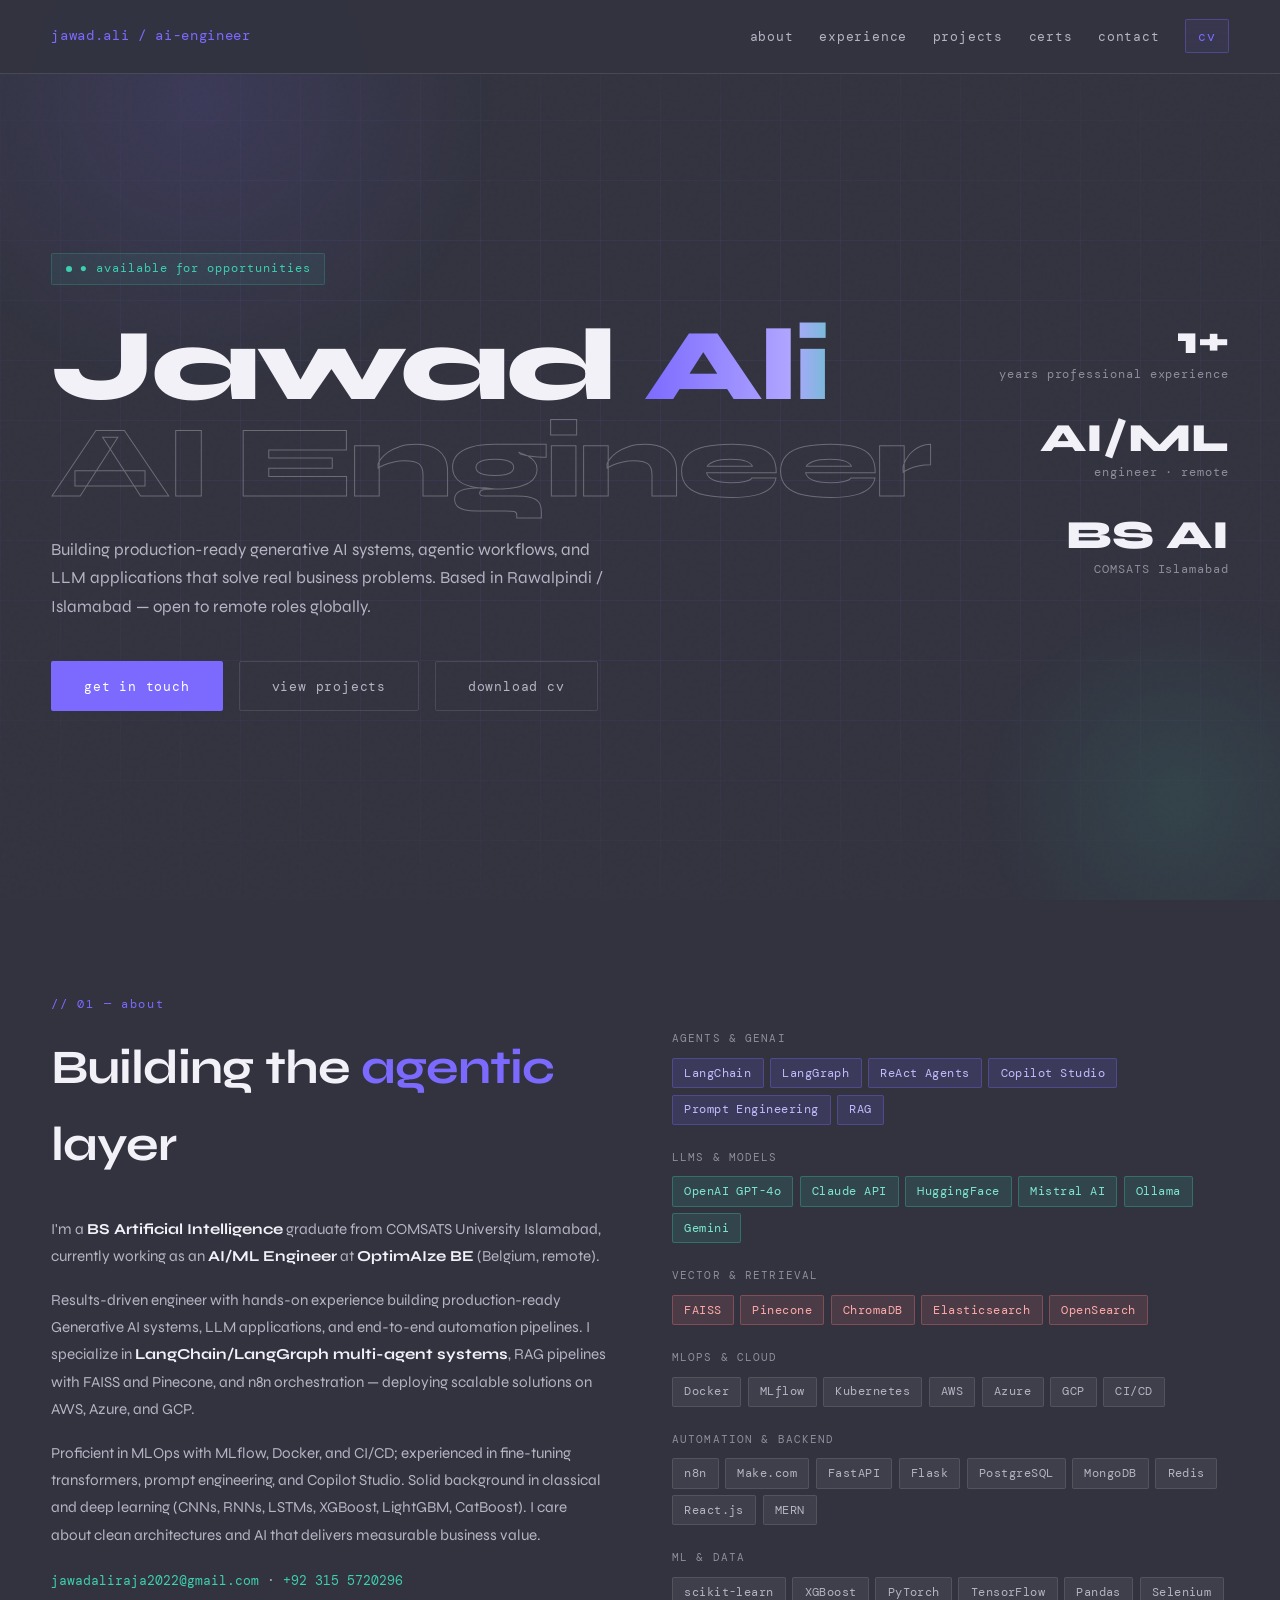
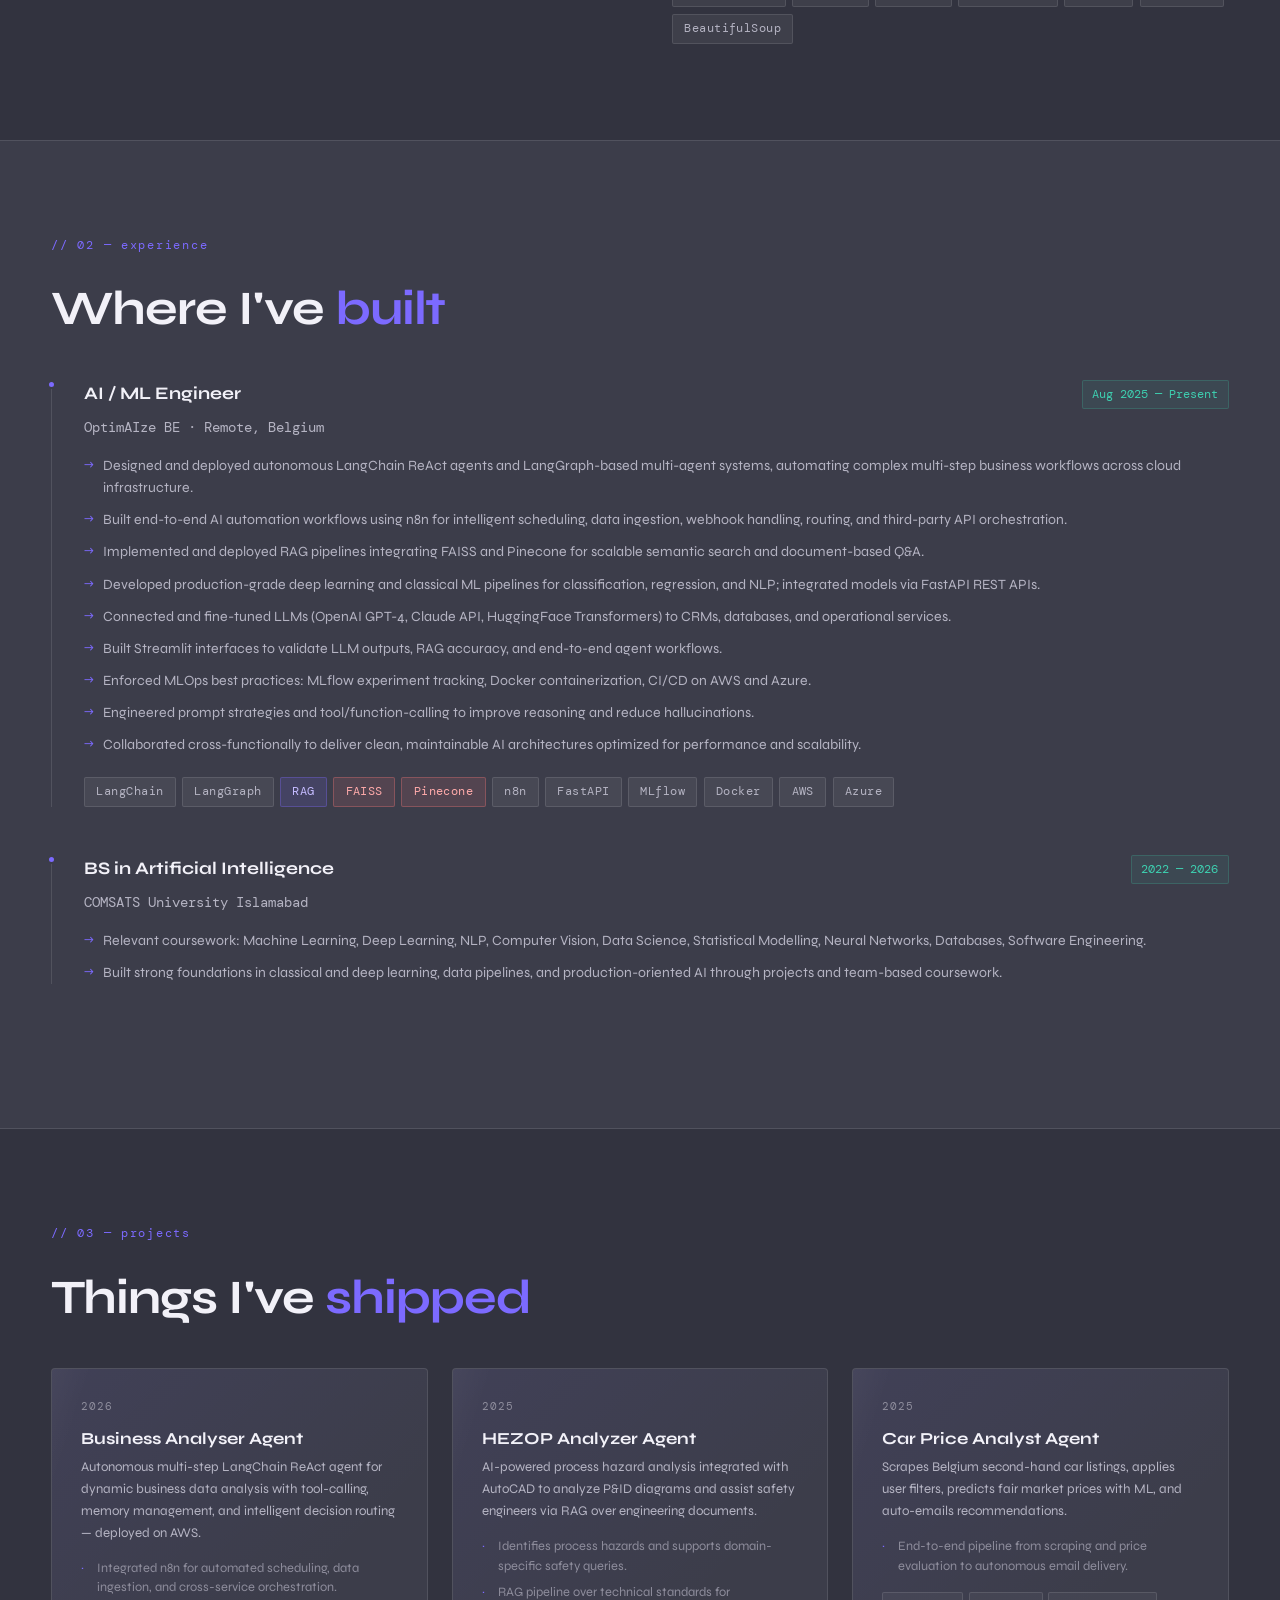
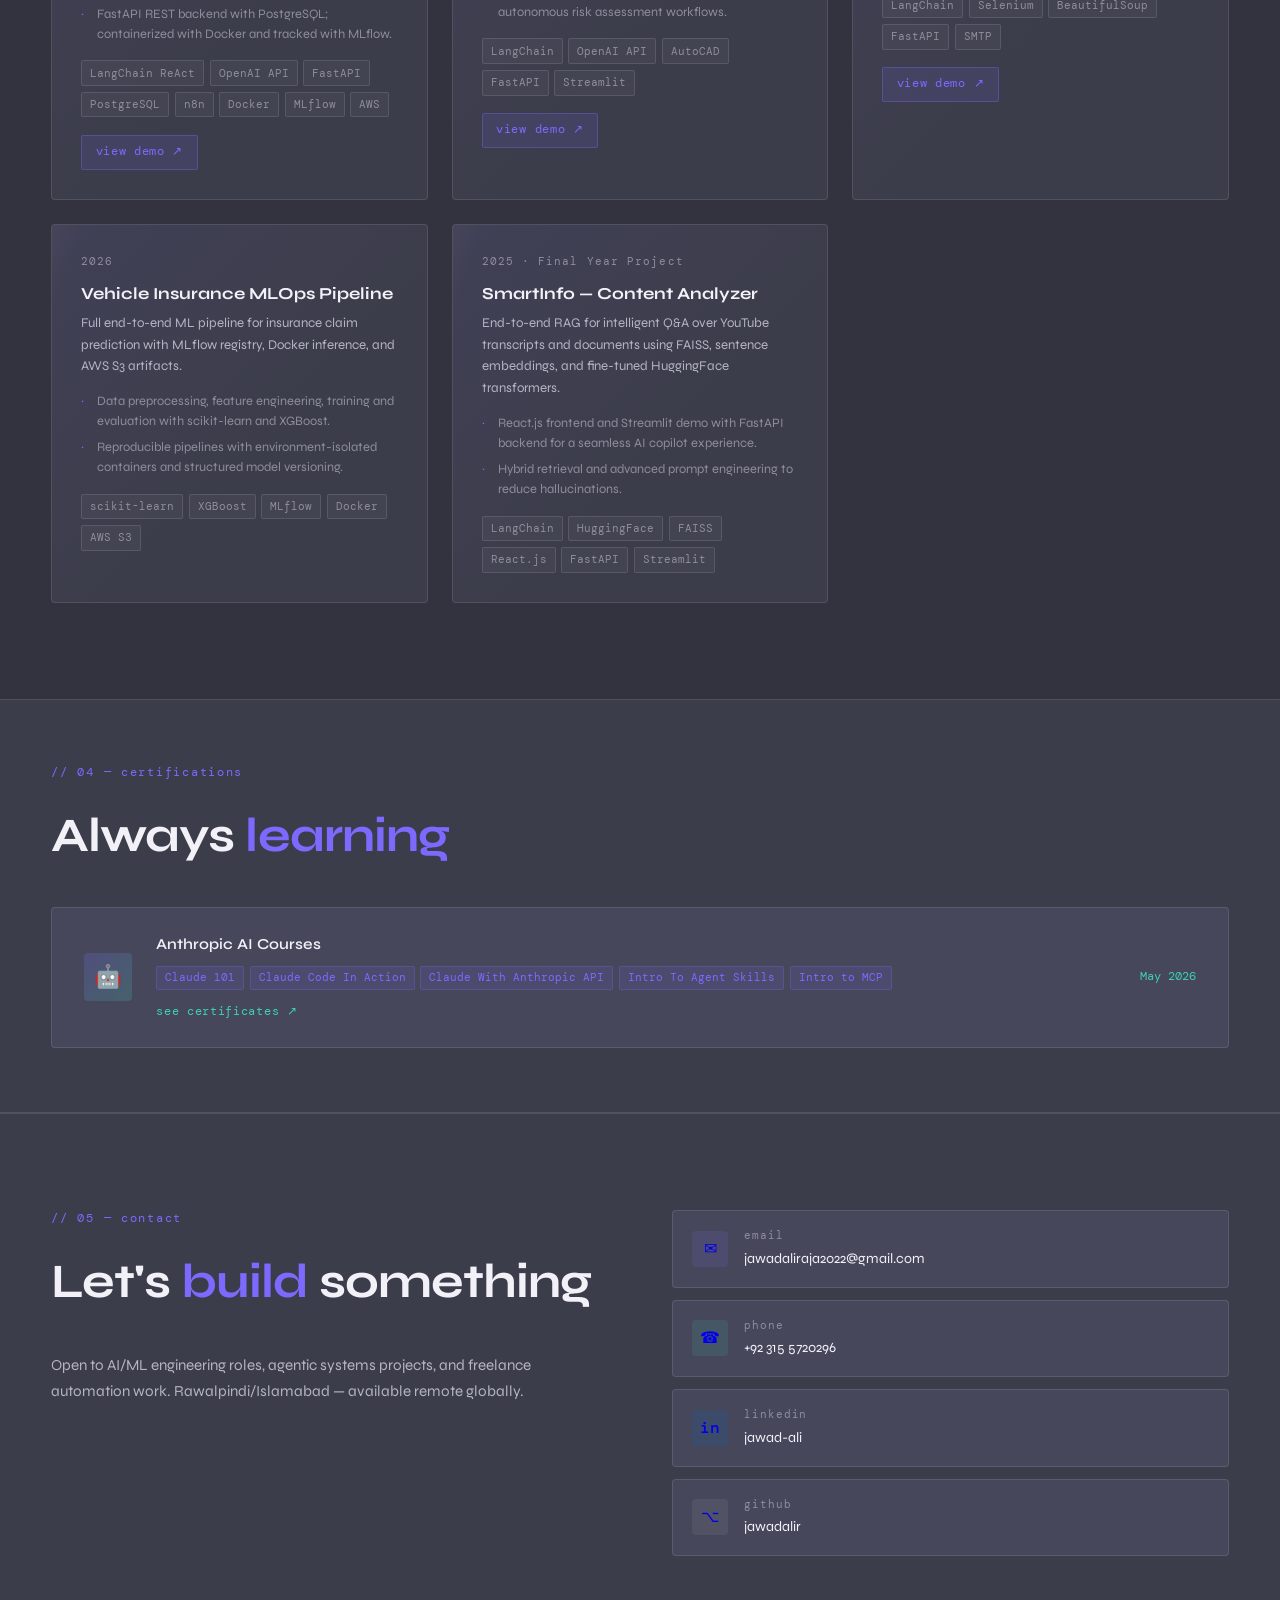
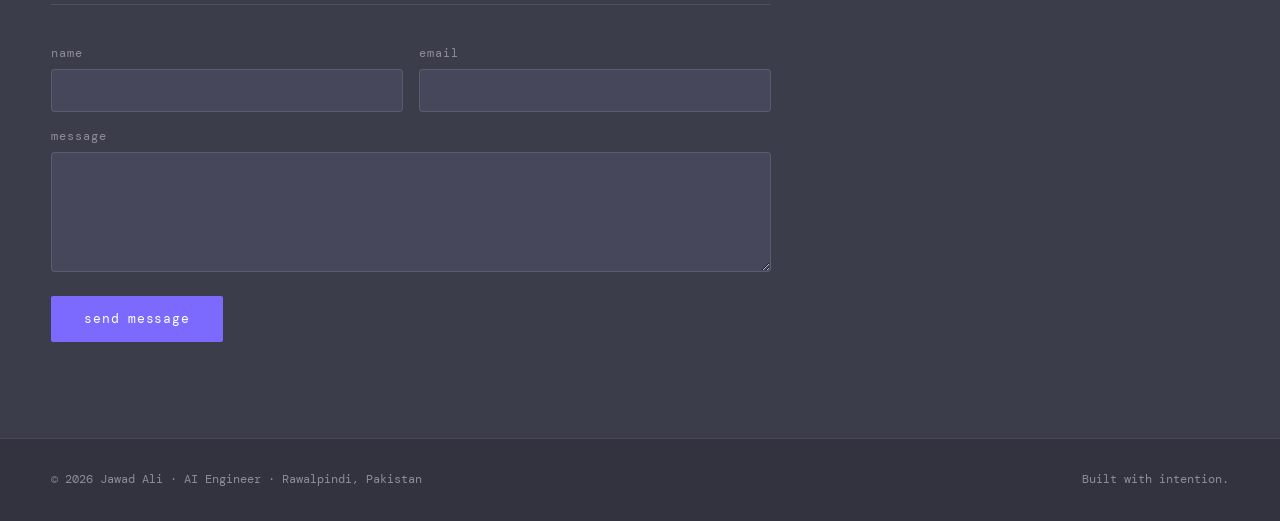
==== commit 29bc6ecb: "Added project links" ====
--- a/index.html
+++ b/index.html
@@ -47,15 +47,15 @@
       <div class="hero-stats">
         <div class="stat">
           <span class="stat-num">1+</span>
-          <span class="stat-label">years production AI</span>
+          <span class="stat-label">years professional experience</span>
         </div>
         <div class="stat">
-          <span class="stat-num">5+</span>
-          <span class="stat-label">AI agents shipped</span>
+          <span class="stat-num">AI/ML</span>
+          <span class="stat-label">engineer · remote</span>
         </div>
         <div class="stat">
-          <span class="stat-num">3</span>
-          <span class="stat-label">cloud platforms</span>
+          <span class="stat-num">BS AI</span>
+          <span class="stat-label">COMSATS Islamabad</span>
         </div>
       </div>
     </section>
@@ -228,6 +228,7 @@
             <span class="stack-tag">MLflow</span>
             <span class="stack-tag">AWS</span>
           </div>
+          <a href="https://www.linkedin.com/feed/update/urn:li:activity:7454801718699229184" class="project-demo-link" target="_blank" rel="noopener noreferrer">view demo ↗</a>
         </article>
 
         <article class="project-card reveal">
@@ -245,6 +246,7 @@
             <span class="stack-tag">FastAPI</span>
             <span class="stack-tag">Streamlit</span>
           </div>
+          <a href="https://www.linkedin.com/feed/update/urn:li:activity:7445138185623437312" class="project-demo-link" target="_blank" rel="noopener noreferrer">view demo ↗</a>
         </article>
 
         <article class="project-card reveal">
@@ -261,6 +263,7 @@
             <span class="stack-tag">FastAPI</span>
             <span class="stack-tag">SMTP</span>
           </div>
+          <a href="https://www.linkedin.com/feed/update/urn:li:activity:7447970369195655170" class="project-demo-link" target="_blank" rel="noopener noreferrer">view demo ↗</a>
         </article>
 
         <article class="project-card reveal">
@@ -305,7 +308,7 @@
     <section id="certifications" class="page-section page-section--surface page-section--compact">
       <span class="section-tag">// 04 — certifications</span>
       <h2>Always <span class="accent-text">learning</span></h2>
-      <div class="cert-card reveal">
+      <a href="https://drive.google.com/drive/folders/17HM3awnDXd3T_em7kijMaKWCw80DY4jO?usp=drive_link" class="cert-card reveal" target="_blank" rel="noopener noreferrer">
         <div class="cert-icon" aria-hidden="true">🤖</div>
         <div class="cert-body">
           <h3>Anthropic AI Courses</h3>
@@ -316,9 +319,10 @@
             <span>Intro To Agent Skills</span>
             <span>Intro to MCP</span>
           </div>
+          <span class="cert-view-link">see certificates ↗</span>
         </div>
         <span class="cert-date">May 2026</span>
-      </div>
+      </a>
     </section>
 
     <!-- Contact -->
--- a/style.css
+++ b/style.css
@@ -1,14 +1,14 @@
 :root {
-  --bg: #0a0a0f;
-  --surface: #111118;
-  --surface2: #18181f;
-  --border: rgba(255, 255, 255, 0.07);
+  --bg: #32333f;
+  --surface: #3c3d4a;
+  --surface2: #46475a;
+  --border: rgba(255, 255, 255, 0.11);
   --accent: #7c6aff;
   --accent2: #3ecfb0;
-  --accent3: #ff6b6b;
-  --text: #f0eff8;
-  --muted: #8a899a;
-  --dim: #4a4958;
+  --accent3: #ff7b7b;
+  --text: #f2f1f8;
+  --muted: #b5b4c3;
+  --dim: #8e8d9c;
   --mono: "DM Mono", monospace;
   --display: "Syne", sans-serif;
 }
@@ -42,7 +42,7 @@
   background-image: url("data:image/svg+xml,%3Csvg viewBox='0 0 256 256' xmlns='http://www.w3.org/2000/svg'%3E%3Cfilter id='noise'%3E%3CfeTurbulence type='fractalNoise' baseFrequency='0.9' numOctaves='4' stitchTiles='stitch'/%3E%3C/filter%3E%3Crect width='100%25' height='100%25' filter='url(%23noise)' opacity='0.04'/%3E%3C/svg%3E");
   pointer-events: none;
   z-index: 0;
-  opacity: 0.5;
+  opacity: 0.4;
 }
 
 main,
@@ -54,6 +54,93 @@
 
 .accent-text {
   color: var(--accent);
+}
+
+/* ── Animations ── */
+@keyframes fadeInUp {
+  from {
+    opacity: 0;
+    transform: translateY(28px);
+  }
+  to {
+    opacity: 1;
+    transform: translateY(0);
+  }
+}
+
+@keyframes fadeIn {
+  from { opacity: 0; }
+  to { opacity: 1; }
+}
+
+@keyframes slideDown {
+  from {
+    opacity: 0;
+    transform: translateY(-16px);
+  }
+  to {
+    opacity: 1;
+    transform: translateY(0);
+  }
+}
+
+@keyframes floatGlow {
+  0%, 100% { transform: translate(0, 0) scale(1); }
+  50% { transform: translate(24px, -18px) scale(1.05); }
+}
+
+@keyframes floatGlowAlt {
+  0%, 100% { transform: translate(0, 0) scale(1); }
+  50% { transform: translate(-20px, 16px) scale(1.08); }
+}
+
+@keyframes gridDrift {
+  0% { background-position: 0 0, 0 0; }
+  100% { background-position: 60px 60px, 60px 60px; }
+}
+
+@keyframes shimmer {
+  0% { background-position: 200% center; }
+  100% { background-position: -200% center; }
+}
+
+@keyframes pulseDot {
+  0%, 100% {
+    box-shadow: 0 0 0 0 rgba(124, 106, 255, 0.45);
+  }
+  50% {
+    box-shadow: 0 0 0 6px rgba(124, 106, 255, 0);
+  }
+}
+
+@keyframes cardShine {
+  0% { transform: translateX(-120%) skewX(-18deg); }
+  100% { transform: translateX(220%) skewX(-18deg); }
+}
+
+@keyframes statFade {
+  from {
+    opacity: 0;
+    transform: translateX(20px);
+  }
+  to {
+    opacity: 1;
+    transform: translateX(0);
+  }
+}
+
+@media (prefers-reduced-motion: reduce) {
+  *,
+  *::before,
+  *::after {
+    animation-duration: 0.01ms !important;
+    animation-iteration-count: 1 !important;
+    transition-duration: 0.01ms !important;
+  }
+
+  html {
+    scroll-behavior: auto;
+  }
 }
 
 /* ── Nav ── */
@@ -69,7 +156,14 @@
   align-items: center;
   border-bottom: 1px solid var(--border);
   backdrop-filter: blur(20px);
-  background: rgba(10, 10, 15, 0.85);
+  background: rgba(50, 51, 63, 0.92);
+  animation: slideDown 0.6s ease backwards;
+  transition: box-shadow 0.3s ease, border-color 0.3s ease;
+}
+
+.navbar.is-scrolled {
+  box-shadow: 0 8px 32px rgba(0, 0, 0, 0.22);
+  border-bottom-color: rgba(124, 106, 255, 0.2);
 }
 
 .nav-logo {
@@ -92,7 +186,26 @@
   font-size: 0.82rem;
   font-family: var(--mono);
   letter-spacing: 0.06em;
-  transition: color 0.2s;
+  transition: color 0.25s ease;
+  position: relative;
+}
+
+.nav-links a:not(.nav-cta)::after {
+  content: "";
+  position: absolute;
+  left: 0;
+  bottom: -4px;
+  width: 100%;
+  height: 1px;
+  background: var(--accent);
+  transform: scaleX(0);
+  transform-origin: right;
+  transition: transform 0.3s ease;
+}
+
+.nav-links a:not(.nav-cta):hover::after {
+  transform: scaleX(1);
+  transform-origin: left;
 }
 
 .nav-links a:hover {
@@ -105,11 +218,14 @@
   border-radius: 2px;
   color: var(--accent) !important;
   background: rgba(124, 106, 255, 0.08);
+  transition: background 0.25s ease, color 0.25s ease, transform 0.25s ease, box-shadow 0.25s ease !important;
 }
 
 .nav-cta:hover {
   background: rgba(124, 106, 255, 0.18) !important;
   color: var(--text) !important;
+  transform: translateY(-1px);
+  box-shadow: 0 4px 16px rgba(124, 106, 255, 0.2);
 }
 
 /* ── Hero ── */
@@ -126,10 +242,11 @@
   position: absolute;
   inset: 0;
   background-image:
-    linear-gradient(rgba(124, 106, 255, 0.06) 1px, transparent 1px),
-    linear-gradient(90deg, rgba(124, 106, 255, 0.06) 1px, transparent 1px);
+    linear-gradient(rgba(124, 106, 255, 0.08) 1px, transparent 1px),
+    linear-gradient(90deg, rgba(124, 106, 255, 0.08) 1px, transparent 1px);
   background-size: 60px 60px;
   mask-image: radial-gradient(ellipse 80% 60% at 50% 50%, black 40%, transparent 100%);
+  animation: gridDrift 28s linear infinite;
 }
 
 .hero-glow {
@@ -138,8 +255,9 @@
   left: -100px;
   width: 600px;
   height: 600px;
-  background: radial-gradient(circle, rgba(124, 106, 255, 0.15) 0%, transparent 70%);
+  background: radial-gradient(circle, rgba(124, 106, 255, 0.13) 0%, transparent 70%);
   pointer-events: none;
+  animation: floatGlow 12s ease-in-out infinite;
 }
 
 .hero-glow2 {
@@ -150,6 +268,7 @@
   height: 400px;
   background: radial-gradient(circle, rgba(62, 207, 176, 0.1) 0%, transparent 70%);
   pointer-events: none;
+  animation: floatGlowAlt 14s ease-in-out infinite;
 }
 
 .hero-content {
@@ -171,6 +290,8 @@
   border-radius: 2px;
   margin-bottom: 2rem;
   letter-spacing: 0.08em;
+  animation: fadeInUp 0.7s ease backwards;
+  animation-delay: 0.1s;
 }
 
 .hero-badge::before {
@@ -204,12 +325,32 @@
 .hero h1 .line1 {
   display: block;
   color: var(--text);
+  animation: fadeInUp 0.8s ease backwards;
+  animation-delay: 0.25s;
+}
+
+.hero h1 .line1 .accent-text {
+  background: linear-gradient(
+    90deg,
+    var(--accent) 0%,
+    #b0a6ff 40%,
+    var(--accent2) 60%,
+    var(--accent) 100%
+  );
+  background-size: 200% auto;
+  -webkit-background-clip: text;
+  background-clip: text;
+  color: transparent;
+  animation: fadeInUp 0.8s ease backwards, shimmer 6s linear infinite;
+  animation-delay: 0.25s, 0s;
 }
 
 .hero h1 .line2 {
   display: block;
   color: transparent;
-  -webkit-text-stroke: 1px rgba(255, 255, 255, 0.2);
+  -webkit-text-stroke: 1px rgba(255, 255, 255, 0.28);
+  animation: fadeInUp 0.8s ease backwards;
+  animation-delay: 0.4s;
 }
 
 .hero-desc {
@@ -219,12 +360,16 @@
   line-height: 1.7;
   margin-bottom: 2.5rem;
   font-weight: 400;
+  animation: fadeInUp 0.8s ease backwards;
+  animation-delay: 0.55s;
 }
 
 .hero-cta {
   display: flex;
   gap: 1rem;
   flex-wrap: wrap;
+  animation: fadeInUp 0.8s ease backwards;
+  animation-delay: 0.7s;
 }
 
 .btn-primary {
@@ -237,7 +382,7 @@
   font-size: 0.82rem;
   letter-spacing: 0.06em;
   border-radius: 2px;
-  transition: all 0.2s;
+  transition: all 0.25s ease;
   border: 1px solid transparent;
   cursor: pointer;
 }
@@ -246,6 +391,12 @@
   background: transparent;
   border-color: var(--accent);
   color: var(--accent);
+  transform: translateY(-2px);
+  box-shadow: 0 6px 20px rgba(124, 106, 255, 0.25);
+}
+
+.btn-primary:active {
+  transform: translateY(0);
 }
 
 .btn-secondary {
@@ -259,12 +410,13 @@
   letter-spacing: 0.06em;
   border: 1px solid var(--border);
   border-radius: 2px;
-  transition: all 0.2s;
+  transition: all 0.25s ease;
 }
 
 .btn-secondary:hover {
   border-color: var(--muted);
   color: var(--text);
+  transform: translateY(-2px);
 }
 
 .hero-stats {
@@ -277,6 +429,10 @@
   gap: 2rem;
   z-index: 1;
 }
+
+.hero-stats .stat:nth-child(1) { animation: statFade 0.7s ease backwards; animation-delay: 0.85s; }
+.hero-stats .stat:nth-child(2) { animation: statFade 0.7s ease backwards; animation-delay: 1s; }
+.hero-stats .stat:nth-child(3) { animation: statFade 0.7s ease backwards; animation-delay: 1.15s; }
 
 .stat {
   text-align: right;
@@ -328,6 +484,15 @@
   margin-bottom: 2rem;
 }
 
+.page-section > .section-tag,
+.page-section > h2 {
+  animation: fadeInUp 0.7s ease backwards;
+}
+
+.page-section > h2 {
+  animation-delay: 0.08s;
+}
+
 /* ── About ── */
 .about-grid {
   display: grid;
@@ -394,28 +559,34 @@
   border-radius: 2px;
   letter-spacing: 0.04em;
   border: 1px solid;
+  transition: transform 0.25s ease, box-shadow 0.25s ease;
+}
+
+.tag:hover {
+  transform: translateY(-2px);
+  box-shadow: 0 4px 12px rgba(0, 0, 0, 0.15);
 }
 
 .tag.purple {
-  background: rgba(124, 106, 255, 0.1);
-  border-color: rgba(124, 106, 255, 0.3);
-  color: #b0a6ff;
+  background: rgba(124, 106, 255, 0.14);
+  border-color: rgba(124, 106, 255, 0.32);
+  color: #c4bbff;
 }
 
 .tag.teal {
-  background: rgba(62, 207, 176, 0.08);
-  border-color: rgba(62, 207, 176, 0.25);
-  color: #6edfc8;
+  background: rgba(62, 207, 176, 0.12);
+  border-color: rgba(62, 207, 176, 0.3);
+  color: #7ee8d0;
 }
 
 .tag.coral {
-  background: rgba(255, 107, 107, 0.08);
-  border-color: rgba(255, 107, 107, 0.25);
-  color: #ff9090;
+  background: rgba(255, 123, 123, 0.12);
+  border-color: rgba(255, 123, 123, 0.3);
+  color: #ffaaaa;
 }
 
 .tag.gray {
-  background: rgba(255, 255, 255, 0.04);
+  background: rgba(255, 255, 255, 0.06);
   border-color: var(--border);
   color: var(--muted);
 }
@@ -438,6 +609,15 @@
   border-radius: 50%;
   background: var(--accent);
   border: 2px solid var(--bg);
+  transition: transform 0.3s ease;
+}
+
+.exp-item.visible::before {
+  animation: pulseDot 2.5s ease infinite;
+}
+
+.exp-item.visible:hover::before {
+  transform: scale(1.25);
 }
 
 .page-section--surface .exp-item::before {
@@ -519,19 +699,42 @@
   padding: 1.8rem;
   position: relative;
   overflow: hidden;
-  transition: border-color 0.3s, transform 0.2s;
+  transition: border-color 0.35s ease, transform 0.35s ease, box-shadow 0.35s ease;
+}
+
+.project-card::before {
+  content: "";
+  position: absolute;
+  top: 0;
+  left: 0;
+  width: 40%;
+  height: 100%;
+  background: linear-gradient(
+    90deg,
+    transparent,
+    rgba(255, 255, 255, 0.06),
+    transparent
+  );
+  transform: translateX(-120%) skewX(-18deg);
+  pointer-events: none;
+  z-index: 2;
+}
+
+.project-card:hover::before {
+  animation: cardShine 0.75s ease forwards;
 }
 
 .project-card:hover {
-  border-color: rgba(124, 106, 255, 0.4);
-  transform: translateY(-2px);
+  border-color: rgba(124, 106, 255, 0.42);
+  transform: translateY(-6px);
+  box-shadow: 0 12px 36px rgba(0, 0, 0, 0.22);
 }
 
 .project-card::after {
   content: "";
   position: absolute;
   inset: 0;
-  background: linear-gradient(135deg, rgba(124, 106, 255, 0.04) 0%, transparent 60%);
+  background: linear-gradient(135deg, rgba(124, 106, 255, 0.07) 0%, transparent 60%);
   pointer-events: none;
 }
 
@@ -605,6 +808,31 @@
   color: var(--dim);
 }
 
+.project-demo-link {
+  display: inline-flex;
+  align-items: center;
+  margin-top: 1.1rem;
+  padding: 0.45rem 0.85rem;
+  font-family: var(--mono);
+  font-size: 0.72rem;
+  letter-spacing: 0.06em;
+  color: var(--accent);
+  text-decoration: none;
+  border: 1px solid rgba(124, 106, 255, 0.32);
+  border-radius: 2px;
+  background: rgba(124, 106, 255, 0.12);
+  position: relative;
+  z-index: 2;
+  transition: background 0.25s ease, border-color 0.25s ease, color 0.25s ease, transform 0.25s ease;
+}
+
+.project-demo-link:hover {
+  background: rgba(124, 106, 255, 0.2);
+  border-color: rgba(124, 106, 255, 0.52);
+  color: #d4ccff;
+  transform: translateX(4px);
+}
+
 /* ── Certifications ── */
 .cert-card {
   background: var(--surface2);
@@ -615,6 +843,15 @@
   align-items: center;
   gap: 1.5rem;
   flex-wrap: wrap;
+  text-decoration: none;
+  color: inherit;
+  transition: border-color 0.35s ease, box-shadow 0.35s ease, transform 0.35s ease;
+}
+
+.cert-card:hover {
+  border-color: rgba(124, 106, 255, 0.42);
+  box-shadow: 0 12px 36px rgba(0, 0, 0, 0.22);
+  transform: translateY(-4px) scale(1.01);
 }
 
 .cert-icon {
@@ -627,6 +864,11 @@
   justify-content: center;
   font-size: 1.4rem;
   flex-shrink: 0;
+  transition: transform 0.35s ease;
+}
+
+.cert-card:hover .cert-icon {
+  transform: rotate(-8deg) scale(1.08);
 }
 
 .cert-body {
@@ -651,10 +893,25 @@
   font-family: var(--mono);
   font-size: 0.68rem;
   color: var(--accent);
-  background: rgba(124, 106, 255, 0.08);
-  border: 1px solid rgba(124, 106, 255, 0.2);
+  background: rgba(124, 106, 255, 0.12);
+  border: 1px solid rgba(124, 106, 255, 0.24);
   padding: 0.15rem 0.5rem;
   border-radius: 2px;
+}
+
+.cert-view-link {
+  display: inline-block;
+  margin-top: 0.85rem;
+  font-family: var(--mono);
+  font-size: 0.72rem;
+  letter-spacing: 0.06em;
+  color: var(--accent2);
+  transition: transform 0.25s ease, color 0.25s ease;
+}
+
+.cert-card:hover .cert-view-link {
+  transform: translateX(4px);
+  color: #7ee8d0;
 }
 
 .cert-date {
@@ -701,11 +958,13 @@
   border: 1px solid var(--border);
   border-radius: 4px;
   text-decoration: none;
-  transition: border-color 0.2s;
+  transition: border-color 0.3s ease, transform 0.3s ease, box-shadow 0.3s ease;
 }
 
 .contact-link:hover {
   border-color: var(--accent);
+  transform: translateX(6px);
+  box-shadow: -4px 4px 20px rgba(0, 0, 0, 0.15);
 }
 
 .contact-link-icon {
@@ -719,6 +978,11 @@
   flex-shrink: 0;
   font-family: var(--mono);
   font-weight: 500;
+  transition: transform 0.3s ease;
+}
+
+.contact-link:hover .contact-link-icon {
+  transform: scale(1.1);
 }
 
 .contact-link-icon.gh { background: rgba(255, 255, 255, 0.06); }
@@ -778,12 +1042,15 @@
   color: var(--text);
   font-family: var(--mono);
   font-size: 0.85rem;
+  transition: border-color 0.25s ease, box-shadow 0.25s ease, transform 0.25s ease;
 }
 
 input:focus,
 textarea:focus {
   outline: none;
   border-color: rgba(124, 106, 255, 0.5);
+  box-shadow: 0 0 0 3px rgba(124, 106, 255, 0.12);
+  transform: translateY(-1px);
 }
 
 textarea {
@@ -811,14 +1078,30 @@
 /* ── Scroll reveal ── */
 .reveal {
   opacity: 0;
-  transform: translateY(24px);
-  transition: opacity 0.6s ease, transform 0.6s ease;
+  transform: translateY(28px);
+  transition: opacity 0.65s cubic-bezier(0.22, 1, 0.36, 1), transform 0.65s cubic-bezier(0.22, 1, 0.36, 1);
 }
 
 .reveal.visible {
   opacity: 1;
   transform: none;
 }
+
+.projects-grid .reveal.visible:nth-child(1) { transition-delay: 0.05s; }
+.projects-grid .reveal.visible:nth-child(2) { transition-delay: 0.12s; }
+.projects-grid .reveal.visible:nth-child(3) { transition-delay: 0.19s; }
+.projects-grid .reveal.visible:nth-child(4) { transition-delay: 0.26s; }
+.projects-grid .reveal.visible:nth-child(5) { transition-delay: 0.33s; }
+
+.skills-cluster .reveal.visible,
+.skills-cluster > div {
+  transition-delay: calc(var(--i, 0) * 0.06s);
+}
+
+.contact-links .reveal.visible:nth-child(1) { transition-delay: 0.05s; }
+.contact-links .reveal.visible:nth-child(2) { transition-delay: 0.12s; }
+.contact-links .reveal.visible:nth-child(3) { transition-delay: 0.19s; }
+.contact-links .reveal.visible:nth-child(4) { transition-delay: 0.26s; }
 
 /* ── Responsive ── */
 @media (max-width: 1024px) {
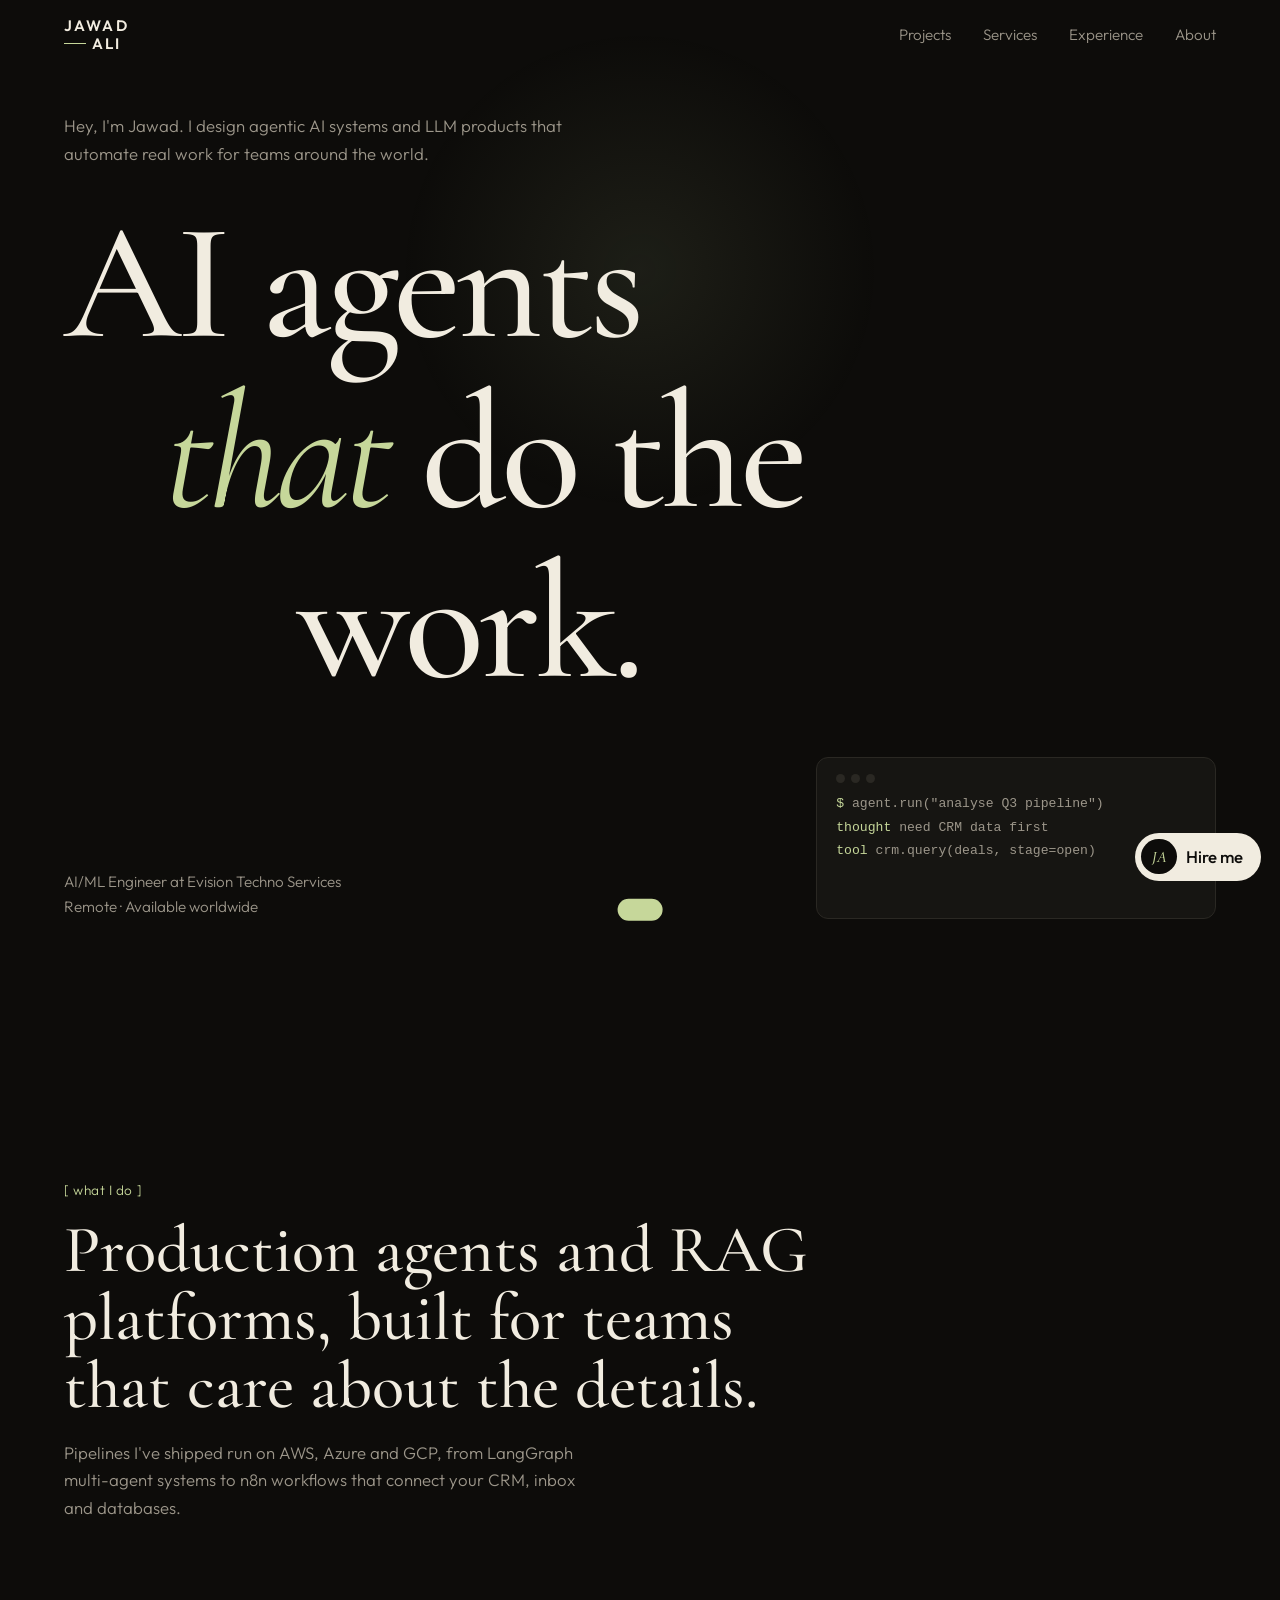
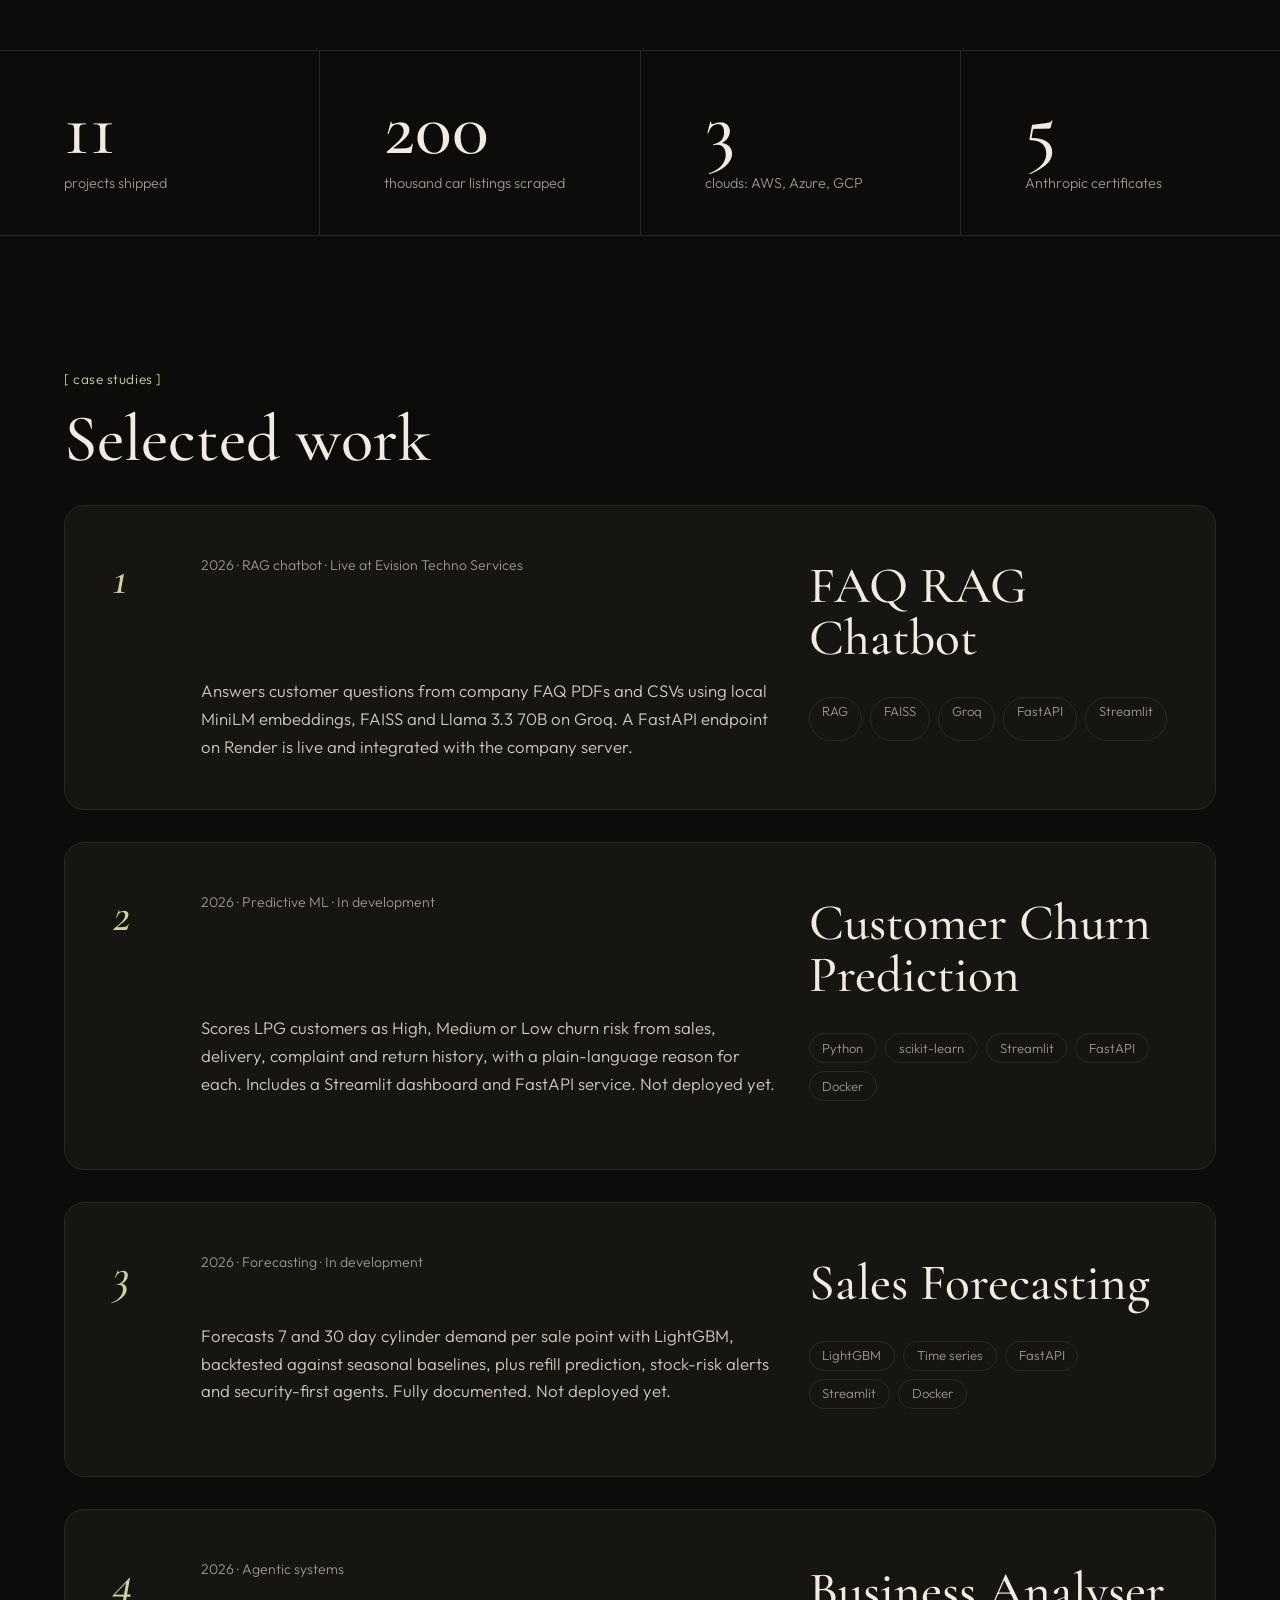
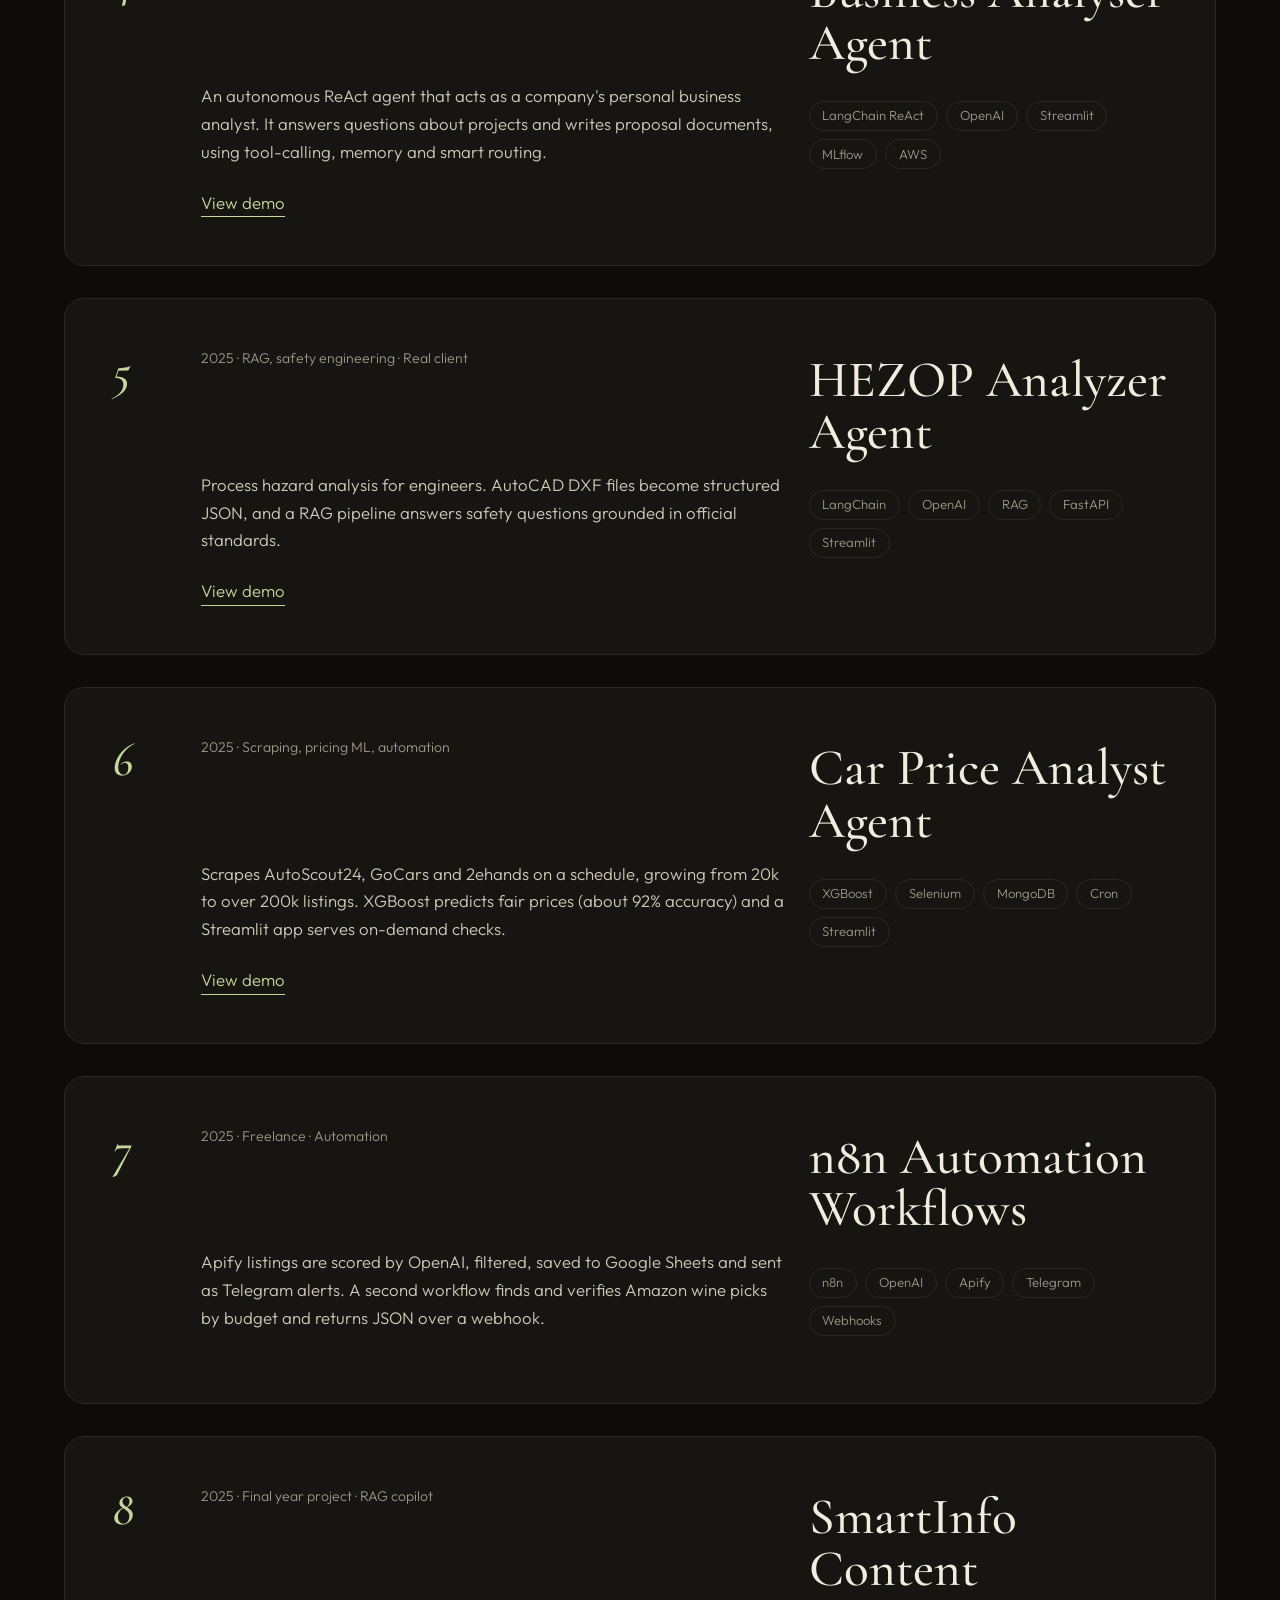
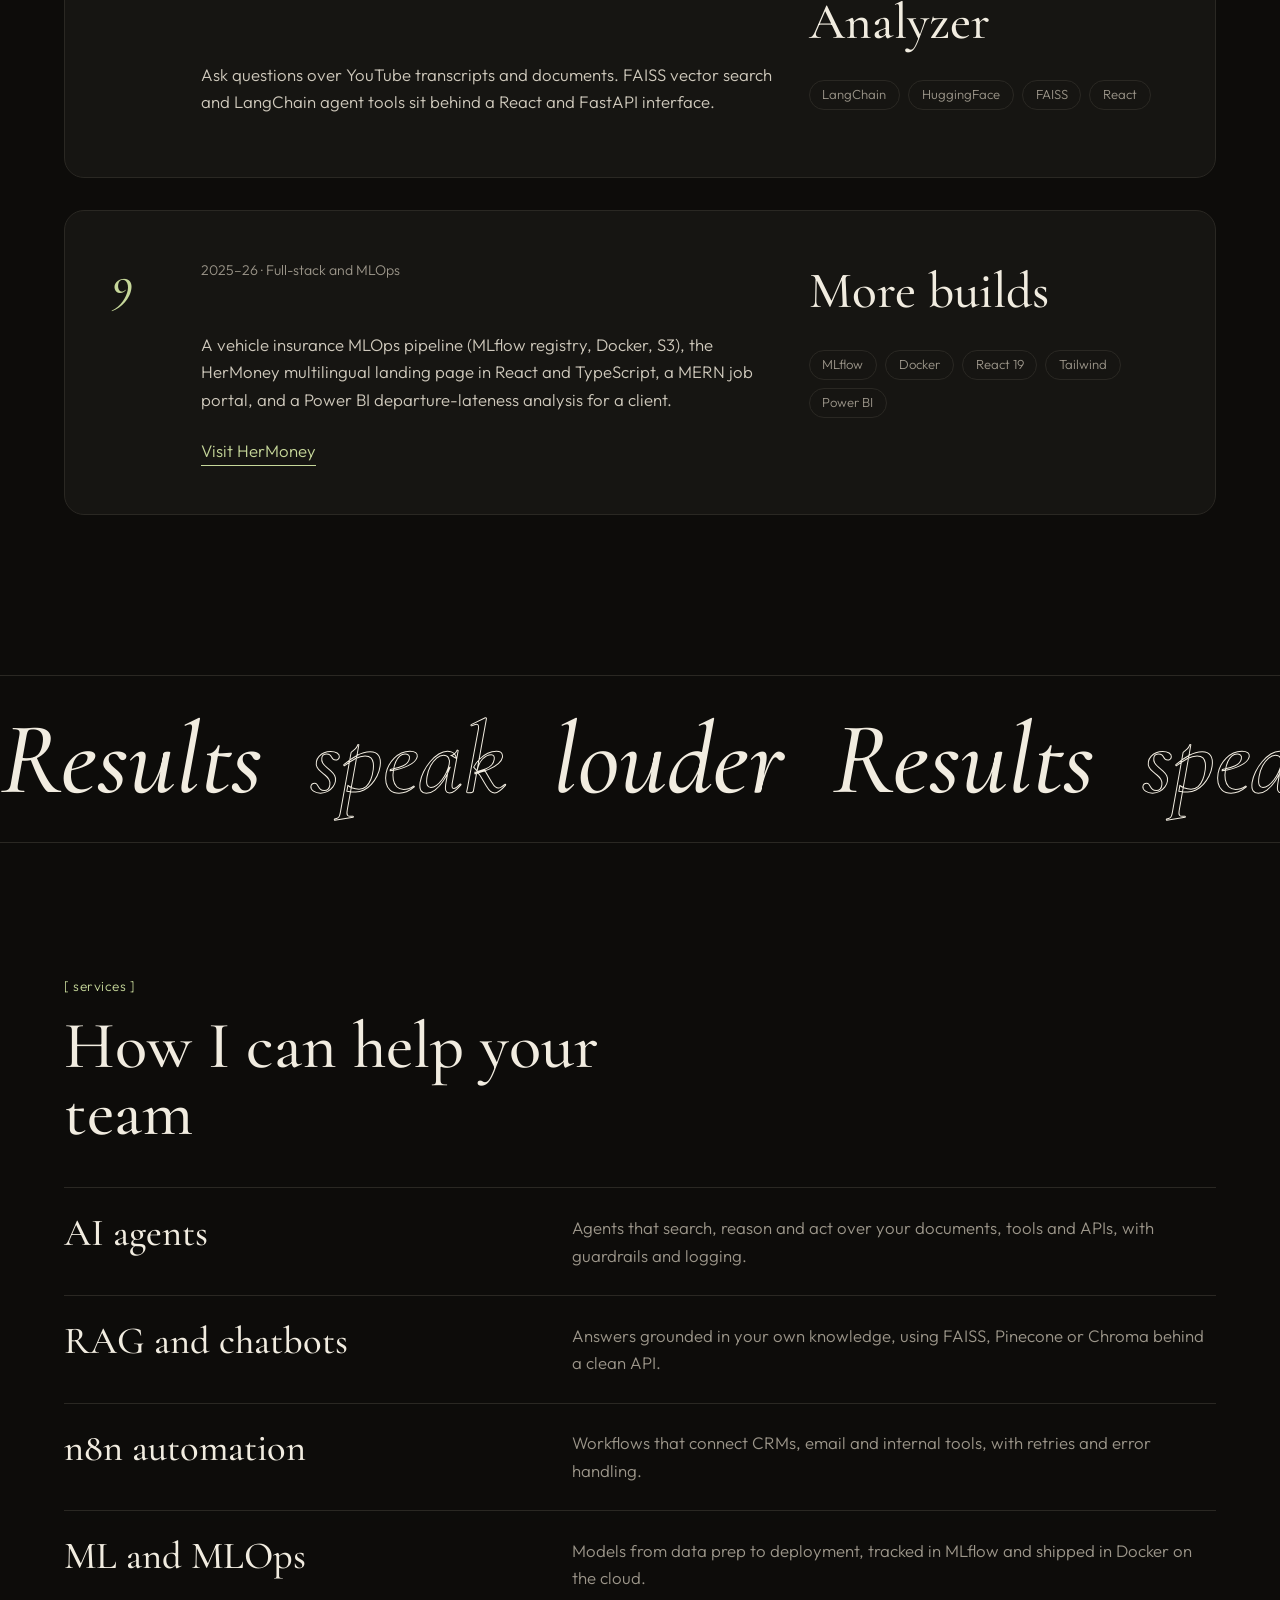
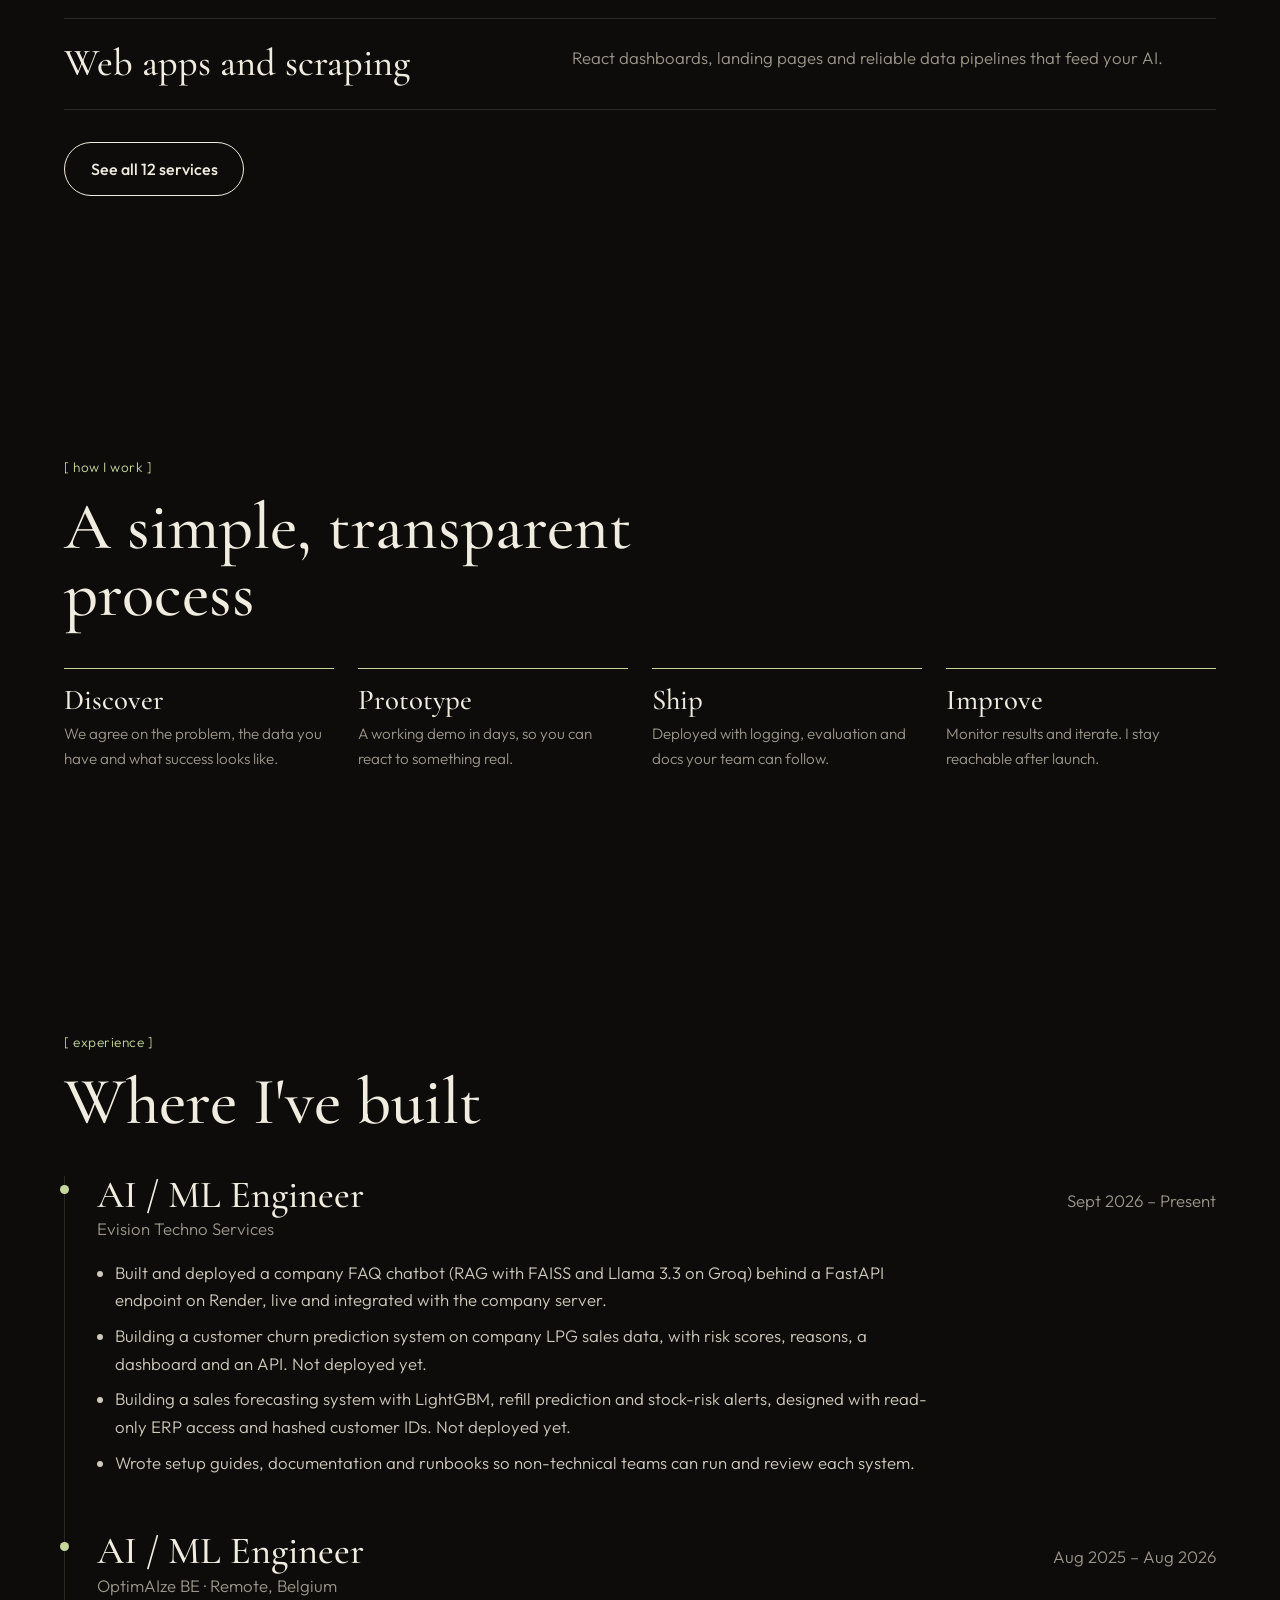
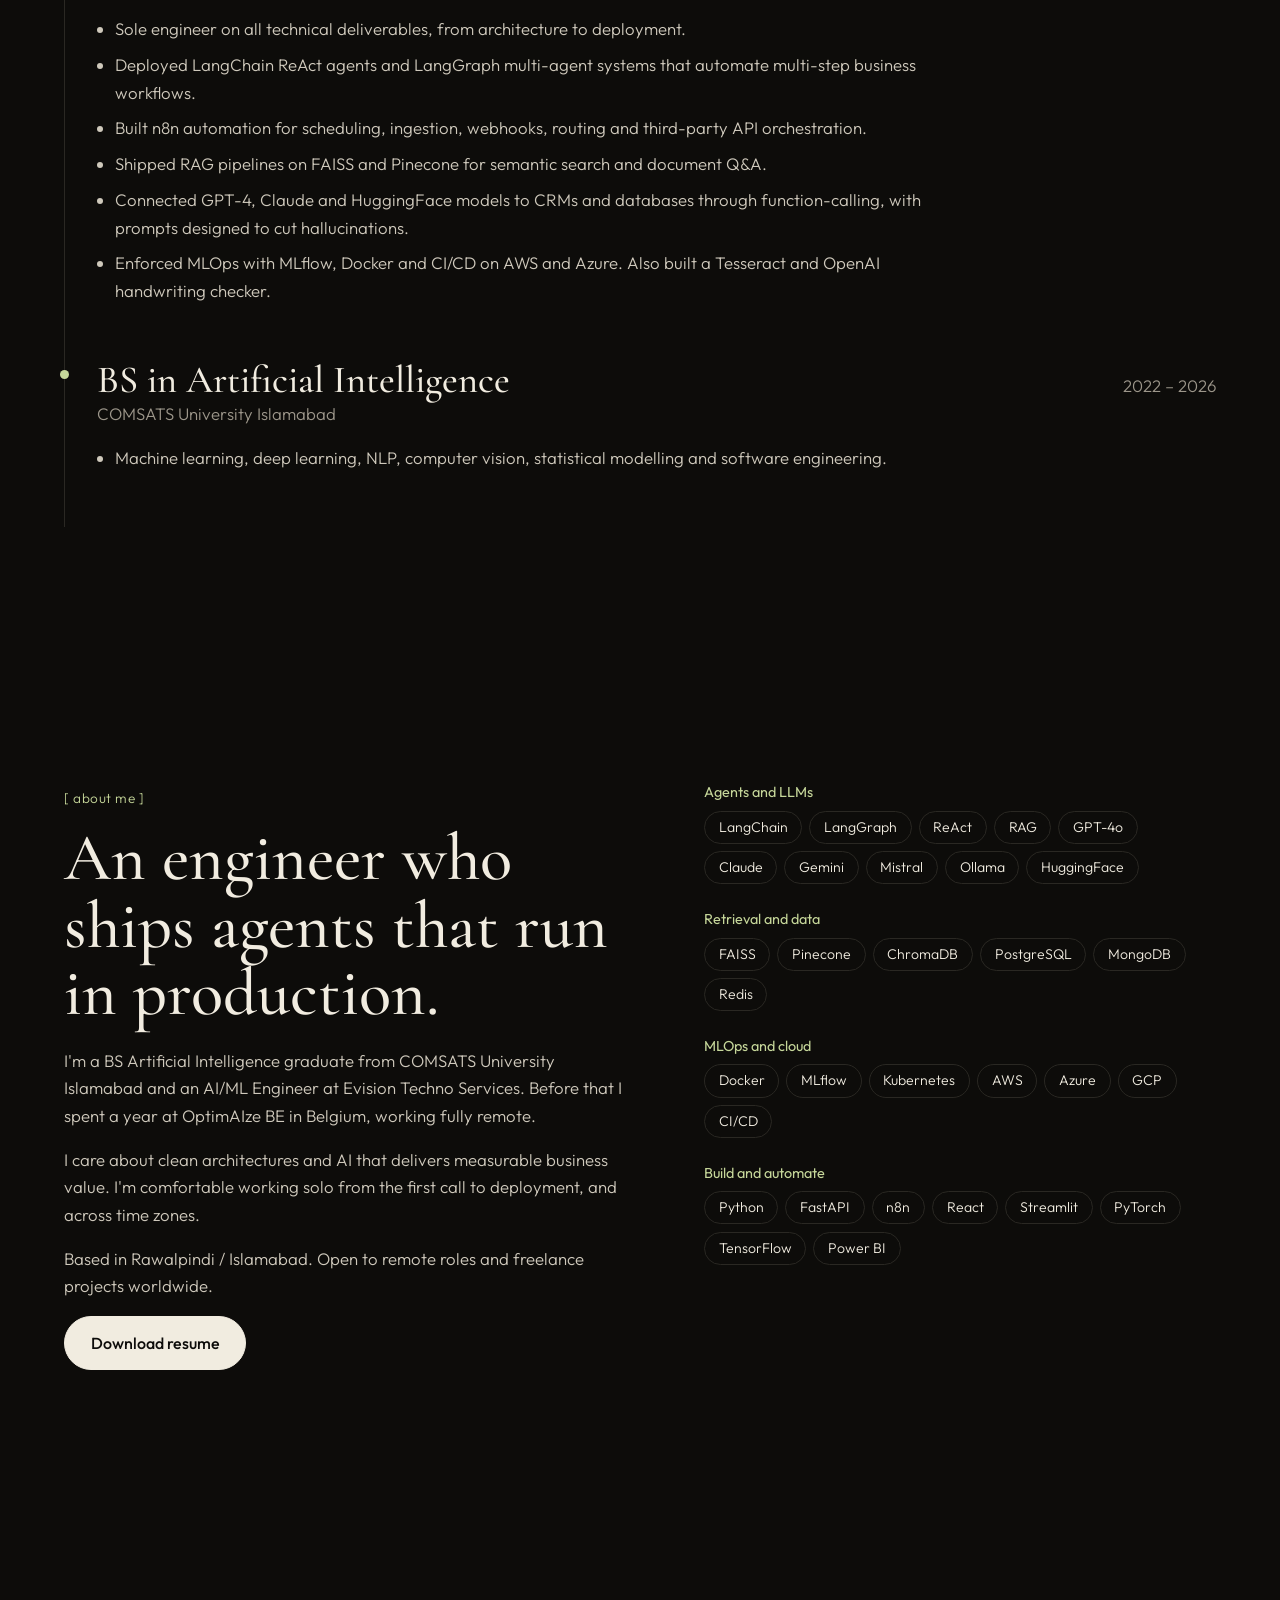
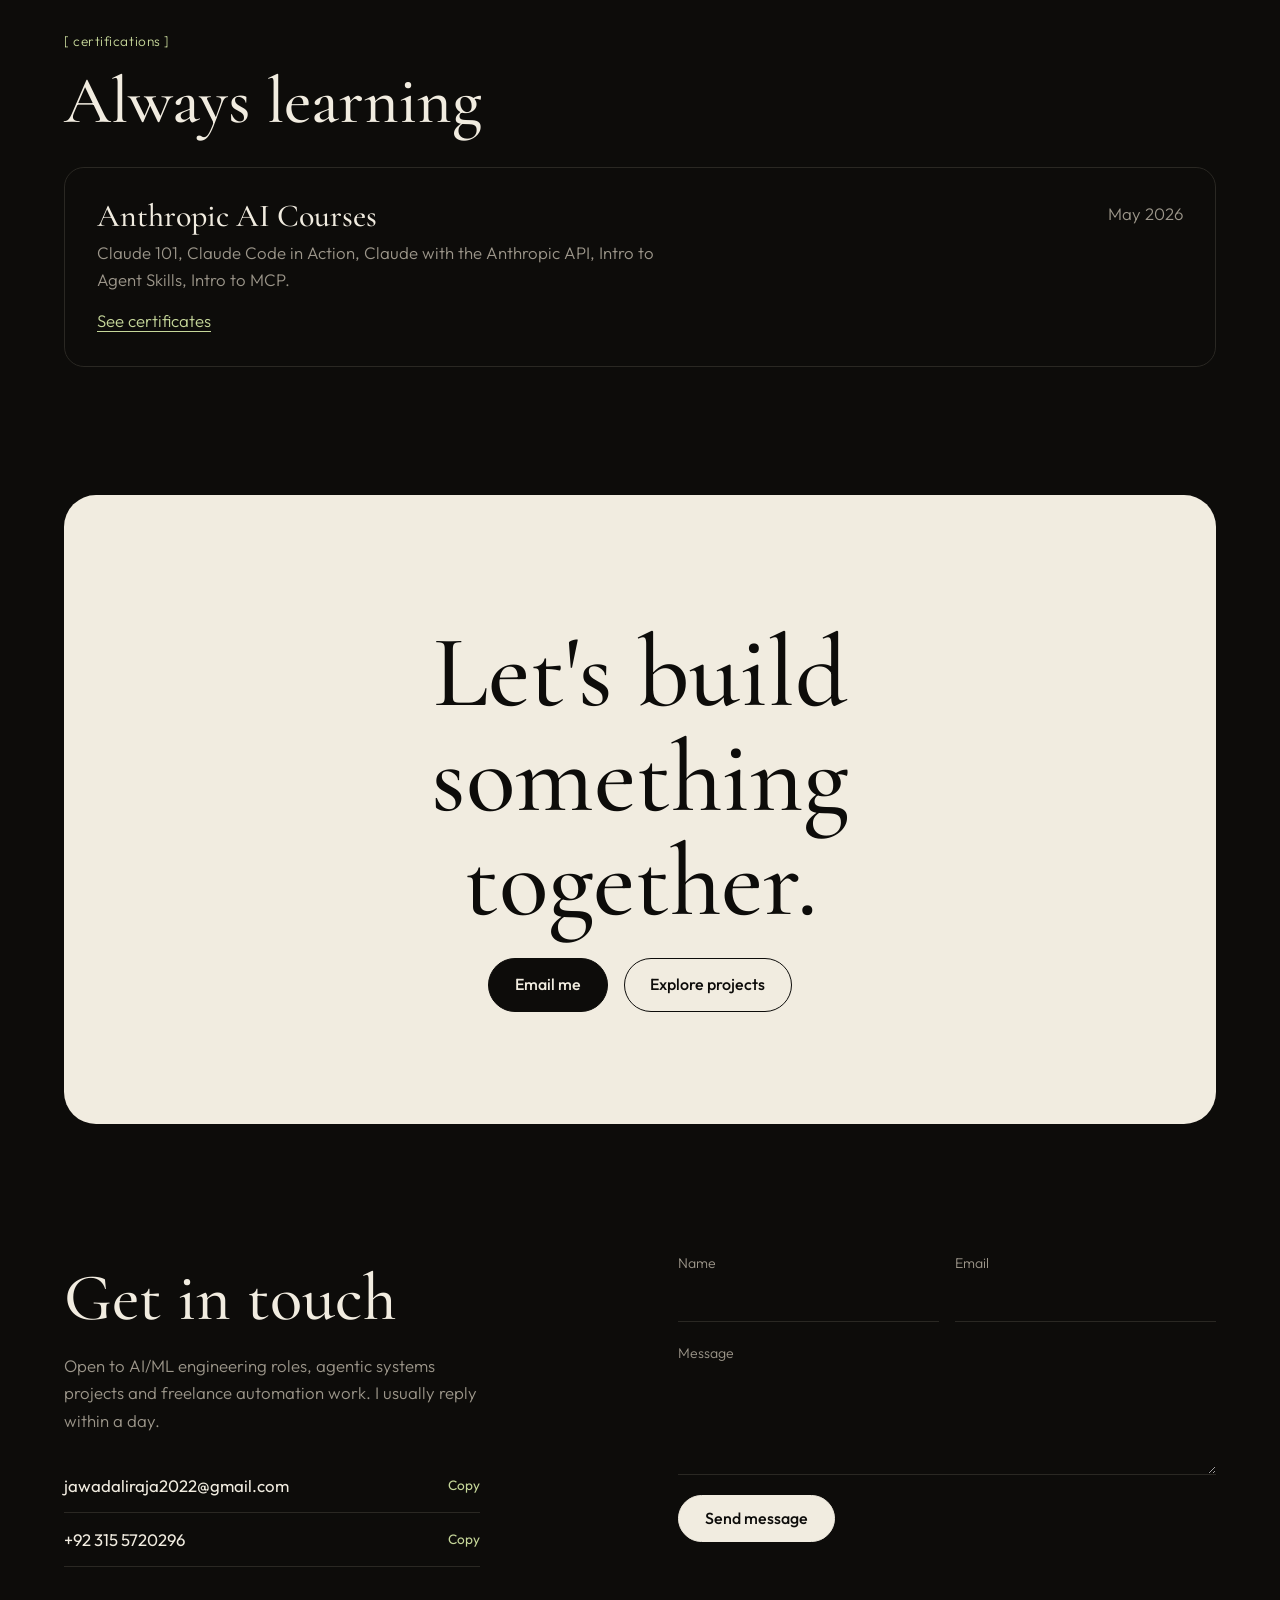
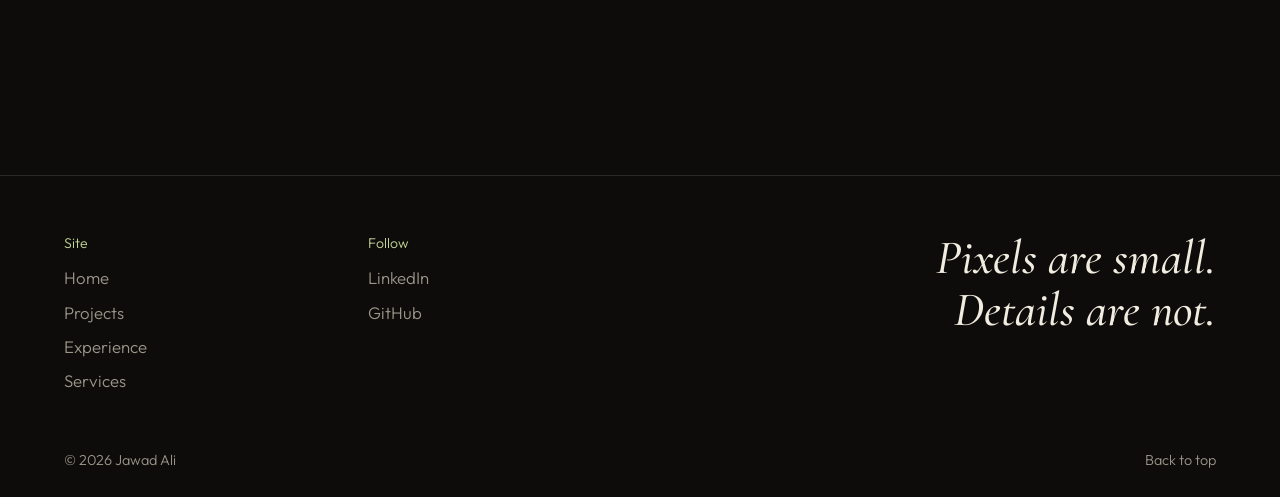
==== commit 62336f9d: "Updated design of portfolio" ====
--- a/index.html
+++ b/index.html
@@ -1,395 +1,475 @@
 <!DOCTYPE html>
 <html lang="en">
-<head>
-  <meta charset="UTF-8" />
-  <meta name="viewport" content="width=device-width, initial-scale=1.0" />
-  <title>Jawad Ali — AI Engineer</title>
-  <link href="https://fonts.googleapis.com/css2?family=DM+Mono:ital,wght@0,300;0,400;0,500;1,300&family=Syne:wght@400;500;600;700;800&display=swap" rel="stylesheet" />
-  <link rel="stylesheet" href="style.css" />
-</head>
-<body>
-
-  <nav class="navbar">
-    <span class="nav-logo">jawad.ali / <span class="accent-text">ai-engineer</span></span>
-    <div class="nav-links">
-      <a href="#about">about</a>
-      <a href="#experience">experience</a>
-      <a href="#projects">projects</a>
-      <a href="#certifications">certs</a>
-      <a href="#contact">contact</a>
-      <a href="assets/Jawad_CV.pdf" download class="nav-cta">cv</a>
-    </div>
-  </nav>
-
-  <main>
-    <!-- Hero -->
-    <section class="hero" id="top">
-      <div class="hero-grid" aria-hidden="true"></div>
-      <div class="hero-glow" aria-hidden="true"></div>
-      <div class="hero-glow2" aria-hidden="true"></div>
-
-      <div class="hero-content">
-        <div class="hero-badge">● available for opportunities</div>
-        <h1>
-          <span class="line1">Jawad <span class="accent-text">Ali</span></span>
-          <span class="line2">AI Engineer</span>
-        </h1>
-        <p class="hero-desc">
-          Building production-ready generative AI systems, agentic workflows, and LLM applications that solve real business problems. Based in Rawalpindi / Islamabad — open to remote roles globally.
-        </p>
-        <div class="hero-cta">
-          <a href="mailto:jawadaliraja2022@gmail.com" class="btn-primary">get in touch</a>
-          <a href="#projects" class="btn-secondary">view projects</a>
-          <a href="assets/Jawad_CV.pdf" download class="btn-secondary">download cv</a>
-        </div>
-      </div>
-
-      <div class="hero-stats">
-        <div class="stat">
-          <span class="stat-num">1+</span>
-          <span class="stat-label">years professional experience</span>
-        </div>
-        <div class="stat">
-          <span class="stat-num">AI/ML</span>
-          <span class="stat-label">engineer · remote</span>
-        </div>
-        <div class="stat">
-          <span class="stat-num">BS AI</span>
-          <span class="stat-label">COMSATS Islamabad</span>
-        </div>
-      </div>
-    </section>
-
-    <!-- About + Skills -->
-    <section id="about" class="page-section">
-      <span class="section-tag">// 01 — about</span>
-      <div class="about-grid">
-        <div class="about-text reveal">
-          <h2>Building the <span class="accent-text">agentic</span> layer</h2>
-          <p>I'm a <strong>BS Artificial Intelligence</strong> graduate from COMSATS University Islamabad, currently working as an <strong>AI/ML Engineer</strong> at <strong>OptimAIze BE</strong> (Belgium, remote).</p>
-          <p>
-            Results-driven engineer with hands-on experience building production-ready Generative AI systems, LLM applications, and end-to-end automation pipelines. I specialize in <strong>LangChain/LangGraph multi-agent systems</strong>, RAG pipelines with FAISS and Pinecone, and n8n orchestration — deploying scalable solutions on AWS, Azure, and GCP.
-          </p>
-          <p>
-            Proficient in MLOps with MLflow, Docker, and CI/CD; experienced in fine-tuning transformers, prompt engineering, and Copilot Studio. Solid background in classical and deep learning (CNNs, RNNs, LSTMs, XGBoost, LightGBM, CatBoost). I care about clean architectures and AI that delivers measurable business value.
-          </p>
-          <p class="about-contact-inline">
-            <a href="mailto:jawadaliraja2022@gmail.com">jawadaliraja2022@gmail.com</a> ·
-            <a href="tel:+923155720296">+92 315 5720296</a>
-          </p>
-        </div>
-
-        <div class="skills-cluster reveal">
-          <div>
-            <p class="skill-group-label">Agents &amp; GenAI</p>
-            <div class="tags">
-              <span class="tag purple">LangChain</span>
-              <span class="tag purple">LangGraph</span>
-              <span class="tag purple">ReAct Agents</span>
-              <span class="tag purple">Copilot Studio</span>
-              <span class="tag purple">Prompt Engineering</span>
-              <span class="tag purple">RAG</span>
-            </div>
-          </div>
-          <div>
-            <p class="skill-group-label">LLMs &amp; Models</p>
-            <div class="tags">
-              <span class="tag teal">OpenAI GPT-4o</span>
-              <span class="tag teal">Claude API</span>
-              <span class="tag teal">HuggingFace</span>
-              <span class="tag teal">Mistral AI</span>
-              <span class="tag teal">Ollama</span>
-              <span class="tag teal">Gemini</span>
-            </div>
-          </div>
-          <div>
-            <p class="skill-group-label">Vector &amp; Retrieval</p>
-            <div class="tags">
-              <span class="tag coral">FAISS</span>
-              <span class="tag coral">Pinecone</span>
-              <span class="tag coral">ChromaDB</span>
-              <span class="tag coral">Elasticsearch</span>
-              <span class="tag coral">OpenSearch</span>
-            </div>
-          </div>
-          <div>
-            <p class="skill-group-label">MLOps &amp; Cloud</p>
-            <div class="tags">
-              <span class="tag gray">Docker</span>
-              <span class="tag gray">MLflow</span>
-              <span class="tag gray">Kubernetes</span>
-              <span class="tag gray">AWS</span>
-              <span class="tag gray">Azure</span>
-              <span class="tag gray">GCP</span>
-              <span class="tag gray">CI/CD</span>
-            </div>
-          </div>
-          <div>
-            <p class="skill-group-label">Automation &amp; Backend</p>
-            <div class="tags">
-              <span class="tag gray">n8n</span>
-              <span class="tag gray">Make.com</span>
-              <span class="tag gray">FastAPI</span>
-              <span class="tag gray">Flask</span>
-              <span class="tag gray">PostgreSQL</span>
-              <span class="tag gray">MongoDB</span>
-              <span class="tag gray">Redis</span>
-              <span class="tag gray">React.js</span>
-              <span class="tag gray">MERN</span>
-            </div>
-          </div>
-          <div>
-            <p class="skill-group-label">ML &amp; Data</p>
-            <div class="tags">
-              <span class="tag gray">scikit-learn</span>
-              <span class="tag gray">XGBoost</span>
-              <span class="tag gray">PyTorch</span>
-              <span class="tag gray">TensorFlow</span>
-              <span class="tag gray">Pandas</span>
-              <span class="tag gray">Selenium</span>
-              <span class="tag gray">BeautifulSoup</span>
-            </div>
-          </div>
-        </div>
-      </div>
-    </section>
-
-    <!-- Experience -->
-    <section id="experience" class="page-section page-section--surface">
-      <span class="section-tag">// 02 — experience</span>
-      <h2>Where I've <span class="accent-text">built</span></h2>
-
-      <div class="exp-item reveal">
-        <div class="exp-header">
-          <span class="exp-role">AI / ML Engineer</span>
-          <span class="exp-date">Aug 2025 — Present</span>
-        </div>
-        <p class="exp-company">OptimAIze BE · Remote, Belgium</p>
-        <ul class="exp-bullets">
-          <li>Designed and deployed autonomous LangChain ReAct agents and LangGraph-based multi-agent systems, automating complex multi-step business workflows across cloud infrastructure.</li>
-          <li>Built end-to-end AI automation workflows using n8n for intelligent scheduling, data ingestion, webhook handling, routing, and third-party API orchestration.</li>
-          <li>Implemented and deployed RAG pipelines integrating FAISS and Pinecone for scalable semantic search and document-based Q&amp;A.</li>
-          <li>Developed production-grade deep learning and classical ML pipelines for classification, regression, and NLP; integrated models via FastAPI REST APIs.</li>
-          <li>Connected and fine-tuned LLMs (OpenAI GPT-4, Claude API, HuggingFace Transformers) to CRMs, databases, and operational services.</li>
-          <li>Built Streamlit interfaces to validate LLM outputs, RAG accuracy, and end-to-end agent workflows.</li>
-          <li>Enforced MLOps best practices: MLflow experiment tracking, Docker containerization, CI/CD on AWS and Azure.</li>
-          <li>Engineered prompt strategies and tool/function-calling to improve reasoning and reduce hallucinations.</li>
-          <li>Collaborated cross-functionally to deliver clean, maintainable AI architectures optimized for performance and scalability.</li>
-        </ul>
-        <div class="tags tags--spaced">
-          <span class="tag gray">LangChain</span>
-          <span class="tag gray">LangGraph</span>
-          <span class="tag purple">RAG</span>
-          <span class="tag coral">FAISS</span>
-          <span class="tag coral">Pinecone</span>
-          <span class="tag gray">n8n</span>
-          <span class="tag gray">FastAPI</span>
-          <span class="tag gray">MLflow</span>
-          <span class="tag gray">Docker</span>
-          <span class="tag gray">AWS</span>
-          <span class="tag gray">Azure</span>
-        </div>
-      </div>
-
-      <div class="exp-item reveal exp-item--dim">
-        <div class="exp-header">
-          <span class="exp-role">BS in Artificial Intelligence</span>
-          <span class="exp-date">2022 — 2026</span>
-        </div>
-        <p class="exp-company">COMSATS University Islamabad</p>
-        <ul class="exp-bullets">
-          <li>Relevant coursework: Machine Learning, Deep Learning, NLP, Computer Vision, Data Science, Statistical Modelling, Neural Networks, Databases, Software Engineering.</li>
-          <li>Built strong foundations in classical and deep learning, data pipelines, and production-oriented AI through projects and team-based coursework.</li>
-        </ul>
-      </div>
-    </section>
-
-    <!-- Projects -->
-    <section id="projects" class="page-section">
-      <span class="section-tag">// 03 — projects</span>
-      <h2>Things I've <span class="accent-text">shipped</span></h2>
-      <div class="projects-grid">
-
-        <article class="project-card reveal">
-          <p class="project-year">2026</p>
-          <h3 class="project-title">Business Analyser Agent</h3>
-          <p class="project-desc">Autonomous multi-step LangChain ReAct agent for dynamic business data analysis with tool-calling, memory management, and intelligent decision routing — deployed on AWS.</p>
-          <ul class="project-bullets">
-            <li>Integrated n8n for automated scheduling, data ingestion, and cross-service orchestration.</li>
-            <li>FastAPI REST backend with PostgreSQL; containerized with Docker and tracked with MLflow.</li>
-          </ul>
-          <div class="project-stack">
-            <span class="stack-tag">LangChain ReAct</span>
-            <span class="stack-tag">OpenAI API</span>
-            <span class="stack-tag">FastAPI</span>
-            <span class="stack-tag">PostgreSQL</span>
-            <span class="stack-tag">n8n</span>
-            <span class="stack-tag">Docker</span>
-            <span class="stack-tag">MLflow</span>
-            <span class="stack-tag">AWS</span>
-          </div>
-          <a href="https://www.linkedin.com/feed/update/urn:li:activity:7454801718699229184" class="project-demo-link" target="_blank" rel="noopener noreferrer">view demo ↗</a>
-        </article>
-
-        <article class="project-card reveal">
-          <p class="project-year">2025</p>
-          <h3 class="project-title">HEZOP Analyzer Agent</h3>
-          <p class="project-desc">AI-powered process hazard analysis integrated with AutoCAD to analyze P&amp;ID diagrams and assist safety engineers via RAG over engineering documents.</p>
-          <ul class="project-bullets">
-            <li>Identifies process hazards and supports domain-specific safety queries.</li>
-            <li>RAG pipeline over technical standards for autonomous risk assessment workflows.</li>
-          </ul>
-          <div class="project-stack">
-            <span class="stack-tag">LangChain</span>
-            <span class="stack-tag">OpenAI API</span>
-            <span class="stack-tag">AutoCAD</span>
-            <span class="stack-tag">FastAPI</span>
-            <span class="stack-tag">Streamlit</span>
-          </div>
-          <a href="https://www.linkedin.com/feed/update/urn:li:activity:7445138185623437312" class="project-demo-link" target="_blank" rel="noopener noreferrer">view demo ↗</a>
-        </article>
-
-        <article class="project-card reveal">
-          <p class="project-year">2025</p>
-          <h3 class="project-title">Car Price Analyst Agent</h3>
-          <p class="project-desc">Scrapes Belgium second-hand car listings, applies user filters, predicts fair market prices with ML, and auto-emails recommendations.</p>
-          <ul class="project-bullets">
-            <li>End-to-end pipeline from scraping and price evaluation to autonomous email delivery.</li>
-          </ul>
-          <div class="project-stack">
-            <span class="stack-tag">LangChain</span>
-            <span class="stack-tag">Selenium</span>
-            <span class="stack-tag">BeautifulSoup</span>
-            <span class="stack-tag">FastAPI</span>
-            <span class="stack-tag">SMTP</span>
-          </div>
-          <a href="https://www.linkedin.com/feed/update/urn:li:activity:7447970369195655170" class="project-demo-link" target="_blank" rel="noopener noreferrer">view demo ↗</a>
-        </article>
-
-        <article class="project-card reveal">
-          <p class="project-year">2026</p>
-          <h3 class="project-title">Vehicle Insurance MLOps Pipeline</h3>
-          <p class="project-desc">Full end-to-end ML pipeline for insurance claim prediction with MLflow registry, Docker inference, and AWS S3 artifacts.</p>
-          <ul class="project-bullets">
-            <li>Data preprocessing, feature engineering, training and evaluation with scikit-learn and XGBoost.</li>
-            <li>Reproducible pipelines with environment-isolated containers and structured model versioning.</li>
-          </ul>
-          <div class="project-stack">
-            <span class="stack-tag">scikit-learn</span>
-            <span class="stack-tag">XGBoost</span>
-            <span class="stack-tag">MLflow</span>
-            <span class="stack-tag">Docker</span>
-            <span class="stack-tag">AWS S3</span>
-          </div>
-        </article>
-
-        <article class="project-card reveal">
-          <p class="project-year">2025 · Final Year Project</p>
-          <h3 class="project-title">SmartInfo — Content Analyzer</h3>
-          <p class="project-desc">End-to-end RAG for intelligent Q&amp;A over YouTube transcripts and documents using FAISS, sentence embeddings, and fine-tuned HuggingFace transformers.</p>
-          <ul class="project-bullets">
-            <li>React.js frontend and Streamlit demo with FastAPI backend for a seamless AI copilot experience.</li>
-            <li>Hybrid retrieval and advanced prompt engineering to reduce hallucinations.</li>
-          </ul>
-          <div class="project-stack">
-            <span class="stack-tag">LangChain</span>
-            <span class="stack-tag">HuggingFace</span>
-            <span class="stack-tag">FAISS</span>
-            <span class="stack-tag">React.js</span>
-            <span class="stack-tag">FastAPI</span>
-            <span class="stack-tag">Streamlit</span>
-          </div>
-        </article>
-
-      </div>
-    </section>
-
-    <!-- Certifications -->
-    <section id="certifications" class="page-section page-section--surface page-section--compact">
-      <span class="section-tag">// 04 — certifications</span>
-      <h2>Always <span class="accent-text">learning</span></h2>
-      <a href="https://drive.google.com/drive/folders/17HM3awnDXd3T_em7kijMaKWCw80DY4jO?usp=drive_link" class="cert-card reveal" target="_blank" rel="noopener noreferrer">
-        <div class="cert-icon" aria-hidden="true">🤖</div>
-        <div class="cert-body">
-          <h3>Anthropic AI Courses</h3>
-          <div class="cert-tags-list">
-            <span>Claude 101</span>
-            <span>Claude Code In Action</span>
-            <span>Claude With Anthropic API</span>
-            <span>Intro To Agent Skills</span>
-            <span>Intro to MCP</span>
-          </div>
-          <span class="cert-view-link">see certificates ↗</span>
-        </div>
-        <span class="cert-date">May 2026</span>
-      </a>
-    </section>
-
-    <!-- Contact -->
-    <section id="contact" class="page-section contact-section">
-      <div class="contact-inner">
-        <div class="reveal">
-          <span class="section-tag">// 05 — contact</span>
-          <h2>Let's <span class="accent-text">build</span> something</h2>
-          <p class="contact-intro">Open to AI/ML engineering roles, agentic systems projects, and freelance automation work. Rawalpindi/Islamabad — available remote globally.</p>
-        </div>
-        <div class="contact-links reveal">
-          <a href="mailto:jawadaliraja2022@gmail.com" class="contact-link">
-            <div class="contact-link-icon em">✉</div>
-            <div class="contact-link-info">
-              <span class="contact-link-label">email</span>
-              <span class="contact-link-val">jawadaliraja2022@gmail.com</span>
-            </div>
-          </a>
-          <a href="tel:+923155720296" class="contact-link">
-            <div class="contact-link-icon ph">☎</div>
-            <div class="contact-link-info">
-              <span class="contact-link-label">phone</span>
-              <span class="contact-link-val">+92 315 5720296</span>
-            </div>
-          </a>
-          <a href="https://linkedin.com/in/jawad-ali-142645286" class="contact-link" target="_blank" rel="noopener">
-            <div class="contact-link-icon li">in</div>
-            <div class="contact-link-info">
-              <span class="contact-link-label">linkedin</span>
-              <span class="contact-link-val">jawad-ali</span>
-            </div>
-          </a>
-          <a href="https://github.com/jawadalir" class="contact-link" target="_blank" rel="noopener">
-            <div class="contact-link-icon gh">⌥</div>
-            <div class="contact-link-info">
-              <span class="contact-link-label">github</span>
-              <span class="contact-link-val">jawadalir</span>
-            </div>
-          </a>
-        </div>
-      </div>
-
-      <form id="contact-form" class="contact-form reveal">
-        <div class="form-row">
-          <div class="form-group">
-            <label for="name">name</label>
-            <input id="name" name="name" type="text" required />
-          </div>
-          <div class="form-group">
-            <label for="email">email</label>
-            <input id="email" name="email" type="email" required />
-          </div>
-        </div>
-        <div class="form-group">
-          <label for="message">message</label>
-          <textarea id="message" name="message" rows="4" required></textarea>
-        </div>
-        <button type="submit" class="btn-primary">send message</button>
-      </form>
-    </section>
-  </main>
-
-  <footer class="footer">
-    <p>© <span id="year"></span> Jawad Ali · AI Engineer · Rawalpindi, Pakistan</p>
-    <p>Built with intention.</p>
-  </footer>
-
-  <script src="script.js"></script>
-</body>
-</html>
+	<head>
+		<meta charset="UTF-8" />
+		<meta name="viewport" content="width=device-width, initial-scale=1.0" />
+		<meta name="theme-color" content="#0d0c0a" />
+		<title>Jawad Ali — AI Engineer (Agents, RAG, Automation)</title>
+		<meta name="description" content="Jawad Ali is an AI/ML engineer building production LangChain agents, RAG platforms and n8n automation for teams worldwide. Available for remote roles and freelance work." />
+		<meta property="og:title" content="Jawad Ali — AI Engineer" />
+		<meta property="og:description" content="Production agents, RAG and automation. Open to remote roles and freelance projects." />
+		<link rel="preconnect" href="https://fonts.googleapis.com" />
+		<link rel="preconnect" href="https://fonts.gstatic.com" crossorigin="" />
+		<link href="https://fonts.googleapis.com/css2?family=Cormorant+Garamond:ital,wght@0,400;0,500;0,600;1,400;1,500&family=Outfit:wght@300;400;500;600&display=swap" rel="stylesheet" />
+		<link rel="stylesheet" href="style.css" />
+	</head>
+	<body>
+		<div class="loader" aria-hidden="true">
+			<span class="loader-mark">JA</span>
+		</div>
+		<div class="glow" aria-hidden="true"></div>
+		<nav class="navbar">
+			<a href="#top" class="nav-logo" aria-label="Jawad Ali home">
+				<span>JAWAD</span>
+				<span class="nav-logo-row">
+					<i></i>ALI
+				</span>
+			</a>
+			<div class="nav-links">
+				<a href="#projects">Projects</a>
+				<a href="#services">Services</a>
+				<a href="#experience">Experience</a>
+				<a href="#about">About</a>
+			</div>
+		</nav>
+		<a href="#contact" class="talk-fab">
+			<span class="talk-avatar" aria-hidden="true">JA</span>Hire me
+		</a>
+
+		<main>
+			<section class="hero" id="top">
+				<p class="hero-kicker">Hey, I'm Jawad. I design agentic AI systems and LLM products that automate real work for teams around the world.</p>
+				<h1 class="hero-title">
+					<span class="hero-line" data-speed="-0.2">AI agents</span>
+					<span class="hero-line hero-line--split">
+						<em data-speed="0.08">that</em>
+						<span data-speed="0.2">do the</span>
+					</span>
+					<span class="hero-line hero-line--indent" data-speed="-0.12">work.</span>
+				</h1>
+				<div class="hero-bottom">
+					<div class="hero-meta">
+						<p>AI/ML Engineer at Evision Techno Services</p>
+						<p>Remote · Available worldwide</p>
+					</div>
+					<div class="trace" aria-hidden="true">
+						<div class="trace-head">
+							<i></i>
+							<i></i>
+							<i></i>
+						</div>
+						<div id="trace"></div>
+					</div>
+				</div>
+			</section>
+
+			<section class="what" id="work">
+				<span class="bracket-tag">[ what I do ]</span>
+				<h2 class="rv">Production agents and RAG platforms, built for teams that care about the details.</h2>
+				<p class="what-sub rv">Pipelines I've shipped run on AWS, Azure and GCP, from LangGraph multi-agent systems to n8n workflows that connect your CRM, inbox and databases.</p>
+			</section>
+
+			<section class="stats" aria-label="Highlights">
+				<div class="stat rv">
+					<strong data-n="11">0</strong>
+					<span>projects shipped</span>
+				</div>
+				<div class="stat rv">
+					<strong data-n="200">0</strong>
+					<span>thousand car listings scraped</span>
+				</div>
+				<div class="stat rv">
+					<strong data-n="3">0</strong>
+					<span>clouds: AWS, Azure, GCP</span>
+				</div>
+				<div class="stat rv">
+					<strong data-n="5">0</strong>
+					<span>Anthropic certificates</span>
+				</div>
+			</section>
+
+			<section id="projects">
+				<div class="cases-head">
+					<span class="bracket-tag">[ case studies ]</span>
+					<h2>Selected work</h2>
+				</div>
+				<article class="case-card">
+					<span class="case-num">1</span>
+					<p class="case-meta">2026 · RAG chatbot · Live at Evision Techno Services</p>
+					<h3>FAQ RAG Chatbot</h3>
+					<p class="case-desc">Answers customer questions from company FAQ PDFs and CSVs using local MiniLM embeddings, FAISS and Llama 3.3 70B on Groq. A FastAPI endpoint on Render is live and integrated with the company server.</p>
+					<div class="case-tags">
+						<span>RAG</span>
+						<span>FAISS</span>
+						<span>Groq</span>
+						<span>FastAPI</span>
+						<span>Streamlit</span>
+					</div>
+				</article>
+				<article class="case-card">
+					<span class="case-num">2</span>
+					<p class="case-meta">2026 · Predictive ML · In development</p>
+					<h3>Customer Churn Prediction</h3>
+					<p class="case-desc">Scores LPG customers as High, Medium or Low churn risk from sales, delivery, complaint and return history, with a plain-language reason for each. Includes a Streamlit dashboard and FastAPI service. Not deployed yet.</p>
+					<div class="case-tags">
+						<span>Python</span>
+						<span>scikit-learn</span>
+						<span>Streamlit</span>
+						<span>FastAPI</span>
+						<span>Docker</span>
+					</div>
+				</article>
+				<article class="case-card">
+					<span class="case-num">3</span>
+					<p class="case-meta">2026 · Forecasting · In development</p>
+					<h3>Sales Forecasting</h3>
+					<p class="case-desc">Forecasts 7 and 30 day cylinder demand per sale point with LightGBM, backtested against seasonal baselines, plus refill prediction, stock-risk alerts and security-first agents. Fully documented. Not deployed yet.</p>
+					<div class="case-tags">
+						<span>LightGBM</span>
+						<span>Time series</span>
+						<span>FastAPI</span>
+						<span>Streamlit</span>
+						<span>Docker</span>
+					</div>
+				</article>
+				<article class="case-card">
+					<span class="case-num">4</span>
+					<p class="case-meta">2026 · Agentic systems</p>
+					<h3>Business Analyser Agent</h3>
+					<p class="case-desc">An autonomous ReAct agent that acts as a company's personal business analyst. It answers questions about projects and writes proposal documents, using tool-calling, memory and smart routing.</p>
+					<div class="case-tags">
+						<span>LangChain ReAct</span>
+						<span>OpenAI</span>
+						<span>Streamlit</span>
+						<span>MLflow</span>
+						<span>AWS</span>
+					</div>
+					<a href="https://www.linkedin.com/feed/update/urn:li:activity:7454801718699229184" class="case-link" target="_blank" rel="noopener noreferrer">View demo</a>
+				</article>
+				<article class="case-card">
+					<span class="case-num">5</span>
+					<p class="case-meta">2025 · RAG, safety engineering · Real client</p>
+					<h3>HEZOP Analyzer Agent</h3>
+					<p class="case-desc">Process hazard analysis for engineers. AutoCAD DXF files become structured JSON, and a RAG pipeline answers safety questions grounded in official standards.</p>
+					<div class="case-tags">
+						<span>LangChain</span>
+						<span>OpenAI</span>
+						<span>RAG</span>
+						<span>FastAPI</span>
+						<span>Streamlit</span>
+					</div>
+					<a href="https://www.linkedin.com/feed/update/urn:li:activity:7445138185623437312" class="case-link" target="_blank" rel="noopener noreferrer">View demo</a>
+				</article>
+				<article class="case-card">
+					<span class="case-num">6</span>
+					<p class="case-meta">2025 · Scraping, pricing ML, automation</p>
+					<h3>Car Price Analyst Agent</h3>
+					<p class="case-desc">Scrapes AutoScout24, GoCars and 2ehands on a schedule, growing from 20k to over 200k listings. XGBoost predicts fair prices (about 92% accuracy) and a Streamlit app serves on-demand checks.</p>
+					<div class="case-tags">
+						<span>XGBoost</span>
+						<span>Selenium</span>
+						<span>MongoDB</span>
+						<span>Cron</span>
+						<span>Streamlit</span>
+					</div>
+					<a href="https://www.linkedin.com/feed/update/urn:li:activity:7447970369195655170" class="case-link" target="_blank" rel="noopener noreferrer">View demo</a>
+				</article>
+				<article class="case-card">
+					<span class="case-num">7</span>
+					<p class="case-meta">2025 · Freelance · Automation</p>
+					<h3>n8n Automation Workflows</h3>
+					<p class="case-desc">Apify listings are scored by OpenAI, filtered, saved to Google Sheets and sent as Telegram alerts. A second workflow finds and verifies Amazon wine picks by budget and returns JSON over a webhook.</p>
+					<div class="case-tags">
+						<span>n8n</span>
+						<span>OpenAI</span>
+						<span>Apify</span>
+						<span>Telegram</span>
+						<span>Webhooks</span>
+					</div>
+				</article>
+				<article class="case-card">
+					<span class="case-num">8</span>
+					<p class="case-meta">2025 · Final year project · RAG copilot</p>
+					<h3>SmartInfo Content Analyzer</h3>
+					<p class="case-desc">Ask questions over YouTube transcripts and documents. FAISS vector search and LangChain agent tools sit behind a React and FastAPI interface.</p>
+					<div class="case-tags">
+						<span>LangChain</span>
+						<span>HuggingFace</span>
+						<span>FAISS</span>
+						<span>React</span>
+					</div>
+				</article>
+				<article class="case-card">
+					<span class="case-num">9</span>
+					<p class="case-meta">2025–26 · Full-stack and MLOps</p>
+					<h3>More builds</h3>
+					<p class="case-desc">A vehicle insurance MLOps pipeline (MLflow registry, Docker, S3), the HerMoney multilingual landing page in React and TypeScript, a MERN job portal, and a Power BI departure-lateness analysis for a client.</p>
+					<div class="case-tags">
+						<span>MLflow</span>
+						<span>Docker</span>
+						<span>React 19</span>
+						<span>Tailwind</span>
+						<span>Power BI</span>
+					</div>
+					<a href="https://her-money-ui-six.vercel.app" class="case-link" target="_blank" rel="noopener noreferrer">Visit HerMoney</a>
+				</article>
+			</section>
+
+			<section class="ticker" aria-hidden="true">
+				<div class="ticker-track">
+					<span>Results</span>
+					<span>speak</span>
+					<span>louder</span>
+					<span>Results</span>
+					<span>speak</span>
+					<span>louder</span>
+					<span>Results</span>
+					<span>speak</span>
+					<span>louder</span>
+					<span>Results</span>
+					<span>speak</span>
+					<span>louder</span>
+				</div>
+			</section>
+
+			<section id="services">
+				<span class="bracket-tag">[ services ]</span>
+				<h2 class="rv">How I can help your team</h2>
+				<div class="svc-list">
+					<div class="svc rv">
+						<h3>AI agents</h3>
+						<p>Agents that search, reason and act over your documents, tools and APIs, with guardrails and logging.</p>
+					</div>
+					<div class="svc rv">
+						<h3>RAG and chatbots</h3>
+						<p>Answers grounded in your own knowledge, using FAISS, Pinecone or Chroma behind a clean API.</p>
+					</div>
+					<div class="svc rv">
+						<h3>n8n automation</h3>
+						<p>Workflows that connect CRMs, email and internal tools, with retries and error handling.</p>
+					</div>
+					<div class="svc rv">
+						<h3>ML and MLOps</h3>
+						<p>Models from data prep to deployment, tracked in MLflow and shipped in Docker on the cloud.</p>
+					</div>
+					<div class="svc rv">
+						<h3>Web apps and scraping</h3>
+						<p>React dashboards, landing pages and reliable data pipelines that feed your AI.</p>
+					</div>
+				</div>
+				<a href="services.html" class="btn-ghost more">See all 12 services</a>
+			</section>
+
+			<section id="process">
+				<span class="bracket-tag">[ how I work ]</span>
+				<h2 class="rv">A simple, transparent process</h2>
+				<div class="steps">
+					<div class="step rv">
+						<h3>Discover</h3>
+						<p>We agree on the problem, the data you have and what success looks like.</p>
+					</div>
+					<div class="step rv">
+						<h3>Prototype</h3>
+						<p>A working demo in days, so you can react to something real.</p>
+					</div>
+					<div class="step rv">
+						<h3>Ship</h3>
+						<p>Deployed with logging, evaluation and docs your team can follow.</p>
+					</div>
+					<div class="step rv">
+						<h3>Improve</h3>
+						<p>Monitor results and iterate. I stay reachable after launch.</p>
+					</div>
+				</div>
+			</section>
+
+			<section id="experience">
+				<span class="bracket-tag">[ experience ]</span>
+				<h2 class="rv">Where I've built</h2>
+				<div class="timeline">
+					<article class="exp-item rv">
+						<div class="exp-header">
+							<h3>AI / ML Engineer</h3>
+							<span>Sept 2026 – Present</span>
+						</div>
+						<p class="exp-company">Evision Techno Services</p>
+						<ul class="exp-bullets">
+							<li>Built and deployed a company FAQ chatbot (RAG with FAISS and Llama 3.3 on Groq) behind a FastAPI endpoint on Render, live and integrated with the company server.</li>
+							<li>Building a customer churn prediction system on company LPG sales data, with risk scores, reasons, a dashboard and an API. Not deployed yet.</li>
+							<li>Building a sales forecasting system with LightGBM, refill prediction and stock-risk alerts, designed with read-only ERP access and hashed customer IDs. Not deployed yet.</li>
+							<li>Wrote setup guides, documentation and runbooks so non-technical teams can run and review each system.</li>
+						</ul>
+					</article>
+					<article class="exp-item rv">
+						<div class="exp-header">
+							<h3>AI / ML Engineer</h3>
+							<span>Aug 2025 – Aug 2026</span>
+						</div>
+						<p class="exp-company">OptimAIze BE · Remote, Belgium</p>
+						<ul class="exp-bullets">
+							<li>Sole engineer on all technical deliverables, from architecture to deployment.</li>
+							<li>Deployed LangChain ReAct agents and LangGraph multi-agent systems that automate multi-step business workflows.</li>
+							<li>Built n8n automation for scheduling, ingestion, webhooks, routing and third-party API orchestration.</li>
+							<li>Shipped RAG pipelines on FAISS and Pinecone for semantic search and document Q&amp;A.</li>
+							<li>Connected GPT-4, Claude and HuggingFace models to CRMs and databases through function-calling, with prompts designed to cut hallucinations.</li>
+							<li>Enforced MLOps with MLflow, Docker and CI/CD on AWS and Azure. Also built a Tesseract and OpenAI handwriting checker.</li>
+						</ul>
+					</article>
+					<article class="exp-item rv">
+						<div class="exp-header">
+							<h3>BS in Artificial Intelligence</h3>
+							<span>2022 – 2026</span>
+						</div>
+						<p class="exp-company">COMSATS University Islamabad</p>
+						<ul class="exp-bullets">
+							<li>Machine learning, deep learning, NLP, computer vision, statistical modelling and software engineering.</li>
+						</ul>
+					</article>
+				</div>
+			</section>
+
+			<section id="about" class="about">
+				<div class="about-copy">
+					<span class="bracket-tag">[ about me ]</span>
+					<h2 class="rv">An engineer who ships agents that run in production.</h2>
+					<p class="rv">I'm a BS Artificial Intelligence graduate from COMSATS University Islamabad and an AI/ML Engineer at Evision Techno Services. Before that I spent a year at OptimAIze BE in Belgium, working fully remote.</p>
+					<p class="rv">I care about clean architectures and AI that delivers measurable business value. I'm comfortable working solo from the first call to deployment, and across time zones.</p>
+					<p class="rv">Based in Rawalpindi / Islamabad. Open to remote roles and freelance projects worldwide.</p>
+					<a href="assets/Jawad_CV.pdf" class="btn-cream" download="">Download resume</a>
+				</div>
+				<div class="rv">
+					<div class="skill-group">
+						<h4>Agents and LLMs</h4>
+						<div class="chips">
+							<span>LangChain</span>
+							<span>LangGraph</span>
+							<span>ReAct</span>
+							<span>RAG</span>
+							<span>GPT-4o</span>
+							<span>Claude</span>
+							<span>Gemini</span>
+							<span>Mistral</span>
+							<span>Ollama</span>
+							<span>HuggingFace</span>
+						</div>
+					</div>
+					<div class="skill-group">
+						<h4>Retrieval and data</h4>
+						<div class="chips">
+							<span>FAISS</span>
+							<span>Pinecone</span>
+							<span>ChromaDB</span>
+							<span>PostgreSQL</span>
+							<span>MongoDB</span>
+							<span>Redis</span>
+						</div>
+					</div>
+					<div class="skill-group">
+						<h4>MLOps and cloud</h4>
+						<div class="chips">
+							<span>Docker</span>
+							<span>MLflow</span>
+							<span>Kubernetes</span>
+							<span>AWS</span>
+							<span>Azure</span>
+							<span>GCP</span>
+							<span>CI/CD</span>
+						</div>
+					</div>
+					<div class="skill-group">
+						<h4>Build and automate</h4>
+						<div class="chips">
+							<span>Python</span>
+							<span>FastAPI</span>
+							<span>n8n</span>
+							<span>React</span>
+							<span>Streamlit</span>
+							<span>PyTorch</span>
+							<span>TensorFlow</span>
+							<span>Power BI</span>
+						</div>
+					</div>
+				</div>
+			</section>
+
+			<section id="certifications">
+				<span class="bracket-tag">[ certifications ]</span>
+				<h2 class="rv">Always learning</h2>
+				<a href="https://drive.google.com/drive/folders/17HM3awnDXd3T_em7kijMaKWCw80DY4jO?usp=drive_link" class="cert-card rv" target="_blank" rel="noopener noreferrer">
+					<div>
+						<h3>Anthropic AI Courses</h3>
+						<p>Claude 101, Claude Code in Action, Claude with the Anthropic API, Intro to Agent Skills, Intro to MCP.</p>
+						<span class="case-link">See certificates</span>
+					</div>
+					<span class="cert-date">May 2026</span>
+				</a>
+			</section>
+
+			<div class="cta-band">
+				<h2 class="rv">Let's build something together.</h2>
+				<div class="cta-row">
+					<a href="mailto:jawadaliraja2022@gmail.com" class="btn-cream">Email me</a>
+					<a href="#projects" class="btn-ghost">Explore projects</a>
+				</div>
+			</div>
+
+			<section id="contact" class="contact">
+				<div class="contact-copy">
+					<h2>Get in touch</h2>
+					<p>Open to AI/ML engineering roles, agentic systems projects and freelance automation work. I usually reply within a day.</p>
+					<button type="button" class="copy-line" data-copy="jawadaliraja2022@gmail.com">
+						jawadaliraja2022@gmail.com<span class="copy-hint">Copy</span>
+					</button>
+					<button type="button" class="copy-line" data-copy="+923155720296">
+						+92 315 5720296<span class="copy-hint">Copy</span>
+					</button>
+				</div>
+				<form id="contact-form">
+					<div class="form-row">
+						<div class="form-group">
+							<label for="name">Name</label>
+							<input id="name" name="name" type="text" required="" autocomplete="name" />
+						</div>
+						<div class="form-group">
+							<label for="email">Email</label>
+							<input id="email" name="email" type="email" required="" autocomplete="email" />
+						</div>
+					</div>
+					<div class="form-group">
+						<label for="message">Message</label>
+						<textarea id="message" name="message" rows="4" required=""></textarea>
+					</div>
+					<button type="submit" class="btn-cream">Send message</button>
+				</form>
+			</section>
+		</main>
+
+		<footer class="footer">
+			<div class="footer-grid">
+				<div>
+					<p class="footer-label">Site</p>
+					<a href="#top">Home</a>
+					<a href="#projects">Projects</a>
+					<a href="#experience">Experience</a>
+					<a href="services.html">Services</a>
+				</div>
+				<div>
+					<p class="footer-label">Follow</p>
+					<a href="https://linkedin.com/in/jawad-ali-142645286" target="_blank" rel="noopener">LinkedIn</a>
+					<a href="https://github.com/jawadalir" target="_blank" rel="noopener">GitHub</a>
+				</div>
+				<p class="footer-mark">
+					Pixels are small.<br />Details are not.
+				</p>
+			</div>
+			<div class="footer-bar">
+				<p>
+					© <span id="year"></span> Jawad Ali
+				</p>
+				<a href="#top">Back to top</a>
+			</div>
+		</footer>
+		<div class="toast" id="toast" role="status" aria-live="polite"></div>
+		<script src="script.js"></script>
+	</body>
+</html>
--- a/style.css
+++ b/style.css
@@ -1,1200 +1,119 @@
-:root {
-  --bg: #32333f;
-  --surface: #3c3d4a;
-  --surface2: #46475a;
-  --border: rgba(255, 255, 255, 0.11);
-  --accent: #7c6aff;
-  --accent2: #3ecfb0;
-  --accent3: #ff7b7b;
-  --text: #f2f1f8;
-  --muted: #b5b4c3;
-  --dim: #8e8d9c;
-  --mono: "DM Mono", monospace;
-  --display: "Syne", sans-serif;
-}
-
-*,
-*::before,
-*::after {
-  box-sizing: border-box;
-  margin: 0;
-  padding: 0;
-}
-
-html {
-  scroll-behavior: smooth;
-  overflow-x: hidden;
-}
-
-body {
-  background: var(--bg);
-  color: var(--text);
-  font-family: var(--display);
-  line-height: 1.6;
-  overflow-x: hidden;
-  min-width: 280px;
-}
-
-body::before {
-  content: "";
-  position: fixed;
-  inset: 0;
-  background-image: url("data:image/svg+xml,%3Csvg viewBox='0 0 256 256' xmlns='http://www.w3.org/2000/svg'%3E%3Cfilter id='noise'%3E%3CfeTurbulence type='fractalNoise' baseFrequency='0.9' numOctaves='4' stitchTiles='stitch'/%3E%3C/filter%3E%3Crect width='100%25' height='100%25' filter='url(%23noise)' opacity='0.04'/%3E%3C/svg%3E");
-  pointer-events: none;
-  z-index: 0;
-  opacity: 0.4;
-}
-
-main,
-.navbar,
-.footer {
-  position: relative;
-  z-index: 1;
-}
-
-.accent-text {
-  color: var(--accent);
-}
-
-/* ── Animations ── */
-@keyframes fadeInUp {
-  from {
-    opacity: 0;
-    transform: translateY(28px);
-  }
-  to {
-    opacity: 1;
-    transform: translateY(0);
-  }
-}
-
-@keyframes fadeIn {
-  from { opacity: 0; }
-  to { opacity: 1; }
-}
-
-@keyframes slideDown {
-  from {
-    opacity: 0;
-    transform: translateY(-16px);
-  }
-  to {
-    opacity: 1;
-    transform: translateY(0);
-  }
-}
-
-@keyframes floatGlow {
-  0%, 100% { transform: translate(0, 0) scale(1); }
-  50% { transform: translate(24px, -18px) scale(1.05); }
-}
-
-@keyframes floatGlowAlt {
-  0%, 100% { transform: translate(0, 0) scale(1); }
-  50% { transform: translate(-20px, 16px) scale(1.08); }
-}
-
-@keyframes gridDrift {
-  0% { background-position: 0 0, 0 0; }
-  100% { background-position: 60px 60px, 60px 60px; }
-}
-
-@keyframes shimmer {
-  0% { background-position: 200% center; }
-  100% { background-position: -200% center; }
-}
-
-@keyframes pulseDot {
-  0%, 100% {
-    box-shadow: 0 0 0 0 rgba(124, 106, 255, 0.45);
-  }
-  50% {
-    box-shadow: 0 0 0 6px rgba(124, 106, 255, 0);
-  }
-}
-
-@keyframes cardShine {
-  0% { transform: translateX(-120%) skewX(-18deg); }
-  100% { transform: translateX(220%) skewX(-18deg); }
-}
-
-@keyframes statFade {
-  from {
-    opacity: 0;
-    transform: translateX(20px);
-  }
-  to {
-    opacity: 1;
-    transform: translateX(0);
-  }
-}
-
-@media (prefers-reduced-motion: reduce) {
-  *,
-  *::before,
-  *::after {
-    animation-duration: 0.01ms !important;
-    animation-iteration-count: 1 !important;
-    transition-duration: 0.01ms !important;
-  }
-
-  html {
-    scroll-behavior: auto;
-  }
-}
-
-/* ── Nav ── */
-.navbar {
-  position: fixed;
-  top: 0;
-  left: 0;
-  right: 0;
-  z-index: 100;
-  padding: 1.2rem clamp(1.5rem, 4vw, 4rem);
-  display: flex;
-  justify-content: space-between;
-  align-items: center;
-  border-bottom: 1px solid var(--border);
-  backdrop-filter: blur(20px);
-  background: rgba(50, 51, 63, 0.92);
-  animation: slideDown 0.6s ease backwards;
-  transition: box-shadow 0.3s ease, border-color 0.3s ease;
-}
-
-.navbar.is-scrolled {
-  box-shadow: 0 8px 32px rgba(0, 0, 0, 0.22);
-  border-bottom-color: rgba(124, 106, 255, 0.2);
-}
-
-.nav-logo {
-  font-family: var(--mono);
-  font-size: 0.85rem;
-  color: var(--accent);
-  letter-spacing: 0.05em;
-}
-
-.nav-links {
-  display: flex;
-  flex-wrap: wrap;
-  align-items: center;
-  gap: clamp(0.75rem, 2vw, 2rem);
-}
-
-.nav-links a {
-  text-decoration: none;
-  color: var(--muted);
-  font-size: 0.82rem;
-  font-family: var(--mono);
-  letter-spacing: 0.06em;
-  transition: color 0.25s ease;
-  position: relative;
-}
-
-.nav-links a:not(.nav-cta)::after {
-  content: "";
-  position: absolute;
-  left: 0;
-  bottom: -4px;
-  width: 100%;
-  height: 1px;
-  background: var(--accent);
-  transform: scaleX(0);
-  transform-origin: right;
-  transition: transform 0.3s ease;
-}
-
-.nav-links a:not(.nav-cta):hover::after {
-  transform: scaleX(1);
-  transform-origin: left;
-}
-
-.nav-links a:hover {
-  color: var(--text);
-}
-
-.nav-cta {
-  padding: 0.35rem 0.75rem !important;
-  border: 1px solid rgba(124, 106, 255, 0.35);
-  border-radius: 2px;
-  color: var(--accent) !important;
-  background: rgba(124, 106, 255, 0.08);
-  transition: background 0.25s ease, color 0.25s ease, transform 0.25s ease, box-shadow 0.25s ease !important;
-}
-
-.nav-cta:hover {
-  background: rgba(124, 106, 255, 0.18) !important;
-  color: var(--text) !important;
-  transform: translateY(-1px);
-  box-shadow: 0 4px 16px rgba(124, 106, 255, 0.2);
-}
-
-/* ── Hero ── */
-.hero {
-  min-height: 100vh;
-  display: flex;
-  align-items: center;
-  padding: 8rem clamp(1.5rem, 4vw, 4rem) 4rem;
-  position: relative;
-  overflow: hidden;
-}
-
-.hero-grid {
-  position: absolute;
-  inset: 0;
-  background-image:
-    linear-gradient(rgba(124, 106, 255, 0.08) 1px, transparent 1px),
-    linear-gradient(90deg, rgba(124, 106, 255, 0.08) 1px, transparent 1px);
-  background-size: 60px 60px;
-  mask-image: radial-gradient(ellipse 80% 60% at 50% 50%, black 40%, transparent 100%);
-  animation: gridDrift 28s linear infinite;
-}
-
-.hero-glow {
-  position: absolute;
-  top: -200px;
-  left: -100px;
-  width: 600px;
-  height: 600px;
-  background: radial-gradient(circle, rgba(124, 106, 255, 0.13) 0%, transparent 70%);
-  pointer-events: none;
-  animation: floatGlow 12s ease-in-out infinite;
-}
-
-.hero-glow2 {
-  position: absolute;
-  bottom: -100px;
-  right: -100px;
-  width: 400px;
-  height: 400px;
-  background: radial-gradient(circle, rgba(62, 207, 176, 0.1) 0%, transparent 70%);
-  pointer-events: none;
-  animation: floatGlowAlt 14s ease-in-out infinite;
-}
-
-.hero-content {
-  position: relative;
-  z-index: 1;
-  max-width: 900px;
-}
-
-.hero-badge {
-  display: inline-flex;
-  align-items: center;
-  gap: 0.5rem;
-  font-family: var(--mono);
-  font-size: 0.75rem;
-  color: var(--accent2);
-  background: rgba(62, 207, 176, 0.08);
-  border: 1px solid rgba(62, 207, 176, 0.2);
-  padding: 0.35rem 0.85rem;
-  border-radius: 2px;
-  margin-bottom: 2rem;
-  letter-spacing: 0.08em;
-  animation: fadeInUp 0.7s ease backwards;
-  animation-delay: 0.1s;
-}
-
-.hero-badge::before {
-  content: "";
-  width: 6px;
-  height: 6px;
-  border-radius: 50%;
-  background: var(--accent2);
-  animation: pulse 2s infinite;
-}
-
-@keyframes pulse {
-  0%, 100% { opacity: 1; }
-  50% { opacity: 0.4; }
-}
-
-.hero h1,
-.page-section h2 {
-  font-weight: 700;
-  letter-spacing: -0.02em;
-}
-
-.hero h1 {
-  font-size: clamp(3rem, 8vw, 7rem);
-  font-weight: 800;
-  line-height: 0.95;
-  letter-spacing: -0.03em;
-  margin-bottom: 1.5rem;
-}
-
-.hero h1 .line1 {
-  display: block;
-  color: var(--text);
-  animation: fadeInUp 0.8s ease backwards;
-  animation-delay: 0.25s;
-}
-
-.hero h1 .line1 .accent-text {
-  background: linear-gradient(
-    90deg,
-    var(--accent) 0%,
-    #b0a6ff 40%,
-    var(--accent2) 60%,
-    var(--accent) 100%
-  );
-  background-size: 200% auto;
-  -webkit-background-clip: text;
-  background-clip: text;
-  color: transparent;
-  animation: fadeInUp 0.8s ease backwards, shimmer 6s linear infinite;
-  animation-delay: 0.25s, 0s;
-}
-
-.hero h1 .line2 {
-  display: block;
-  color: transparent;
-  -webkit-text-stroke: 1px rgba(255, 255, 255, 0.28);
-  animation: fadeInUp 0.8s ease backwards;
-  animation-delay: 0.4s;
-}
-
-.hero-desc {
-  font-size: 1.05rem;
-  color: var(--muted);
-  max-width: 560px;
-  line-height: 1.7;
-  margin-bottom: 2.5rem;
-  font-weight: 400;
-  animation: fadeInUp 0.8s ease backwards;
-  animation-delay: 0.55s;
-}
-
-.hero-cta {
-  display: flex;
-  gap: 1rem;
-  flex-wrap: wrap;
-  animation: fadeInUp 0.8s ease backwards;
-  animation-delay: 0.7s;
-}
-
-.btn-primary {
-  display: inline-block;
-  padding: 0.85rem 2rem;
-  background: var(--accent);
-  color: white;
-  text-decoration: none;
-  font-family: var(--mono);
-  font-size: 0.82rem;
-  letter-spacing: 0.06em;
-  border-radius: 2px;
-  transition: all 0.25s ease;
-  border: 1px solid transparent;
-  cursor: pointer;
-}
-
-.btn-primary:hover {
-  background: transparent;
-  border-color: var(--accent);
-  color: var(--accent);
-  transform: translateY(-2px);
-  box-shadow: 0 6px 20px rgba(124, 106, 255, 0.25);
-}
-
-.btn-primary:active {
-  transform: translateY(0);
-}
-
-.btn-secondary {
-  display: inline-block;
-  padding: 0.85rem 2rem;
-  background: transparent;
-  color: var(--muted);
-  text-decoration: none;
-  font-family: var(--mono);
-  font-size: 0.82rem;
-  letter-spacing: 0.06em;
-  border: 1px solid var(--border);
-  border-radius: 2px;
-  transition: all 0.25s ease;
-}
-
-.btn-secondary:hover {
-  border-color: var(--muted);
-  color: var(--text);
-  transform: translateY(-2px);
-}
-
-.hero-stats {
-  position: absolute;
-  right: clamp(1.5rem, 4vw, 4rem);
-  top: 50%;
-  transform: translateY(-50%);
-  display: flex;
-  flex-direction: column;
-  gap: 2rem;
-  z-index: 1;
-}
-
-.hero-stats .stat:nth-child(1) { animation: statFade 0.7s ease backwards; animation-delay: 0.85s; }
-.hero-stats .stat:nth-child(2) { animation: statFade 0.7s ease backwards; animation-delay: 1s; }
-.hero-stats .stat:nth-child(3) { animation: statFade 0.7s ease backwards; animation-delay: 1.15s; }
-
-.stat {
-  text-align: right;
-}
-
-.stat-num {
-  font-size: clamp(1.75rem, 4vw, 2.5rem);
-  font-weight: 800;
-  color: var(--text);
-  line-height: 1;
-  display: block;
-}
-
-.stat-label {
-  font-family: var(--mono);
-  font-size: 0.72rem;
-  color: var(--dim);
-  letter-spacing: 0.08em;
-}
-
-/* ── Sections ── */
-.page-section {
-  padding: 6rem clamp(1.5rem, 4vw, 4rem);
-  position: relative;
-}
-
-.page-section--surface {
-  background: var(--surface);
-  border-top: 1px solid var(--border);
-  border-bottom: 1px solid var(--border);
-}
-
-.page-section--compact {
-  padding-top: 4rem;
-  padding-bottom: 4rem;
-}
-
-.section-tag {
-  font-family: var(--mono);
-  font-size: 0.72rem;
-  color: var(--accent);
-  letter-spacing: 0.15em;
-  margin-bottom: 1rem;
-  display: block;
-}
-
-.page-section h2 {
-  font-size: clamp(2rem, 4vw, 3rem);
-  margin-bottom: 2rem;
-}
-
-.page-section > .section-tag,
-.page-section > h2 {
-  animation: fadeInUp 0.7s ease backwards;
-}
-
-.page-section > h2 {
-  animation-delay: 0.08s;
-}
-
-/* ── About ── */
-.about-grid {
-  display: grid;
-  grid-template-columns: 1fr 1fr;
-  gap: clamp(2rem, 5vw, 4rem);
-  align-items: start;
-}
-
-.about-text p {
-  color: var(--muted);
-  line-height: 1.8;
-  margin-bottom: 1rem;
-  font-size: 0.95rem;
-}
-
-.about-text p strong {
-  color: var(--text);
-}
-
-.about-contact-inline {
-  margin-top: 1.25rem !important;
-  font-family: var(--mono);
-  font-size: 0.82rem !important;
-}
-
-.about-contact-inline a {
-  color: var(--accent2);
-  text-decoration: none;
-}
-
-.about-contact-inline a:hover {
-  color: var(--text);
-}
-
-.skills-cluster {
-  display: flex;
-  flex-direction: column;
-  gap: 1.5rem;
-}
-
-.skill-group-label {
-  font-family: var(--mono);
-  font-size: 0.7rem;
-  color: var(--dim);
-  letter-spacing: 0.1em;
-  margin-bottom: 0.6rem;
-  text-transform: uppercase;
-}
-
-.tags {
-  display: flex;
-  flex-wrap: wrap;
-  gap: 0.4rem;
-}
-
-.tags--spaced {
-  margin-top: 1.25rem;
-}
-
-.tag {
-  font-family: var(--mono);
-  font-size: 0.73rem;
-  padding: 0.3rem 0.7rem;
-  border-radius: 2px;
-  letter-spacing: 0.04em;
-  border: 1px solid;
-  transition: transform 0.25s ease, box-shadow 0.25s ease;
-}
-
-.tag:hover {
-  transform: translateY(-2px);
-  box-shadow: 0 4px 12px rgba(0, 0, 0, 0.15);
-}
-
-.tag.purple {
-  background: rgba(124, 106, 255, 0.14);
-  border-color: rgba(124, 106, 255, 0.32);
-  color: #c4bbff;
-}
-
-.tag.teal {
-  background: rgba(62, 207, 176, 0.12);
-  border-color: rgba(62, 207, 176, 0.3);
-  color: #7ee8d0;
-}
-
-.tag.coral {
-  background: rgba(255, 123, 123, 0.12);
-  border-color: rgba(255, 123, 123, 0.3);
-  color: #ffaaaa;
-}
-
-.tag.gray {
-  background: rgba(255, 255, 255, 0.06);
-  border-color: var(--border);
-  color: var(--muted);
-}
-
-/* ── Experience ── */
-.exp-item {
-  border-left: 1px solid var(--border);
-  padding-left: 2rem;
-  margin-bottom: 3rem;
-  position: relative;
-}
-
-.exp-item::before {
-  content: "";
-  position: absolute;
-  left: -5px;
-  top: 0;
-  width: 9px;
-  height: 9px;
-  border-radius: 50%;
-  background: var(--accent);
-  border: 2px solid var(--bg);
-  transition: transform 0.3s ease;
-}
-
-.exp-item.visible::before {
-  animation: pulseDot 2.5s ease infinite;
-}
-
-.exp-item.visible:hover::before {
-  transform: scale(1.25);
-}
-
-.page-section--surface .exp-item::before {
-  border-color: var(--surface);
-}
-
-.exp-item--dim {
-  opacity: 0.75;
-}
-
-.exp-header {
-  display: flex;
-  justify-content: space-between;
-  align-items: flex-start;
-  margin-bottom: 0.4rem;
-  flex-wrap: wrap;
-  gap: 0.5rem;
-}
-
-.exp-role {
-  font-size: 1.1rem;
-  font-weight: 700;
-  color: var(--text);
-}
-
-.exp-date {
-  font-family: var(--mono);
-  font-size: 0.75rem;
-  color: var(--accent2);
-  background: rgba(62, 207, 176, 0.08);
-  border: 1px solid rgba(62, 207, 176, 0.2);
-  padding: 0.25rem 0.6rem;
-  border-radius: 2px;
-  white-space: nowrap;
-}
-
-.exp-company {
-  color: var(--muted);
-  font-size: 0.9rem;
-  margin-bottom: 1rem;
-  font-family: var(--mono);
-}
-
-.exp-bullets {
-  list-style: none;
-  display: flex;
-  flex-direction: column;
-  gap: 0.6rem;
-  margin-bottom: 0;
-}
-
-.exp-bullets li {
-  font-size: 0.88rem;
-  color: var(--muted);
-  padding-left: 1.2rem;
-  position: relative;
-  line-height: 1.6;
-}
-
-.exp-bullets li::before {
-  content: "→";
-  position: absolute;
-  left: 0;
-  color: var(--accent);
-  font-size: 0.75rem;
-}
-
-/* ── Projects ── */
-.projects-grid {
-  display: grid;
-  grid-template-columns: repeat(auto-fit, minmax(min(100%, 300px), 1fr));
-  gap: 1.5rem;
-}
-
-.project-card {
-  background: var(--surface);
-  border: 1px solid var(--border);
-  border-radius: 4px;
-  padding: 1.8rem;
-  position: relative;
-  overflow: hidden;
-  transition: border-color 0.35s ease, transform 0.35s ease, box-shadow 0.35s ease;
-}
-
-.project-card::before {
-  content: "";
-  position: absolute;
-  top: 0;
-  left: 0;
-  width: 40%;
-  height: 100%;
-  background: linear-gradient(
-    90deg,
-    transparent,
-    rgba(255, 255, 255, 0.06),
-    transparent
-  );
-  transform: translateX(-120%) skewX(-18deg);
-  pointer-events: none;
-  z-index: 2;
-}
-
-.project-card:hover::before {
-  animation: cardShine 0.75s ease forwards;
-}
-
-.project-card:hover {
-  border-color: rgba(124, 106, 255, 0.42);
-  transform: translateY(-6px);
-  box-shadow: 0 12px 36px rgba(0, 0, 0, 0.22);
-}
-
-.project-card::after {
-  content: "";
-  position: absolute;
-  inset: 0;
-  background: linear-gradient(135deg, rgba(124, 106, 255, 0.07) 0%, transparent 60%);
-  pointer-events: none;
-}
-
-.project-year {
-  font-family: var(--mono);
-  font-size: 0.68rem;
-  color: var(--dim);
-  letter-spacing: 0.1em;
-  margin-bottom: 0.75rem;
-  position: relative;
-  z-index: 1;
-}
-
-.project-title {
-  font-size: 1.05rem;
-  font-weight: 700;
-  color: var(--text);
-  margin-bottom: 0.5rem;
-  line-height: 1.3;
-  position: relative;
-  z-index: 1;
-}
-
-.project-desc {
-  font-size: 0.83rem;
-  color: var(--muted);
-  line-height: 1.65;
-  margin-bottom: 0.85rem;
-  position: relative;
-  z-index: 1;
-}
-
-.project-bullets {
-  list-style: none;
-  margin-bottom: 1rem;
-  position: relative;
-  z-index: 1;
-}
-
-.project-bullets li {
-  font-size: 0.8rem;
-  color: var(--dim);
-  padding-left: 1rem;
-  position: relative;
-  margin-bottom: 0.4rem;
-  line-height: 1.55;
-}
-
-.project-bullets li::before {
-  content: "·";
-  position: absolute;
-  left: 0;
-  color: var(--accent);
-}
-
-.project-stack {
-  display: flex;
-  flex-wrap: wrap;
-  gap: 0.35rem;
-  position: relative;
-  z-index: 1;
-}
-
-.stack-tag {
-  font-family: var(--mono);
-  font-size: 0.68rem;
-  padding: 0.2rem 0.5rem;
-  background: rgba(255, 255, 255, 0.04);
-  border: 1px solid var(--border);
-  border-radius: 2px;
-  color: var(--dim);
-}
-
-.project-demo-link {
-  display: inline-flex;
-  align-items: center;
-  margin-top: 1.1rem;
-  padding: 0.45rem 0.85rem;
-  font-family: var(--mono);
-  font-size: 0.72rem;
-  letter-spacing: 0.06em;
-  color: var(--accent);
-  text-decoration: none;
-  border: 1px solid rgba(124, 106, 255, 0.32);
-  border-radius: 2px;
-  background: rgba(124, 106, 255, 0.12);
-  position: relative;
-  z-index: 2;
-  transition: background 0.25s ease, border-color 0.25s ease, color 0.25s ease, transform 0.25s ease;
-}
-
-.project-demo-link:hover {
-  background: rgba(124, 106, 255, 0.2);
-  border-color: rgba(124, 106, 255, 0.52);
-  color: #d4ccff;
-  transform: translateX(4px);
-}
-
-/* ── Certifications ── */
-.cert-card {
-  background: var(--surface2);
-  border: 1px solid var(--border);
-  border-radius: 4px;
-  padding: 1.5rem 2rem;
-  display: flex;
-  align-items: center;
-  gap: 1.5rem;
-  flex-wrap: wrap;
-  text-decoration: none;
-  color: inherit;
-  transition: border-color 0.35s ease, box-shadow 0.35s ease, transform 0.35s ease;
-}
-
-.cert-card:hover {
-  border-color: rgba(124, 106, 255, 0.42);
-  box-shadow: 0 12px 36px rgba(0, 0, 0, 0.22);
-  transform: translateY(-4px) scale(1.01);
-}
-
-.cert-icon {
-  width: 48px;
-  height: 48px;
-  border-radius: 4px;
-  background: linear-gradient(135deg, rgba(124, 106, 255, 0.2), rgba(62, 207, 176, 0.2));
-  display: flex;
-  align-items: center;
-  justify-content: center;
-  font-size: 1.4rem;
-  flex-shrink: 0;
-  transition: transform 0.35s ease;
-}
-
-.cert-card:hover .cert-icon {
-  transform: rotate(-8deg) scale(1.08);
-}
-
-.cert-body {
-  flex: 1;
-  min-width: 200px;
-}
-
-.cert-body h3 {
-  font-size: 0.95rem;
-  font-weight: 600;
-  margin-bottom: 0.2rem;
-}
-
-.cert-tags-list {
-  display: flex;
-  flex-wrap: wrap;
-  gap: 0.35rem;
-  margin-top: 0.6rem;
-}
-
-.cert-tags-list span {
-  font-family: var(--mono);
-  font-size: 0.68rem;
-  color: var(--accent);
-  background: rgba(124, 106, 255, 0.12);
-  border: 1px solid rgba(124, 106, 255, 0.24);
-  padding: 0.15rem 0.5rem;
-  border-radius: 2px;
-}
-
-.cert-view-link {
-  display: inline-block;
-  margin-top: 0.85rem;
-  font-family: var(--mono);
-  font-size: 0.72rem;
-  letter-spacing: 0.06em;
-  color: var(--accent2);
-  transition: transform 0.25s ease, color 0.25s ease;
-}
-
-.cert-card:hover .cert-view-link {
-  transform: translateX(4px);
-  color: #7ee8d0;
-}
-
-.cert-date {
-  font-family: var(--mono);
-  font-size: 0.72rem;
-  color: var(--accent2);
-  margin-left: auto;
-  white-space: nowrap;
-}
-
-/* ── Contact ── */
-.contact-section {
-  background: var(--surface);
-  border-top: 1px solid var(--border);
-}
-
-.contact-inner {
-  display: grid;
-  grid-template-columns: 1fr 1fr;
-  gap: clamp(2rem, 5vw, 4rem);
-  align-items: start;
-  margin-bottom: 3rem;
-}
-
-.contact-intro {
-  color: var(--muted);
-  font-size: 0.95rem;
-  line-height: 1.7;
-  max-width: 480px;
-}
-
-.contact-links {
-  display: flex;
-  flex-direction: column;
-  gap: 0.75rem;
-}
-
-.contact-link {
-  display: flex;
-  align-items: center;
-  gap: 1rem;
-  padding: 1rem 1.2rem;
-  background: var(--surface2);
-  border: 1px solid var(--border);
-  border-radius: 4px;
-  text-decoration: none;
-  transition: border-color 0.3s ease, transform 0.3s ease, box-shadow 0.3s ease;
-}
-
-.contact-link:hover {
-  border-color: var(--accent);
-  transform: translateX(6px);
-  box-shadow: -4px 4px 20px rgba(0, 0, 0, 0.15);
-}
-
-.contact-link-icon {
-  width: 36px;
-  height: 36px;
-  border-radius: 4px;
-  display: flex;
-  align-items: center;
-  justify-content: center;
-  font-size: 1rem;
-  flex-shrink: 0;
-  font-family: var(--mono);
-  font-weight: 500;
-  transition: transform 0.3s ease;
-}
-
-.contact-link:hover .contact-link-icon {
-  transform: scale(1.1);
-}
-
-.contact-link-icon.gh { background: rgba(255, 255, 255, 0.06); }
-.contact-link-icon.li { background: rgba(10, 102, 194, 0.15); }
-.contact-link-icon.em { background: rgba(124, 106, 255, 0.12); }
-.contact-link-icon.ph { background: rgba(62, 207, 176, 0.12); }
-
-.contact-link-info { flex: 1; min-width: 0; }
-
-.contact-link-label {
-  font-family: var(--mono);
-  font-size: 0.7rem;
-  color: var(--dim);
-  letter-spacing: 0.08em;
-  display: block;
-}
-
-.contact-link-val {
-  font-size: 0.88rem;
-  color: var(--text);
-  word-break: break-word;
-}
-
-.contact-form {
-  max-width: 720px;
-  border-top: 1px solid var(--border);
-  padding-top: 2.5rem;
-}
-
-.form-row {
-  display: grid;
-  grid-template-columns: 1fr 1fr;
-  gap: 1rem;
-}
-
-.form-group {
-  margin-bottom: 1rem;
-}
-
-.form-group label {
-  display: block;
-  margin-bottom: 0.35rem;
-  font-family: var(--mono);
-  font-size: 0.72rem;
-  color: var(--dim);
-  letter-spacing: 0.08em;
-  text-transform: lowercase;
-}
-
-input,
-textarea {
-  width: 100%;
-  padding: 0.75rem 0.9rem;
-  border-radius: 4px;
-  border: 1px solid var(--border);
-  background: var(--surface2);
-  color: var(--text);
-  font-family: var(--mono);
-  font-size: 0.85rem;
-  transition: border-color 0.25s ease, box-shadow 0.25s ease, transform 0.25s ease;
-}
-
-input:focus,
-textarea:focus {
-  outline: none;
-  border-color: rgba(124, 106, 255, 0.5);
-  box-shadow: 0 0 0 3px rgba(124, 106, 255, 0.12);
-  transform: translateY(-1px);
-}
-
-textarea {
-  resize: vertical;
-  min-height: 120px;
-}
-
-/* ── Footer ── */
-.footer {
-  padding: 2rem clamp(1.5rem, 4vw, 4rem);
-  display: flex;
-  justify-content: space-between;
-  align-items: center;
-  flex-wrap: wrap;
-  gap: 0.5rem;
-  border-top: 1px solid var(--border);
-}
-
-.footer p {
-  font-family: var(--mono);
-  font-size: 0.72rem;
-  color: var(--dim);
-}
-
-/* ── Scroll reveal ── */
-.reveal {
-  opacity: 0;
-  transform: translateY(28px);
-  transition: opacity 0.65s cubic-bezier(0.22, 1, 0.36, 1), transform 0.65s cubic-bezier(0.22, 1, 0.36, 1);
-}
-
-.reveal.visible {
-  opacity: 1;
-  transform: none;
-}
-
-.projects-grid .reveal.visible:nth-child(1) { transition-delay: 0.05s; }
-.projects-grid .reveal.visible:nth-child(2) { transition-delay: 0.12s; }
-.projects-grid .reveal.visible:nth-child(3) { transition-delay: 0.19s; }
-.projects-grid .reveal.visible:nth-child(4) { transition-delay: 0.26s; }
-.projects-grid .reveal.visible:nth-child(5) { transition-delay: 0.33s; }
-
-.skills-cluster .reveal.visible,
-.skills-cluster > div {
-  transition-delay: calc(var(--i, 0) * 0.06s);
-}
-
-.contact-links .reveal.visible:nth-child(1) { transition-delay: 0.05s; }
-.contact-links .reveal.visible:nth-child(2) { transition-delay: 0.12s; }
-.contact-links .reveal.visible:nth-child(3) { transition-delay: 0.19s; }
-.contact-links .reveal.visible:nth-child(4) { transition-delay: 0.26s; }
-
-/* ── Responsive ── */
-@media (max-width: 1024px) {
-  .hero-stats {
-    position: static;
-    transform: none;
-    flex-direction: row;
-    flex-wrap: wrap;
-    gap: 1.5rem;
-    margin-top: 2.5rem;
-  }
-
-  .stat {
-    text-align: left;
-  }
-
-  .hero {
-    flex-direction: column;
-    align-items: flex-start;
-  }
-}
-
-@media (max-width: 768px) {
-  .navbar {
-    padding: 1rem 1.5rem;
-    flex-wrap: wrap;
-    gap: 0.75rem;
-  }
-
-  .nav-links {
-    gap: 0.75rem;
-    width: 100%;
-    justify-content: flex-end;
-  }
-
-  .hero {
-    padding: 7rem 1.5rem 3rem;
-  }
-
-  .page-section {
-    padding: 4rem 1.5rem;
-  }
-
-  .about-grid,
-  .contact-inner {
-    grid-template-columns: 1fr;
-  }
-
-  .cert-card {
-    flex-direction: column;
-    align-items: flex-start;
-  }
-
-  .cert-date {
-    margin-left: 0;
-  }
-
-  .form-row {
-    grid-template-columns: 1fr;
-  }
-
-  .footer {
-    padding: 1.5rem;
-    flex-direction: column;
-    text-align: center;
-  }
-
-  .exp-item {
-    padding-left: 1.25rem;
-  }
-}
-
-@media (max-width: 480px) {
-  .hero h1 {
-    font-size: 2.75rem;
-  }
-
-  .hero-cta {
-    flex-direction: column;
-    width: 100%;
-  }
-
-  .btn-primary,
-  .btn-secondary {
-    width: 100%;
-    text-align: center;
-  }
-
-  .nav-logo {
-    font-size: 0.75rem;
-  }
-
-  .nav-links a {
-    font-size: 0.75rem;
-  }
-}
+:root{--bg:#0d0c0a;--bg2:#161512;--ink:#f1ece0;--mute:#9c968a;--line:#2a2823;--acc:#c6d79a;--serif:'Cormorant Garamond',Georgia,serif;--sans:'Outfit',system-ui,sans-serif;--pad:clamp(1.25rem,5vw,4.5rem)}
+*{box-sizing:border-box;margin:0;padding:0}
+html{scroll-behavior:smooth;scroll-padding-top:5rem}
+body{background:var(--bg);color:var(--ink);font:300 1.05rem/1.65 var(--sans);overflow-x:hidden;-webkit-font-smoothing:antialiased}
+a{color:inherit;text-decoration:none}
+h1,h2,h3{font-family:var(--serif);font-weight:500;line-height:1.02}
+h2{font-size:clamp(2.1rem,5.2vw,4.4rem);max-width:18ch;margin:.8rem 0 1.2rem}
+:focus-visible{outline:2px solid var(--acc);outline-offset:3px}
+section{padding:clamp(4.5rem,10vw,9rem) var(--pad)}
+.bracket-tag{font-size:.85rem;color:var(--acc);letter-spacing:.04em}
+.loader{position:fixed;inset:0;z-index:99;background:var(--bg);display:grid;place-items:center;transition:transform .9s cubic-bezier(.7,0,.2,1)}
+.loader-mark{font:italic 500 4rem var(--serif);animation:pulse 1s ease infinite alternate}
+body.ready .loader{transform:translateY(-100%)}
+@keyframes pulse{to{opacity:.3}}
+.glow{position:fixed;width:520px;height:520px;border-radius:50%;pointer-events:none;z-index:0;background:radial-gradient(circle,rgba(198,215,154,.09),transparent 65%);transform:translate(-50%,-50%);left:50%;top:30%}
+main,footer,nav{position:relative;z-index:1}
+.navbar{position:fixed;top:0;left:0;right:0;z-index:50;display:flex;justify-content:space-between;align-items:center;padding:1.1rem var(--pad);transition:background .3s,padding .3s}
+.navbar.scrolled{background:rgba(13,12,10,.85);backdrop-filter:blur(12px);padding-block:.7rem;border-bottom:1px solid var(--line)}
+.nav-logo{font:600 .95rem/1 var(--sans);letter-spacing:.14em;display:flex;flex-direction:column;gap:3px}
+.nav-logo-row{display:flex;align-items:center;gap:6px}.nav-logo-row i{width:22px;height:1px;background:var(--acc)}
+.nav-links{display:flex;gap:2rem;font-size:.95rem}
+.nav-links a,.footer a{position:relative;color:var(--mute);transition:color .2s}
+.nav-links a:hover,.footer a:hover{color:var(--ink)}
+.nav-talk,.btn-cream,.btn-ghost{display:inline-block;padding:.8rem 1.6rem;border-radius:99px;font-weight:500;border:1px solid var(--ink);transition:transform .25s,background .25s,color .25s;cursor:pointer;font-family:var(--sans);font-size:1rem}
+.nav-talk,.btn-cream{background:var(--ink);color:var(--bg)}
+.btn-ghost{background:none;color:var(--ink)}
+.nav-talk:hover,.btn-cream:hover{background:var(--acc);border-color:var(--acc);transform:translateY(-2px)}
+.btn-ghost:hover{background:var(--ink);color:var(--bg)}
+.hero{min-height:100svh;display:flex;flex-direction:column;justify-content:center;padding-top:7rem}
+.hero-kicker{max-width:34rem;color:var(--mute);margin-bottom:2rem}
+.hero-title{font-size:clamp(3.4rem,13vw,11rem);letter-spacing:-.03em;display:flex;flex-direction:column}
+.hero-line{display:block;will-change:transform}
+.hero-line--split{display:flex;gap:.2em;align-items:baseline;padding-left:.6em}
+.hero-line--split em{color:var(--acc);font-weight:400}
+.hero-line--indent{padding-left:1.4em}
+.hero-title>span{opacity:0;transform:translateY(40px);animation:up .9s .9s cubic-bezier(.2,.7,.2,1) forwards}
+.hero-title>span:nth-child(2){animation-delay:1.05s}.hero-title>span:nth-child(3){animation-delay:1.2s}
+@keyframes up{to{opacity:1;transform:none}}
+.hero-bottom{display:flex;justify-content:space-between;align-items:flex-end;gap:2rem;flex-wrap:wrap;margin-top:3rem}
+.hero-meta{color:var(--mute);font-size:.95rem}
+.trace{background:var(--bg2);border:1px solid var(--line);border-radius:12px;padding:1rem 1.2rem;font:400 .82rem/1.8 ui-monospace,Menlo,monospace;min-width:min(100%,25rem);color:var(--mute)}
+.trace b{color:var(--acc);font-weight:400}.trace p{min-height:1.5em;white-space:nowrap;overflow:hidden}
+.trace-head{display:flex;gap:6px;margin-bottom:.6rem}.trace-head i{width:9px;height:9px;border-radius:50%;background:var(--line)}
+.what h2{max-width:24ch}.what-sub{color:var(--mute);max-width:32rem}
+.stats{display:grid;grid-template-columns:repeat(4,1fr);gap:1px;background:var(--line);border-block:1px solid var(--line);padding:0}
+.stat{background:var(--bg);padding:2.5rem var(--pad)}
+.stat strong{font:500 clamp(2.6rem,6vw,5rem)/1 var(--serif);display:block}
+.stat span{color:var(--mute);font-size:.9rem}
+.cases-head{margin-bottom:2rem}
+.case-card{position:sticky;top:6rem;background:var(--bg2);border:1px solid var(--line);border-radius:20px;padding:clamp(1.5rem,4vw,3rem);margin-bottom:2rem;display:grid;grid-template-columns:4rem 1fr minmax(0,34%);gap:0 1.5rem;overflow:hidden;transition:border-color .3s}
+.case-card:nth-child(2){top:7rem}.case-card:nth-child(3){top:8rem}.case-card:nth-child(4){top:9rem}.case-card:nth-child(5){top:10rem}
+.case-card::before{content:"";pointer-events:none;position:absolute;inset:0;background:radial-gradient(400px circle at var(--mx,50%) var(--my,0),rgba(198,215,154,.09),transparent 60%);opacity:0;transition:opacity .3s}
+.case-card:hover{border-color:#47503a}.case-card:hover::before{opacity:1}
+.case-card>*{position:relative}.case-img{grid-column:3;grid-row:1/6;width:100%;height:auto;align-self:center;border-radius:12px;border:1px solid var(--line)}
+.case-num{font:italic 500 3rem/1 var(--serif);color:var(--acc);grid-row:1/6;grid-column:1}
+.case-meta{color:var(--mute);font-size:.88rem}
+.case-card h3{font-size:clamp(1.9rem,4vw,3.2rem);margin:.4rem 0 .8rem}
+.case-desc{max-width:44rem;color:#cfc9bc}
+.case-tags{display:flex;flex-wrap:wrap;gap:.5rem;margin:1.2rem 0}
+.case-tags span{border:1px solid var(--line);border-radius:99px;padding:.2rem .8rem;font-size:.82rem;color:var(--mute)}
+.case-link{color:var(--acc);border-bottom:1px solid currentColor;justify-self:start;width:fit-content;transition:letter-spacing .3s}
+.case-link:hover{letter-spacing:.05em}
+.ticker{overflow:hidden;padding:2rem 0;border-block:1px solid var(--line)}
+.ticker-track{display:flex;gap:3rem;width:max-content;font:italic 500 clamp(3rem,8vw,7rem)/1 var(--serif);animation:slide 28s linear infinite}
+.ticker-track span:nth-child(3n+2){color:transparent;-webkit-text-stroke:1px var(--ink)}
+@keyframes slide{to{transform:translateX(-50%)}}
+.svc-list{margin-top:2.5rem;border-top:1px solid var(--line)}
+.svc{display:grid;grid-template-columns:1fr 1.4fr;gap:1rem 3rem;padding:1.6rem 0;border-bottom:1px solid var(--line);transition:padding .35s,background .35s}
+.svc:hover{padding-left:1.2rem;background:var(--bg2)}
+.svc h3{font-size:clamp(1.6rem,3vw,2.4rem)}.svc p{color:var(--mute)}
+.more{margin-top:2rem}
+.timeline{margin-top:2.5rem;border-left:1px solid var(--line);padding-left:2rem}
+.exp-item{position:relative;padding-bottom:3rem}
+.exp-item::before{content:"";position:absolute;left:calc(-2rem - 5px);top:.6rem;width:9px;height:9px;border-radius:50%;background:var(--acc)}
+.exp-header{display:flex;justify-content:space-between;gap:1rem;flex-wrap:wrap;align-items:baseline}
+.exp-header h3{font-size:clamp(1.7rem,3vw,2.5rem)}.exp-header span,.exp-company{color:var(--mute)}
+.exp-bullets{margin-top:1rem;padding-left:1.1rem;max-width:52rem;color:#cfc9bc}.exp-bullets li{margin-bottom:.5rem}
+.steps{display:grid;grid-template-columns:repeat(4,1fr);gap:1.5rem;margin-top:2.5rem}
+.step{border-top:1px solid var(--acc);padding-top:1rem}
+.step h3{font-size:1.8rem;margin-bottom:.4rem}.step p{color:var(--mute);font-size:.95rem}
+.about{display:grid;grid-template-columns:1.1fr 1fr;gap:clamp(2rem,6vw,6rem)}
+.about-copy p{margin-bottom:1rem;color:#cfc9bc;max-width:36rem}.about-copy h2{max-width:20ch}
+.skill-group{margin-bottom:1.6rem}.skill-group h4{font:400 .9rem var(--sans);color:var(--acc);margin-bottom:.6rem}
+.chips{display:flex;flex-wrap:wrap;gap:.45rem}
+.chips span{border:1px solid var(--line);border-radius:99px;padding:.25rem .85rem;font-size:.88rem;transition:background .2s,color .2s,border-color .2s}
+.chips span:hover{background:var(--acc);color:var(--bg);border-color:var(--acc)}
+.cert-card{display:flex;justify-content:space-between;gap:1.5rem;flex-wrap:wrap;border:1px solid var(--line);border-radius:20px;padding:2rem;margin-top:2rem;transition:border-color .3s,transform .3s}
+.cert-card:hover{border-color:var(--acc);transform:translateY(-4px)}
+.cert-card h3{font-size:2rem;margin-bottom:.4rem}.cert-card p{color:var(--mute);max-width:36rem;margin-bottom:.8rem}.cert-date{color:var(--mute)}
+.cta-band{text-align:center;background:var(--ink);color:var(--bg);border-radius:32px;margin:0 var(--pad);padding:clamp(3.5rem,9vw,7rem) 1.5rem}
+.cta-band h2{margin-inline:auto;max-width:14ch;font-size:clamp(2.6rem,8vw,6.5rem)}
+.cta-band .btn-cream{background:var(--bg);color:var(--ink);border-color:var(--bg)}
+.cta-band .btn-ghost{color:var(--bg);border-color:var(--bg)}.cta-band .btn-ghost:hover{background:var(--bg);color:var(--ink)}
+.cta-row{display:flex;gap:1rem;justify-content:center;flex-wrap:wrap;margin-top:1.5rem}
+.contact{display:grid;grid-template-columns:1fr 1fr;gap:clamp(2rem,6vw,6rem)}
+.contact-copy p{color:var(--mute);margin:.5rem 0 1.5rem;max-width:26rem}
+.copy-line{display:flex;justify-content:space-between;align-items:center;width:100%;max-width:26rem;background:none;border:0;border-bottom:1px solid var(--line);color:var(--ink);font:400 1.05rem var(--sans);padding:1rem 0;cursor:pointer;text-align:left}
+.copy-hint{color:var(--acc);font-size:.85rem}
+.form-row{display:grid;grid-template-columns:1fr 1fr;gap:1rem}
+.form-group{margin-bottom:1.2rem;display:flex;flex-direction:column;gap:.4rem}
+label{font-size:.88rem;color:var(--mute)}
+input,textarea{background:none;border:0;border-bottom:1px solid var(--line);color:var(--ink);font:300 1.05rem var(--sans);padding:.6rem 0;width:100%;transition:border-color .2s}
+input:focus,textarea:focus{outline:none;border-color:var(--acc)}
+.footer{border-top:1px solid var(--line);padding:3.5rem var(--pad) 1.5rem;margin-top:5rem}
+.footer-grid{display:grid;grid-template-columns:1fr 1fr 2fr;gap:2rem}
+.footer-grid a{display:block;margin-bottom:.4rem}.footer-label{color:var(--acc);font-size:.88rem;margin-bottom:.6rem}
+.footer-mark{font:italic 500 clamp(1.8rem,4vw,3rem)/1.1 var(--serif);text-align:right}
+.footer-bar{display:flex;justify-content:space-between;margin-top:3rem;color:var(--mute);font-size:.9rem}
+.talk-fab{position:fixed;right:1.2rem;bottom:1.2rem;z-index:40;display:flex;align-items:center;gap:.6rem;background:var(--ink);color:var(--bg);padding:.4rem 1.1rem .4rem .4rem;border-radius:99px;font-weight:500;transition:transform .25s}
+.talk-fab:hover{transform:scale(1.05)}
+.talk-avatar{width:2.2rem;height:2.2rem;border-radius:50%;background:var(--bg);color:var(--acc);display:grid;place-items:center;font:italic 500 1rem var(--serif)}
+.toast{position:fixed;left:50%;bottom:1.5rem;transform:translate(-50%,200%);background:var(--acc);color:var(--bg);padding:.7rem 1.4rem;border-radius:99px;z-index:100;transition:transform .35s}
+.toast.show{transform:translate(-50%,0)}
+.rv{opacity:0;transform:translateY(28px);transition:opacity .8s,transform .8s cubic-bezier(.2,.7,.2,1)}
+.rv.in{opacity:1;transform:none}
+@media(max-width:900px){.case-card{grid-template-columns:4rem 1fr}.case-img{grid-column:1/3;grid-row:1;margin-bottom:1.2rem}.case-num{grid-row:2/7}.nav-links{display:none}.stats{grid-template-columns:1fr 1fr}.steps{grid-template-columns:1fr 1fr}.about,.contact{grid-template-columns:1fr}.svc{grid-template-columns:1fr}}
+@media(max-width:600px){.case-card{grid-template-columns:1fr;position:relative;top:0!important}.case-card>*{position:relative}.case-img{grid-column:3;grid-row:1/6;width:100%;height:auto;align-self:center;border-radius:12px;border:1px solid var(--line)}
+.case-num{grid-row:auto;margin-bottom:.5rem}.hero-line--split{padding-left:.2em}.hero-line--indent{padding-left:.6em}.steps,.form-row,.footer-grid{grid-template-columns:1fr}.footer-mark{text-align:left}.talk-fab{font-size:.9rem}.case-img{grid-column:1;grid-row:auto}.case-num{grid-column:1}.trace p{white-space:normal}.nav-talk{padding:.6rem 1.1rem}}
+@media(prefers-reduced-motion:reduce){*{animation:none!important;transition:none!important}.rv,.hero-title>span{opacity:1;transform:none}.loader{display:none}}
